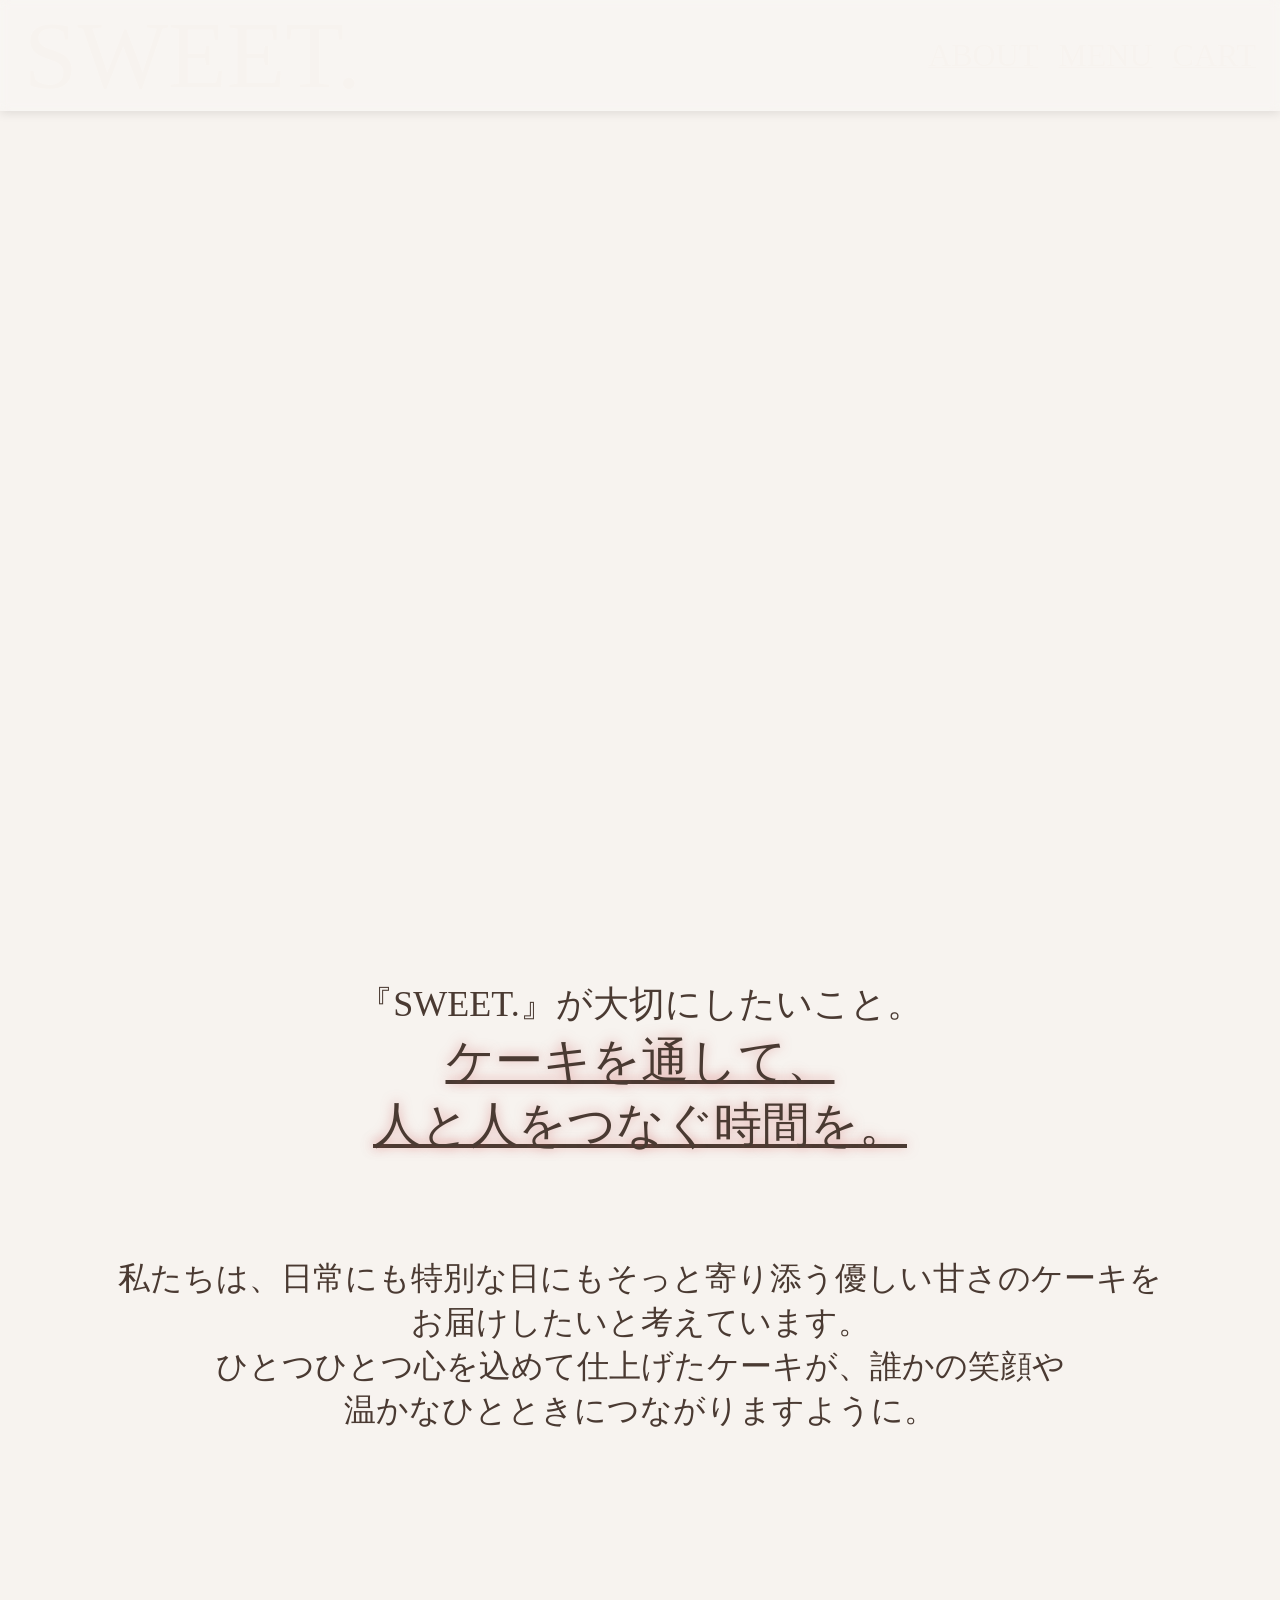
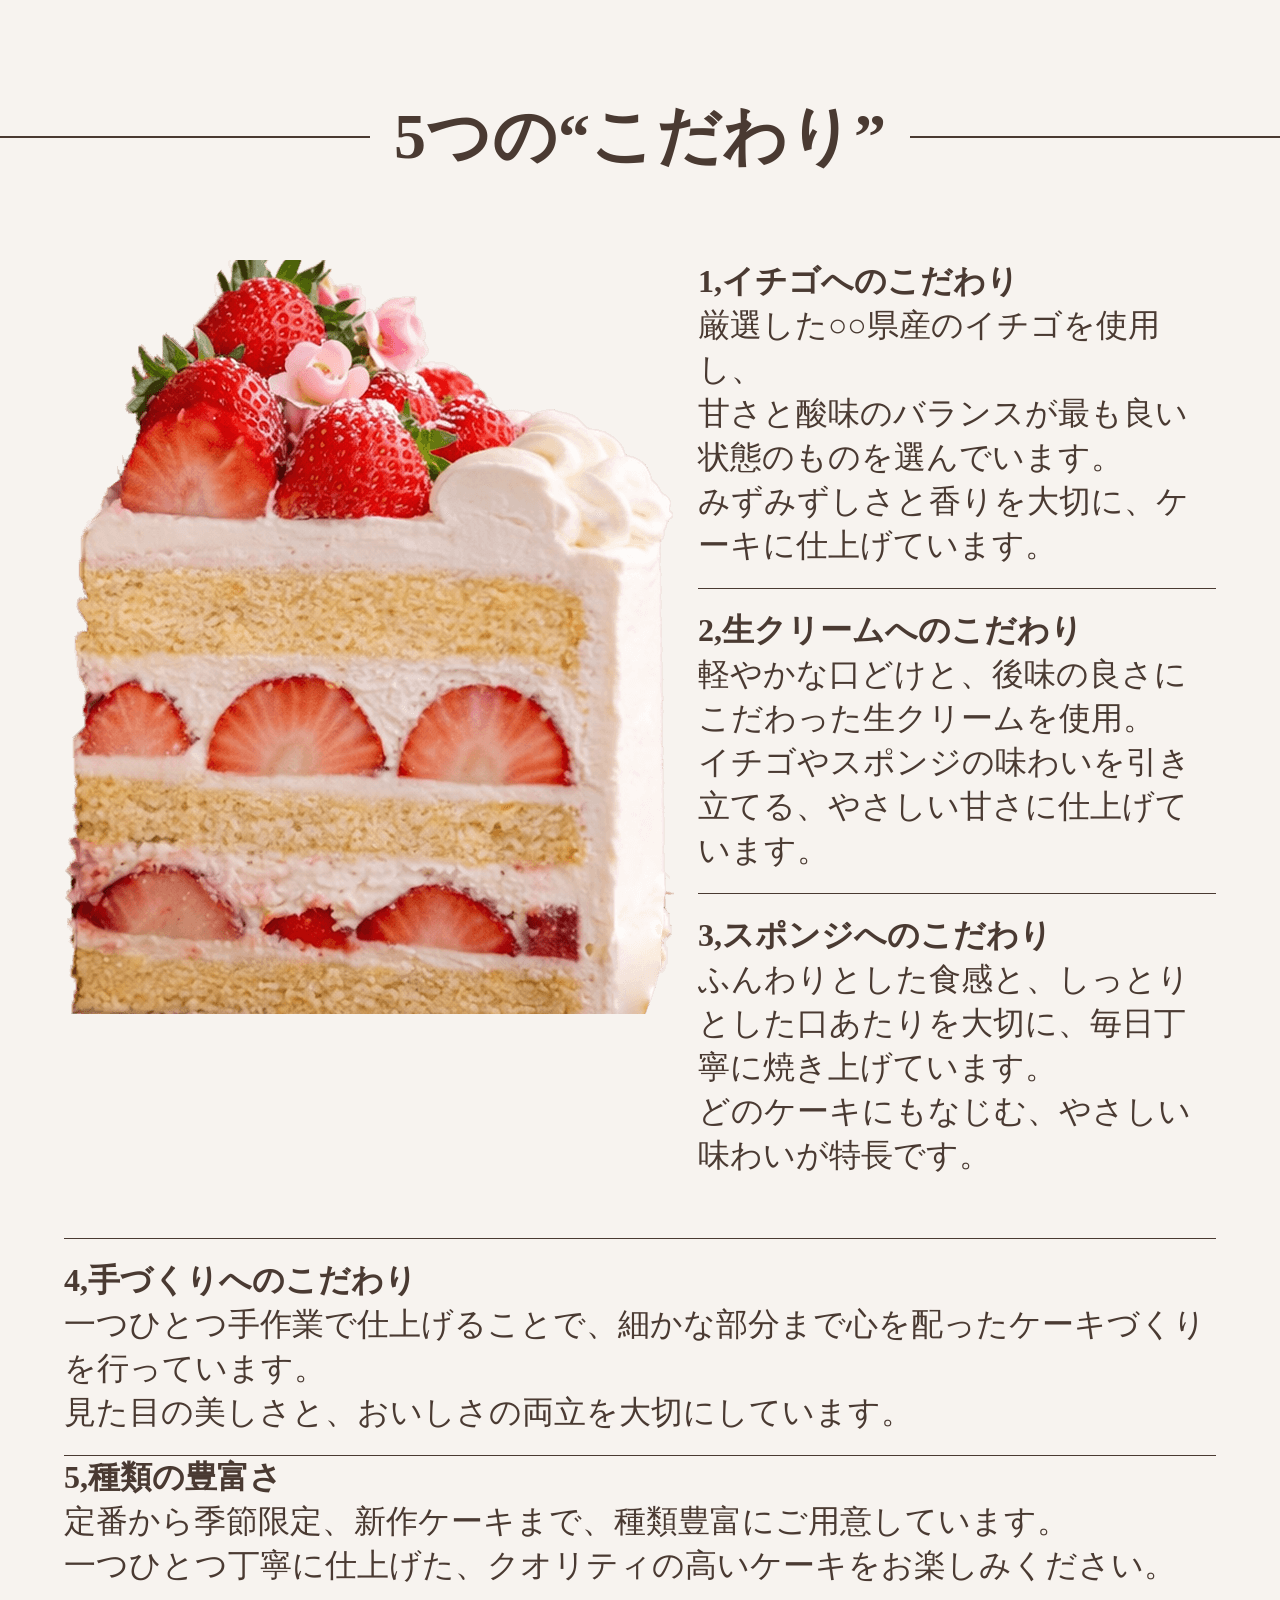
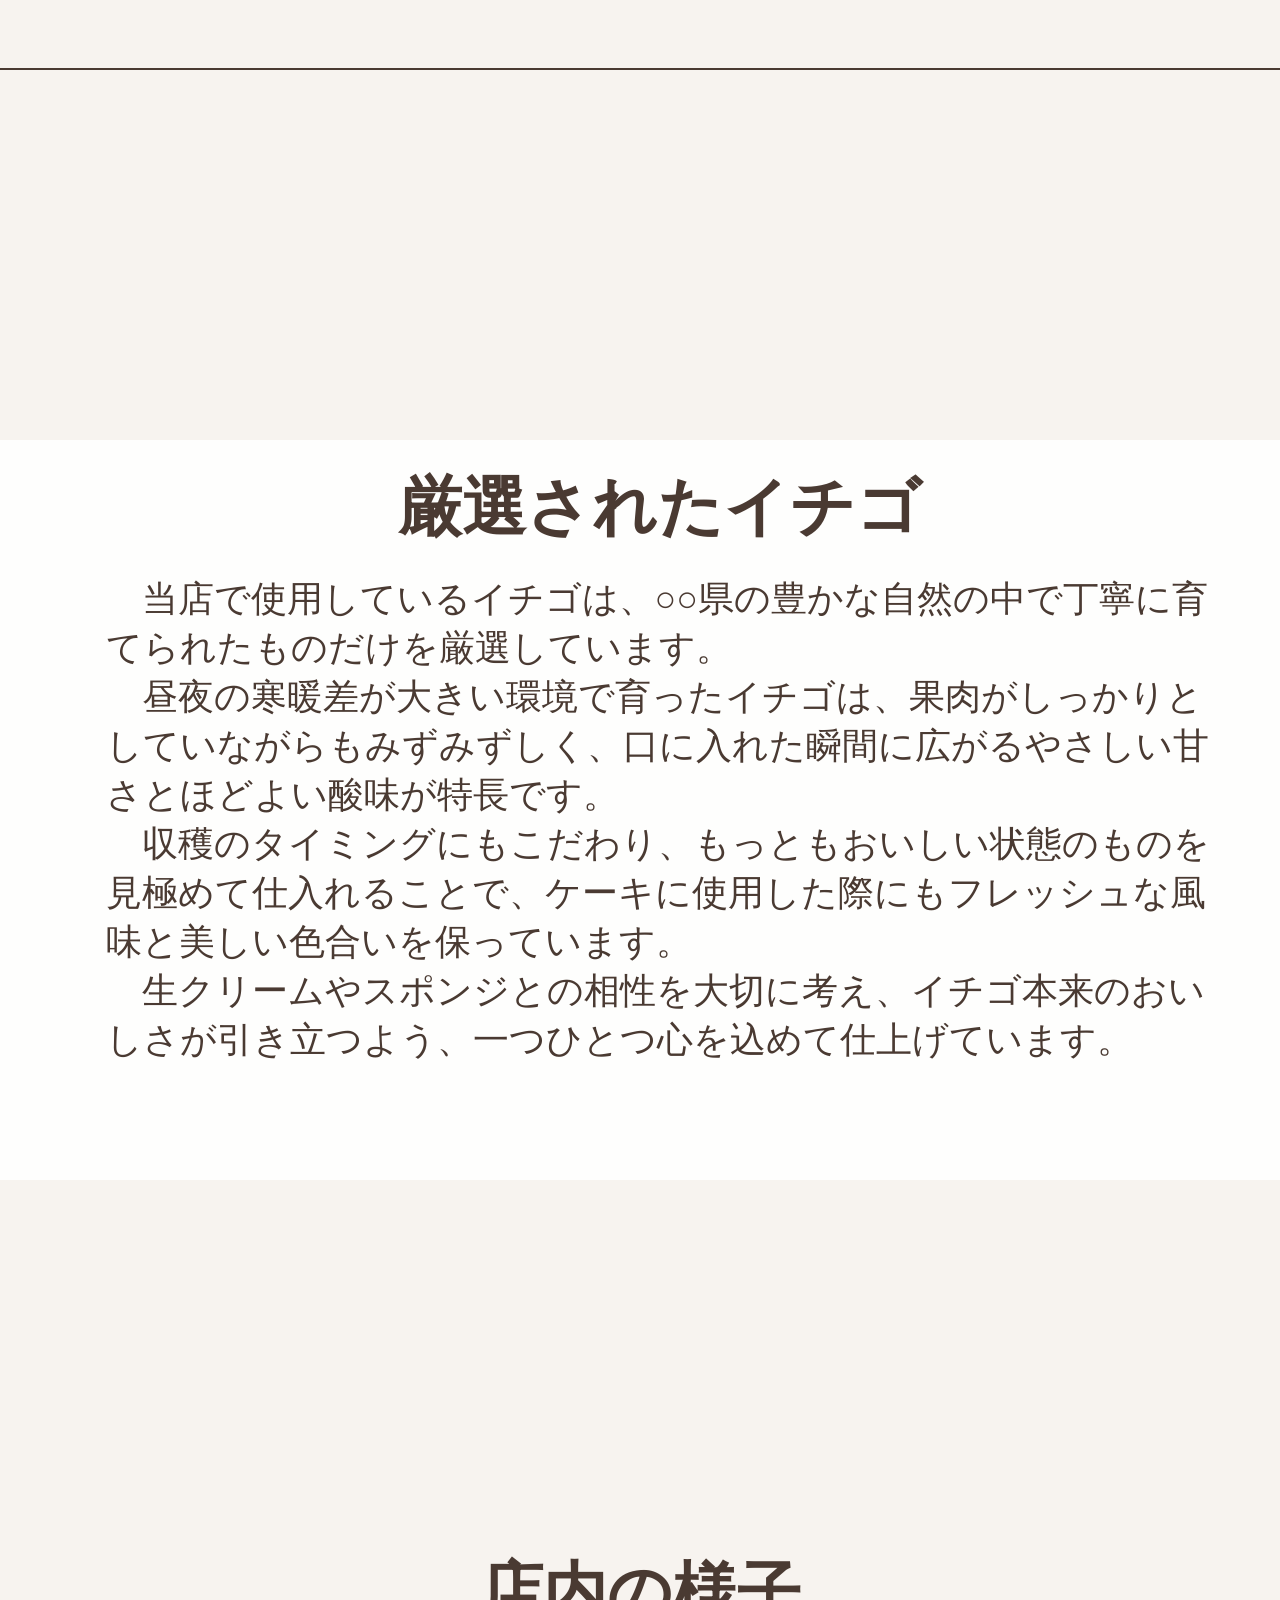
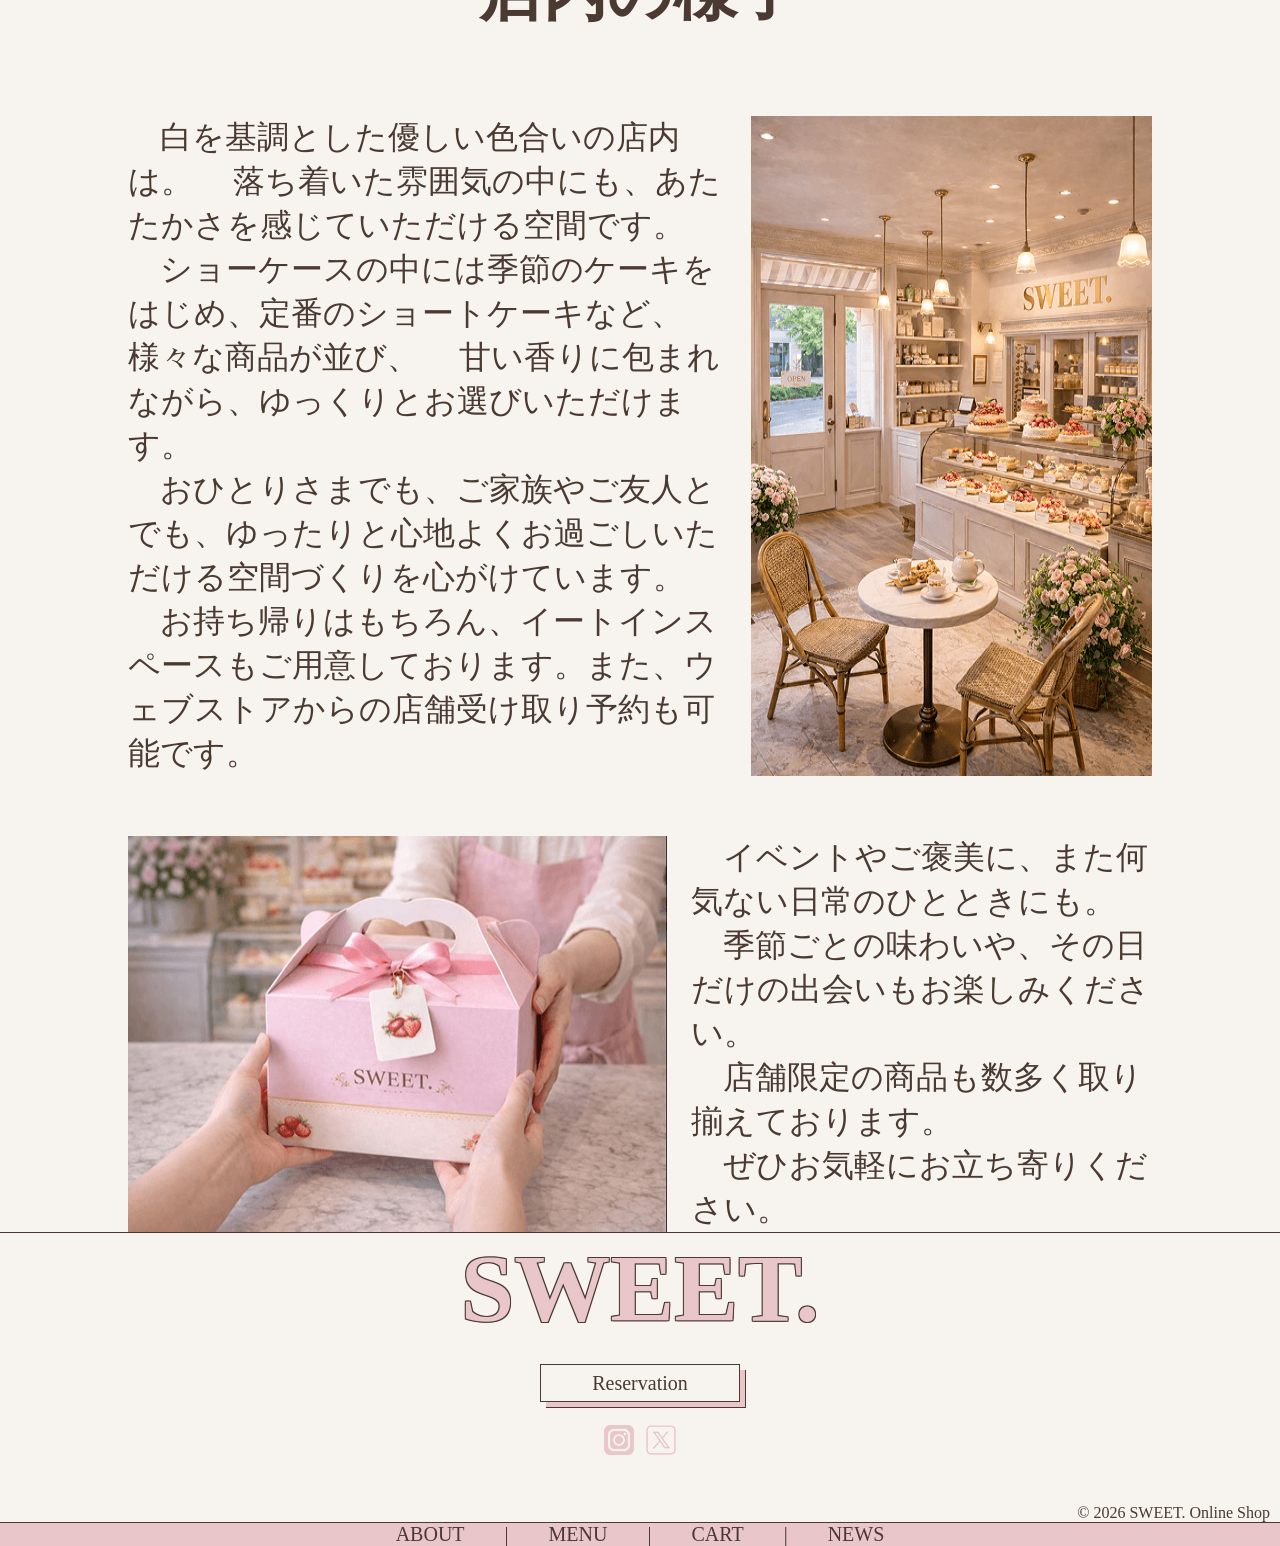
==== sweet/about.html @ 168e108d "カートページ更新" ====
<!DOCTYPE html>
<html lang="ja">

<head>
    <meta charset="UTF-8">
    <title>SWEET. | Online Shop | About</title>
    <link rel="stylesheet" href="css/style.css">
</head>

<body>

    <header class="header-03">

        <div class="header-box">
            <a class="header-title" href="index.html">SWEET.</a>

            <div class="header-list">
                <nav>
                    <ul>
                        <li><a href="#">ABOUT</a></li>
                        <li><a href="menu.html">MENU</a></li>
                        <li><a href="cart.html">CART</a></li>
                    </ul>
                </nav>
            </div>
        </div>

    </header>

    <main>
        <p class="about-p">『SWEET.』が大切にしたいこと。</p>

        <section class="joshou">
            <p class="concept">
                ケーキを通して、<br>
                人と人をつなぐ時間を。
            </p>

            <p>
                私たちは、日常にも特別な日にもそっと寄り添う優しい甘さのケーキを<br>
                お届けしたいと考えています。<br>
                ひとつひとつ心を込めて仕上げたケーキが、誰かの笑顔や<br>
                温かなひとときにつながりますように。
            </p>
        </section>

        <section class="kodawari">
            <div class="kodawari-title">
                <div class="line-02"></div>
                <h2><strong>5つの“こだわり”</strong></h2>
                <div class="line-02"></div>
            </div>

            <div class="kodawari-box">
                <img src="images/about/shortcake-inside.png" alt="ショートケーキの写真">
                <div class="kodawari-sent">
                    <p>
                        <strong>1,イチゴへのこだわり</strong><br>
                        厳選した○○県産のイチゴを使用し、<br>
                        甘さと酸味のバランスが最も良い状態のものを選んでいます。<br>
                        みずみずしさと香りを大切に、ケーキに仕上げています。
                    </p>
                    <div class="line"></div>
                    <p>
                        <strong>2,生クリームへのこだわり</strong><br>
                        軽やかな口どけと、後味の良さにこだわった生クリームを使用。<br>
                        イチゴやスポンジの味わいを引き立てる、やさしい甘さに仕上げています。
                    </p>
                    <div class="line"></div>
                    <p>
                        <strong>3,スポンジへのこだわり</strong><br>
                        ふんわりとした食感と、しっとりとした口あたりを大切に、毎日丁寧に焼き上げています。<br>
                        どのケーキにもなじむ、やさしい味わいが特長です。
                    </p>
                </div>
            </div>

            <div class="kodawari-sent kodawari-sent-02">
                <div class="line"></div>
                <p>
                    <strong>4,手づくりへのこだわり</strong><br>
                    一つひとつ手作業で仕上げることで、細かな部分まで心を配ったケーキづくりを行っています。<br>
                    見た目の美しさと、おいしさの両立を大切にしています。
                </p>
                <div class="line">
                    <p>
                        <strong>5,種類の豊富さ</strong><br>
                        定番から季節限定、新作ケーキまで、種類豊富にご用意しています。<br>
                        一つひとつ丁寧に仕上げた、クオリティの高いケーキをお楽しみください。
                    </p>
                </div>
            </div>

            <div class="line-02"></div>
        </section>

        <section class="ichigo">
            <div class="ichigo-box">
                <h2>厳選されたイチゴ</h2>
                <p>
                    　当店で使用しているイチゴは、○○県の豊かな自然の中で丁寧に育てられたものだけを厳選しています。<br>
                    　昼夜の寒暖差が大きい環境で育ったイチゴは、果肉がしっかりとしていながらもみずみずしく、口に入れた瞬間に広がるやさしい甘さとほどよい酸味が特長です。<br>
                    　収穫のタイミングにもこだわり、もっともおいしい状態のものを見極めて仕入れることで、ケーキに使用した際にもフレッシュな風味と美しい色合いを保っています。<br>
                    　生クリームやスポンジとの相性を大切に考え、イチゴ本来のおいしさが引き立つよう、一つひとつ心を込めて仕上げています。
                </p>
            </div>
        </section>

        <section class="yousu">
            <h2>店内の様子</h2>

            <div class="yousu-box">
                <div class="yousu-sent">
                    <p>
                        　白を基調とした優しい色合いの店内は。
                        　落ち着いた雰囲気の中にも、あたたかさを感じていただける空間です。<br>
                        　ショーケースの中には季節のケーキをはじめ、定番のショートケーキなど、様々な商品が並び、
                        　甘い香りに包まれながら、ゆっくりとお選びいただけます。<br>
                        　おひとりさまでも、ご家族やご友人とでも、ゆったりと心地よくお過ごしいただける空間づくりを心がけています。<br>
                        　お持ち帰りはもちろん、イートインスペースもご用意しております。また、ウェブストアからの店舗受け取り予約も可能です。
                    </p>
                    <img src="images/about/shop-in.png" alt="店内の写真">
                </div>

                <div class="yousu-sent">
                    <img src="images/about/shop-present.png" alt="商品受け渡しの写真">
                    <p>
                        　イベントやご褒美に、また何気ない日常のひとときにも。<br>
                        　季節ごとの味わいや、その日だけの出会いもお楽しみください。<br>
                        　店舗限定の商品も数多く取り揃えております。<br>
                        　ぜひお気軽にお立ち寄りください。
                    </p>
                </div>
            </div>
        </section>
    </main>

    <footer>

        <section class="white">
            <div class="line"></div>

            <h2>SWEET.</h2>

            <div class="Reservation-buuton">
                <a href="menu.html">Reservation</a>
                <div class="Reservation-box-shadow"></div>
            </div>

            <div class="sns">
                <a href="#"><img src="images/home/instagram.png" alt="instagram"></a>
                <a href="#"><img src="images/home/x.png" alt="x"></a>
            </div>

            <small>© 2026 SWEET. Online Shop</small>

            <div class="line"></div>
        </section>

        <section class="pink">
            <a href="#">ABOUT</a>
            <p>|</p>
            <a href="menu.html">MENU</a>
            <p>|</p>
            <a href="cart.html">CART</a>
            <p>|</p>
            <a href="news.html">NEWS</a>
        </section>

    </footer>

</body>

</html>
---- sweet/css/style.css ----
* {
    box-sizing: border-box;
}

:root {
    --font-title: "Bodoni MT", Didot, Georgia, "Times New Roman", serif;
    --font-price: "Bahnschrift Condensed", "Arial Narrow", Arial, sans-serif;
    --font-body: "Yu Mincho", "Hiragino Mincho ProN", "MS PMincho", serif;

    --br: #4A3A32;
    --gold: #C9A46A;
    --pink: #E9C6C9;
    --cleam: #F7F3EF;
    --bl: #9ab4c4;

    user-select: none;
    -webkit-user-select: none;
}

img {
    user-select: none;
    -webkit-user-select: none;
    -webkit-user-drag: none;
}

h1 {
    font-family: var(--font-title);
}

.price {
    font-family: var(--font-price);
}

p {
    font-family: var(--font-body);
}

h1,
h2,
ul,
li,
p,
a,
small {
    margin: 0;
    padding: 0;
}

a {
    text-decoration: none;
    color: var(--br);
}

body {
    background-color: var(--cleam);
    margin: 0;
    font-size: 36px;
    color: var(--br);

    margin: 0 auto;
    padding: 0;
}

img {
    width: 100%;
    height: auto;
}

main,
header,
footer {
    background-color: var(--cleam);

    margin: 0 auto;
}

.line {
    width: 100%;
    border-top: 1px solid var(--br);
}

.line-02 {
    width: 100%;
    border-top: 2px solid var(--br);
}

/*ヘッダー*/
.header,
.header-03 {
    background: url("images/header.png") center / cover no-repeat;
    height: 960px;
}

.header-box,
.header-box-02 {
    justify-content: space-between;
    width: 100%;
    max-width: 1440px;
    margin: 0;
    padding: 0 24px;
    display: flex;
    align-items: center;
    box-sizing: border-box;
}

.header-box {
    color: var(--cleam);
    background: rgba(255, 255, 255, .2);
    box-shadow: 0 2px 10px rgba(0, 0, 0, .1);
    backdrop-filter: blur(5px);

    position: fixed;
    top: 0;
    z-index: 1000;
}

.header-title,
.header-title {
    font-family: 'title';
    font-size: 96px;
    color: var(--cleam);
    text-decoration: none;
}

.header-list nav ul,
.header-list-02 nav ul {
    display: flex;
    list-style: none;
    gap: 20px;
}

.header-list a,
.header-list-02 a {
    display: flex;
    font-size: 32px;
    font-family: 'title';
    color: var(--cleam);
    text-decoration: none;
    text-decoration: underline;
    text-decoration-thickness: 1px;
}

/*ヘッダー０２*/
.header-02 {
    background-color: var(--cleam);
    border-bottom: 1px solid var(--br);
    padding: 40px 20px 10px;
}

.header-box-02 a {
    color: var(--br);
    font-size: 72px;
}

.header-list-02 nav ul {
    gap: 24px;
}

.header-list-02 a {
    font-family: 'p',
        "Noto Serif JP",
        "Hiragino Mincho ProN",
        "Hiragino Mincho Pro",
        "Yu Mincho",
        "YuMincho",
        "MS PMincho",
        serif;
    font-size: 28px;
    text-decoration: none;
    padding-top: 20px;
    justify-content: flex-end;
}

/* ヘッダーー０３*/
.header-03 {
    background: url("images/header-02.png") center / cover no-repeat;
    height: 960px;
}

/*ホーム*/
.news {
    margin: 0 auto;
    margin-top: -200px;
    background-color: var(--cleam);
}

.news-topicks {
    display: flex;
    gap: 10px;
    margin: 0 18px;
    justify-content: center;
}

.online-shop {
    display: flex;
    flex-direction: column;
    text-align: center;
    margin: 0 auto;
    margin-top: 260px;
    gap: 60px;
}

.online-shop strong {
    font-size: 36px;
    border-bottom: 2px solid var(--br);
    width: fit-content;
    display: inline-block;
    margin: 0 auto;
}

.online-shop img {
    width: 32%;
    margin: 32px auto;
}

.pick-up {
    display: flex;
    flex-direction: column;
    text-align: center;
    margin: 0;
    margin-top: 260px;
    width: 100%;
}

.pick-up-title {
    display: flex;
    justify-content: center;
    align-items: center;
    width: 100%;
    font-size: 128px;
    font-family: 'title';
    background: url(images/home/background-stripe-02.png);

}

.pick-up-box {
    display: flex;
    justify-content: center;
    background: url(images/home/background-stripe.png);
    gap: 38px;
    margin: 0;
    width: 100%;
}

.pick-up-box article {
    width: 380px;
    height: 700px;
    background-color: var(--cleam);
    margin: 60px 0;
}

.pick-up-box a:hover {
    transform: scale(1.03);
}

.pick-up-box article a {
    text-decoration: none;
    display: flex;
    flex-direction: column;
    color: var(--br);
}

.title {
    font-family: title;
    font-size: 48px;
}

.price {
    font-family: 'price';
    color: var(--gold);
    font-size: 50px;
    margin-left: auto;
    margin-right: 10px;
}

.price span {
    font-size: 48px;
}

.menu-go {
    display: block;
    width: 300px;
    height: 76px;
    margin: 0 auto;
    margin-top: 42px;
    background-color: var(--cleam);
    text-decoration: none;
    border: 2px solid var(--gold);
    border-radius: 28px;
    color: var(--gold);
    font-size: 48px;
}

.cake-shop-box {
    display: flex;
    background-color: var(--cleam);
    border: 2px solid var(--gold);
    border-left: none;
    width: 90%;
    min-height: 620px;
    overflow: visible;
    position: relative;
    margin-top: 520px;
}

.cake-shop {
    width: 58%;
    background-color: transparent;
    padding: 20px 40px 40px 40px;
    margin-left: 40px;
}

.cake-shop h2 {
    color: var(--gold);
    font-family: 'title';
    font-size: 96px;
    margin-bottom: 20px;
}

.cake-shop-sent {
    display: flex;
    flex-direction: column;
    margin-left: 20px;
}

.cake-shop p {
    padding: 6px 6px;
}

.cake-shop a {
    text-decoration: none;
    color: var(--gold);
    margin-left: 520px;
}

.cake-shop-img {
    position: absolute;
    right: -100px;
    bottom: 80px;
    width: 42%;
    max-width: 580px;
}

/*メニュー*/
.menu-title {
    display: flex;
    justify-content: center;
    align-items: center;
}

.menu-title h1 {
    font-family: 'title';
    font-size: 128px;
    margin: 0 40px;
}

.menu-page {
    margin: 0 auto;
}

.item-list {
    display: flex;
    flex-direction: column;
    width: 90%;
    margin: 100px auto;
    gap: 100px;
}

.item-list article {
    display: flex;
    gap: 60px;
}

.item-list article img {
    width: 445px;
    height: 415px;
}

.item-list-sent {
    width: 100%;
    display: flex;
    flex-direction: column;
    align-items: flex-start;
    margin: 10px 0;
}

.item-list-sent h2 {
    font-family: 'title';
    font-size: 110px;
}

.item-list-sent p {
    font-family: 'price';
    color: var(--gold);
    font-size: 120px;
    margin-left: auto;
}

.item-list-sent span {
    font-size: 72px;
}

.more-link {
    width: 80%;
    font-family: 'title';
    font-size: 62px;
    display: flex;
    align-items: center;
    justify-content: center;
    padding-bottom: 20px;
    margin: 0 auto;

    color: var(--cleam);
    background-color: var(--pink);
    border: 1px solid var(--br);
    border-radius: 78px;
}

.page-select {
    display: flex;
    justify-content: center;
    gap: 40px;
    font-size: 40px;
    margin-top: 20px;
}

.page-select a {
    color: var(--pink);
    text-decoration: underline;
    text-decoration-thickness: 3px;
}

/*商品ページ*/
.product-page-a {
    display: flex;
    width: 100%;
    max-width: 1440px;
    margin: 0 auto;
    padding-top: 260px;
    padding-bottom: 10px;
    padding-left: 24px;
    background-color: var(--cleam);
}

.product-page {
    display: flex;
    padding-top: 0;
    gap: 20px;
}

.left {
    width: 40%;
    margin-left: 24px;
}

.left p {
    font-size: 24px;
}

.right {
    display: flex;
    flex-direction: column;
    width: 60%;
    margin-right: 24px;
}

.right h2 {
    font-family: 'p',
        "Noto Serif JP",
        "Hiragino Mincho ProN",
        "Hiragino Mincho Pro",
        "Yu Mincho",
        "YuMincho",
        "MS PMincho",
        serif;
    font-size: 60px;
}

.product-price {
    margin-top: 20px;
    font-size: 64px;
}

.product-price span {
    font-size: 36px;
}

.product-form {
    display: flex;
    flex-direction: column;
    margin: 100px 0;
    gap: 24px;
    font-size: 24px;
}

.product-button {
    display: flex;
    gap: 24px;
}

.qty {
    display: flex;
    gap: 2px;
}

.qty span {
    width: 32px;
    text-align: right;
    border: 1px solid;
    background-color: #ffffff;
}

.date-box {
    margin-top: 4px;
    display: flex;
    font-size: 18px;
    color: red;
}

.time-box {
    margin-top: 2px;
    display: flex;
    font-size: 18px;
    color: red;
}

.product-form textarea {
    width: 60%;
    resize: none;
}

.add-btn {
    font-family: 'p',
        "Noto Serif JP",
        "Hiragino Mincho ProN",
        "Hiragino Mincho Pro",
        "Yu Mincho",
        "YuMincho",
        "MS PMincho",
        serif;
    font-size: 32px;
    background-color: var(--cleam);
    border: 1px solid var(--br);
    border-radius: 55px;
    width: 360px;
    height: 76px;
    text-align: center;
    margin-top: 100px;
}

/*カート　空*/
.emp-title,
.thx-title {
    font-family: 'title';
    text-align: center;
    font-size: 96px;
}

.emp-title span {
    color: var(--pink);
    text-shadow:
        -1px -1px 0 var(--br),
        1px -1px 0 var(--br),
        -1px 1px 0 var(--br),
        1px 1px 0 var(--br);
}

.emp-img {
    display: flex;
    justify-content: center;
    width: 480px;
    margin: 200px auto;
}

.emp-button {
    display: flex;
    justify-content: center;
    align-items: center;
    width: 600px;
    height: 132px;
    margin: 0 auto;

    font-family: 'title';
    font-size: 48px;
    color: var(--cleam);
    background-color: var(--pink);
    border: 1px solid var(--br);
    border-radius: 78px;
}

/*カート*/
.cart-title {
    font-family: 'title';
    font-size: 128px;
    text-align: center;
}

.cart-table {
    font-family: 'p',
        "Noto Serif JP",
        "Hiragino Mincho ProN",
        "Hiragino Mincho Pro",
        "Yu Mincho",
        "YuMincho",
        "MS PMincho",
        serif;
    width: 90%;
    margin: 120px auto 0;
}

.cart-table h2 {
    font-size: 40px;
}

.orderlist {
    display: grid;

    grid-template-columns:
        2fr 1fr 1fr 1fr 80px;

    gap: 20px;
    align-items: center;
}

.cart-area {
    display: flex;
    flex-direction: column;
    gap: 6px;
    margin: 10px auto 32px;
}

.cart-area-product {
    display: grid;

    grid-template-columns:
        2fr 1fr 1fr 1fr 80px;

    align-items: center;
    gap: 20px;

    border: 1px solid var(--br);
    padding: 20px 16px;
}

.cart-total {
    margin-top: 24px;
}

.total-box {
    display: flex;
    justify-content: space-between;
    width: 100%;
    align-items: center;
}

.total-box strong {
    white-space: nowrap;
    margin-right: 200px;
    font-size: 40px;
}

.cart-line {
    margin-top: 120px;
}

.cart-pay {
    display: flex;
    margin: 18px 0;
}

.cart-pay h2 {
    width: 80%;
}

.cart-pay form {
    display: flex;
    flex-direction: column;
    width: 20%;
    font-size: 24px;
}

.cart-table button {
    font-size: 24px;
    margin-left: 24px;

    background-color: transparent;
}

.cart-order {
    display: flex;
    justify-content: center;
    align-items: center;
    font-family: 'title';
    font-size: 64px;
    color: var(--pink);
    background-color: var(--cleam);
    border: 1px solid var(--br);
    border-radius: 77px;
    text-shadow:
        -1px -1px 0 var(--br),
        1px -1px 0 var(--br),
        -1px 1px 0 var(--br),
        1px 1px 0 var(--br);
    margin: 60px auto 0;

    width: 600px;
    height: 132px;
}

/*ＴＨＡＮＫ　ＹＯＵページ*/
.thx img {
    display: flex;
    margin: 0 auto;
    padding: 0 430px;
}

.thx-title {
    font-family: 'title';
    margin-top: 100px;
    font-size: 64px;
}

.thx p {
    font-size: 24px;
    text-align: center;
    margin: 30px auto;
}

.thx-button {
    display: flex;
    font-family: 'title';
    gap: 40px;
    justify-content: center;
    margin-top: 80px;
}

.thx-button a {
    display: flex;
    justify-content: center;
    align-items: center;
    width: 260px;
    height: 60px;
    background-color: var(--cleam);
    color: var(--br);
    border: 1px solid var(--br);
    border-radius: 72px;
    font-size: 28px;
}

/*アバウト*/
.about-p {
    width: 100%;
    max-width: 1440px;
    background-color: var(--cleam);
    text-align: center;
    padding-top: 20px;
    margin: 0 auto;
}

.joshou {
    text-align: center;
    display: flex;
    flex-direction: column;
    gap: 100px;
    font-size: 32px;

}

.concept {
    font-size: 48px;
    text-decoration: underline;
    text-shadow: 0 -1px 12px rgba(206, 94, 94, 0.5);
}

.picture {
    width: 100%;
    display: flex;
    gap: 0px;
    overflow: hidden;
}

.trans {
    display: flex;
    transform: transform 0.6s ease;
}

.trans img {
    width: 30%;
    flex-shrink: 0;
}

.kodawari {
    display: flex;
    flex-direction: column;
    margin-top: 260px;
}

.kodawari-title {
    display: flex;
    justify-content: center;
    align-items: center;
    gap: 24px;
    margin-bottom: 80px;
}

.kodawari-title h2 {
    font-size: 64px;
    white-space: nowrap;
}

.kodawari-box {
    width: 90%;
    margin: 0 auto;
    display: flex;
    gap: 24px;
}

.kodawari-box img {
    height: 100%;
}

.kodawari-sent {
    font-family: 'p',
        "Noto Serif JP",
        "Hiragino Mincho ProN",
        "Hiragino Mincho Pro",
        "Yu Mincho",
        "YuMincho",
        "MS PMincho",
        serif;
    font-size: 32px;
    display: flex;
    flex-direction: column;
    gap: 20px;
}

.kodawari-sent-02 {
    width: 90%;
    margin: 60px auto 80px;
}

.ichigo {
    margin-top: 260px;
    display: flex;
    flex-direction: column;
    background: url(images/about/hatake.png);
    height: 959px;
}

.ichigo-box {
    background-color: rgba(255, 255, 255, 0.9);
    width: 1320px;
    height: 740px;
    margin: auto;
}

.ichigo-box h2 {
    font-family: 'p',
        "Noto Serif JP",
        "Hiragino Mincho ProN",
        "Hiragino Mincho Pro",
        "Yu Mincho",
        "YuMincho",
        "MS PMincho",
        serif;
    font-size: 64px;
    text-align: center;
    margin: 24px auto;
}

.ichigo-box p {
    width: 84%;
    margin: 0 auto 40px;
}

.yousu {
    margin-top: 260px;
    display: flex;
    flex-direction: column;
}

.yousu h2 {
    font-family: 'p',
        "Noto Serif JP",
        "Hiragino Mincho ProN",
        "Hiragino Mincho Pro",
        "Yu Mincho",
        "YuMincho",
        "MS PMincho",
        serif;
    text-align: center;
    font-size: 64px;
}

.yousu-box {
    width: 80%;
    margin: 80px auto 0;
    display: flex;
    flex-direction: column;
    gap: 60px;
}

.yousu-sent {
    display: flex;
    width: 100%;
    font-size: 32px;
    gap: 24px;
}

/*ニュース*/
.news-page-title {
    font-family: 'p';
    font-size: 32px;
    margin-left: 24px;
}

.news-page-topicks {
    display: flex;
    gap: 12px;
    margin: 32px auto 0;
    padding: 0 24px;
}

.news-article {
    display: flex;
    flex-direction: column;
    border: 1px solid var(--br);
}

.news-article:hover {
    transform: scale(1.03);
}

.news-article p {
    font-size: 18px;
    padding: 0 4px;
}

.news-article p span {
    display: block;
    text-align: right;
    margin-right: 4px;
}

/*記事*/
.main-news {
    max-width: 1440px;
    width: 100%;
    background-color: var(--cleam);
    margin: 0 auto;
    padding: 40px 0 260px;
}

.news-title {
    display: block;
    margin: 200px auto 20px;
    width: 90%;
    font-size: 32px;
}

.line-news-02 {
    display: flex;
    width: 90%;
    margin: 0 auto;
    border-top: 2px solid var(--br);
}

.news-sent {
    width: 80%;
    margin: 10px auto 0;
}

.news-sent span {
    display: block;
    text-align: right;
    margin: 4px auto;
    font-size: 24px;
}

.news-sent p {
    display: block;
    margin: 60px auto 0;
    font-size: 30px;
}

.kuuhaku {
    display: flex;
    margin: 10px auto;
}

.news-sent p span {
    display: flex;
    flex-direction: column;
    width: 100%;
    text-align: left;
    margin: 60px auto;
    font-size: 24px;
}

.line-news {
    display: flex;
    border-top: 1px solid var(--br);
    width: 100%;
    margin: 120px auto 24px;

}

.topicks-article-button {
    display: flex;
    justify-content: center;
    align-items: center;
    gap: 90px;
    margin-top: 24px;
}

.topicks-article-button a {
    display: flex;
    justify-content: center;
    align-items: center;
    font-size: 48px;
    color: var(--pink);
    width: 80px;
    height: 80px;
    background-color: var(--cleam);
    border: 2px solid var(--pink);
    border-radius: 100px;
    text-align: center;
}

/*フッター*/
footer {
    width: 100%;
    background-color: var(--cleam);
}

.white {
    width: 100%;
    text-align: center;
    display: flex;
    flex-direction: column;
    align-items: center;
}

.white h2 {
    font-family: 'title';
    font-size: 96px;
    color: var(--pink);
    text-shadow:
        -1px -1px 0 var(--br),
        1px -1px 0 var(--br),
        -1px 1px 0 var(--br),
        1px 1px 0 var(--br);
}

.Reservation-buuton {
    width: 200px;
    height: 38px;
    margin: 20px auto;

    position: relative;
}

.Reservation-buuton a {
    background: var(--cleam);
    border: 1px solid var(--br);
    font-size: 20px;
    color: var(--br);
    text-decoration: none;
    display: flex;
    align-items: center;
    justify-content: center;

    width: 200px;
    height: 38px;

    position: relative;
    z-index: 2;
}

.Reservation-box-shadow {
    position: absolute;
    z-index: 1;
    left: 6px;
    top: 6px;

    width: 200px;
    height: 38px;

    background-color: var(--pink);
    border-right: 1px solid var(--br);
    border-bottom: 1px solid var(--br);
}

.sns {
    display: flex;
    align-self: center;
    gap: 12px;
    margin-bottom: 40px;
}

.white small {
    margin: 0 10px 0 auto;
    font-size: 16px;
}

.pink {
    width: 100%;
    background-color: var(--pink);
    display: flex;
    justify-content: center;
    align-items: center;
    gap: 40px;
}

.pink a {
    text-decoration: none;
    color: var(--br);
    font-size: 20px;
}

.pink p {
    font-size: 20px;
}

/*ホバーブルー*/
.header-title:hover,
.header-list a:hover,
.header-list-02 a:hover,
.cake-shop a:hover,
.Reservation-buuton a:hover,
.pink a:hover,
.page-select a:hover,
.product-page-a a:hover,
.cart-table button:hover,
.news-article p:hover {
    color: var(--bl);
}

.header-list a:hover {
    text-decoration: none;
}

.menu-go:hover {
    color: var(--cleam);
    background-color: var(--gold);
    border-color: var(--gold);
}

.item-list-sent a:hover,
.emp-button:hover {
    background-color: var(--bl);
}

.add-btn:hover {
    background-color: var(--pink);
}

.cart-order:hover {
    background-color: var(--pink);
}

.page-select a:hover {
    text-decoration: none;
}

.add-btn:hover,
.cart-order:hover {
    color: var(--cleam);
}

.topicks-article-button a:hover,
.thx-button a:hover {
    color: var(--cleam);
    background-color: var(--pink);
}

.hide {
    display: none;
}
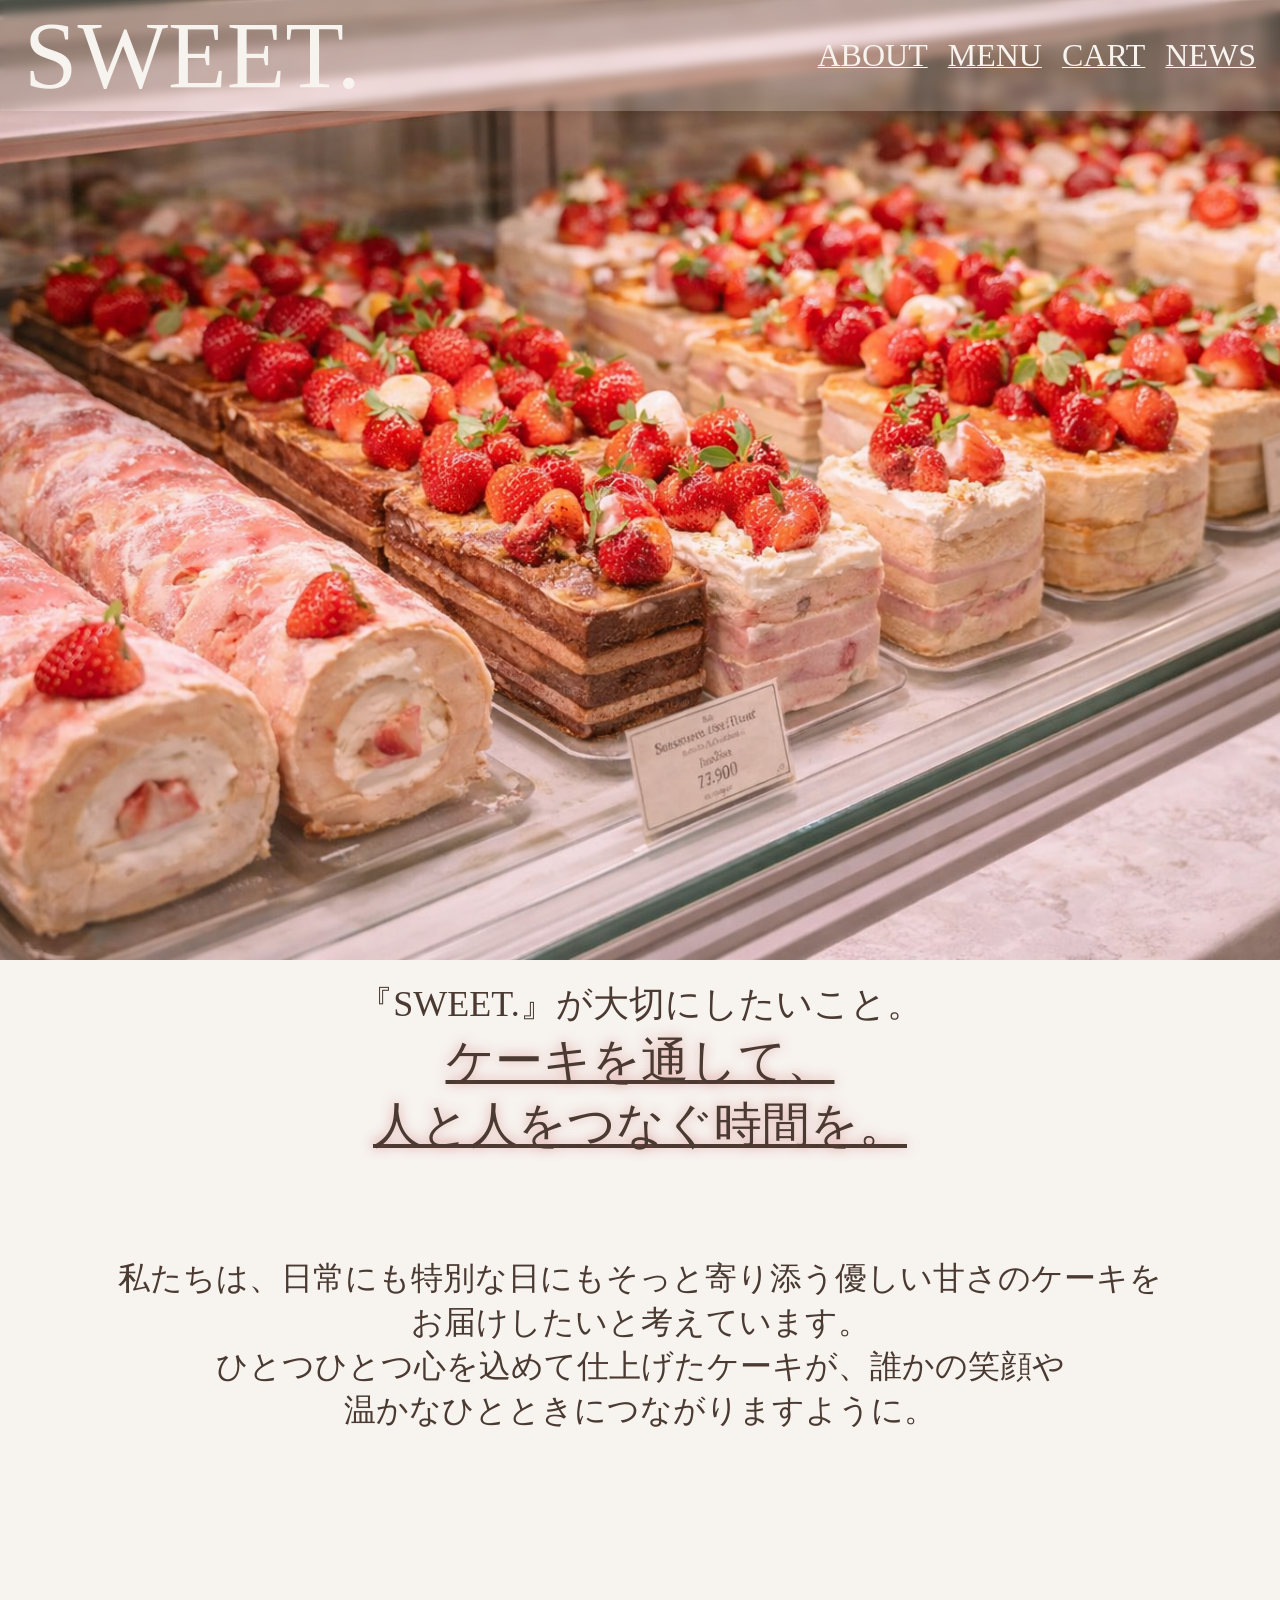
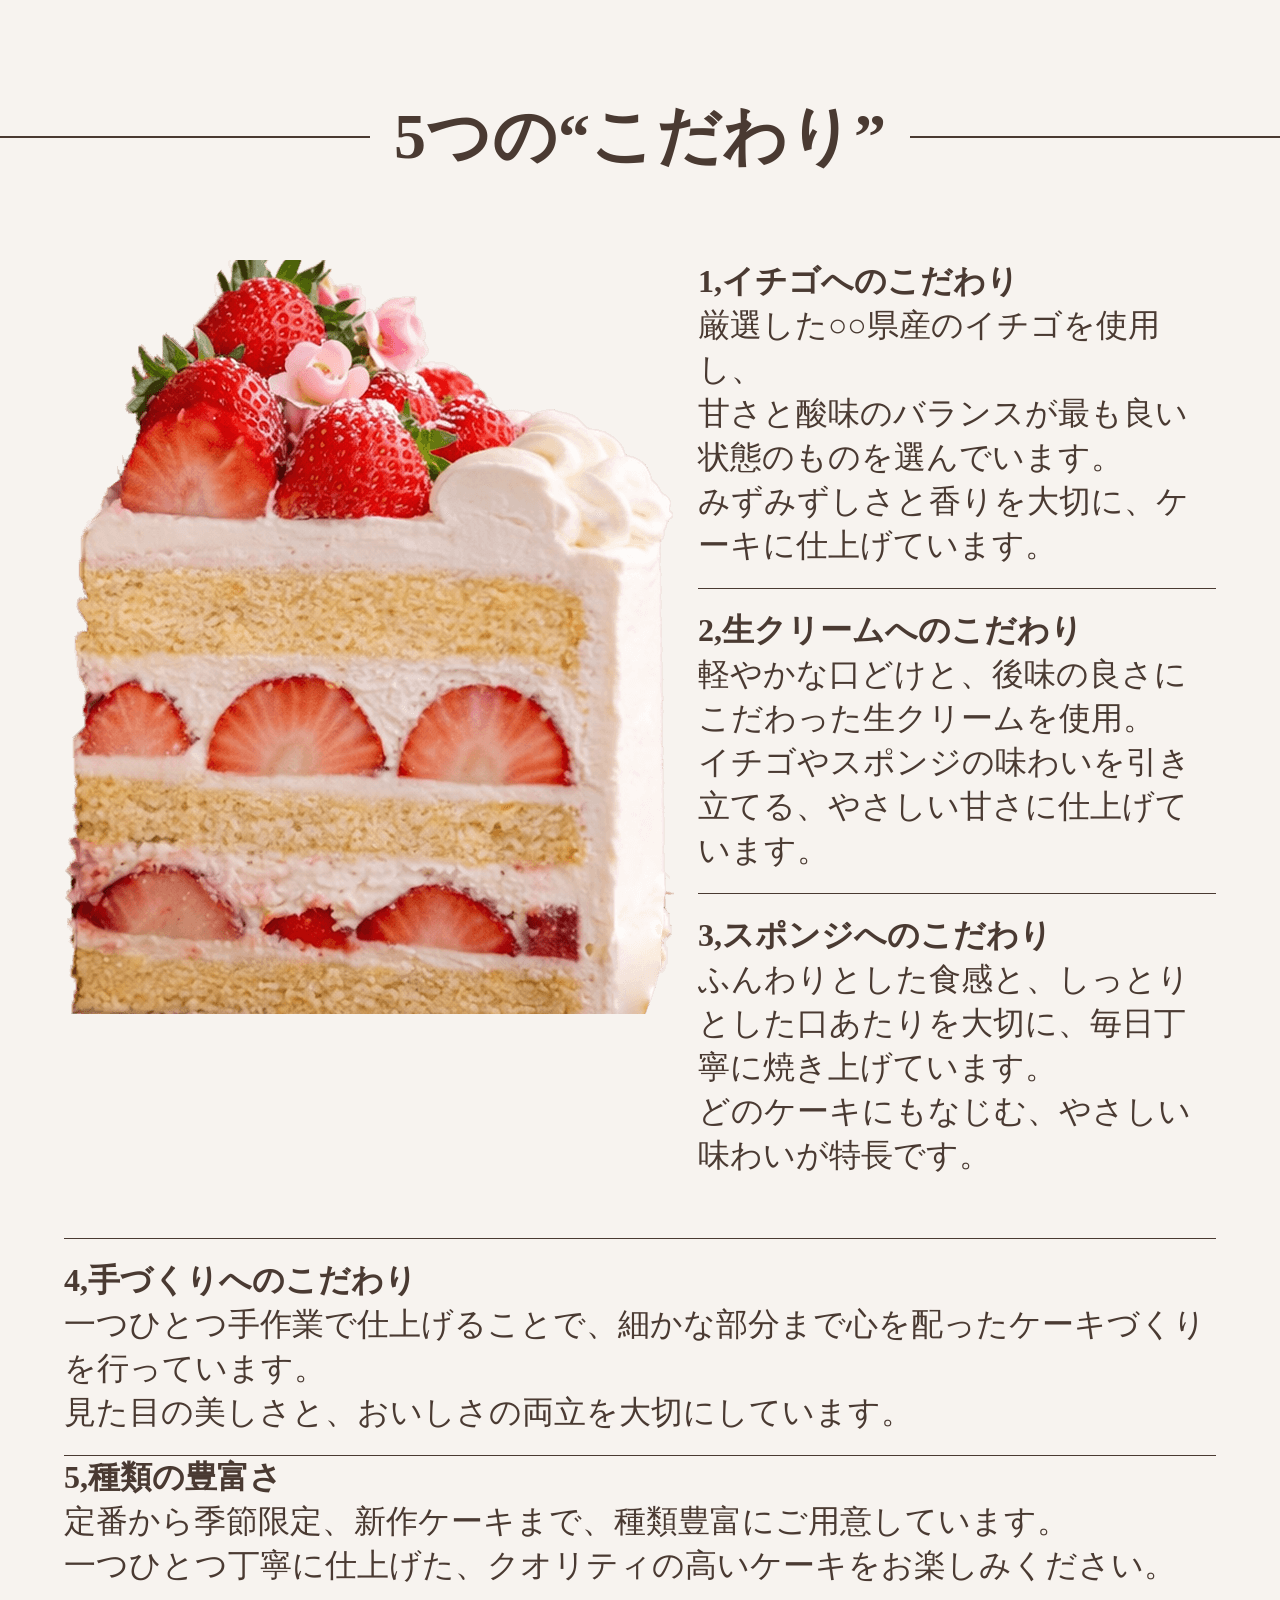
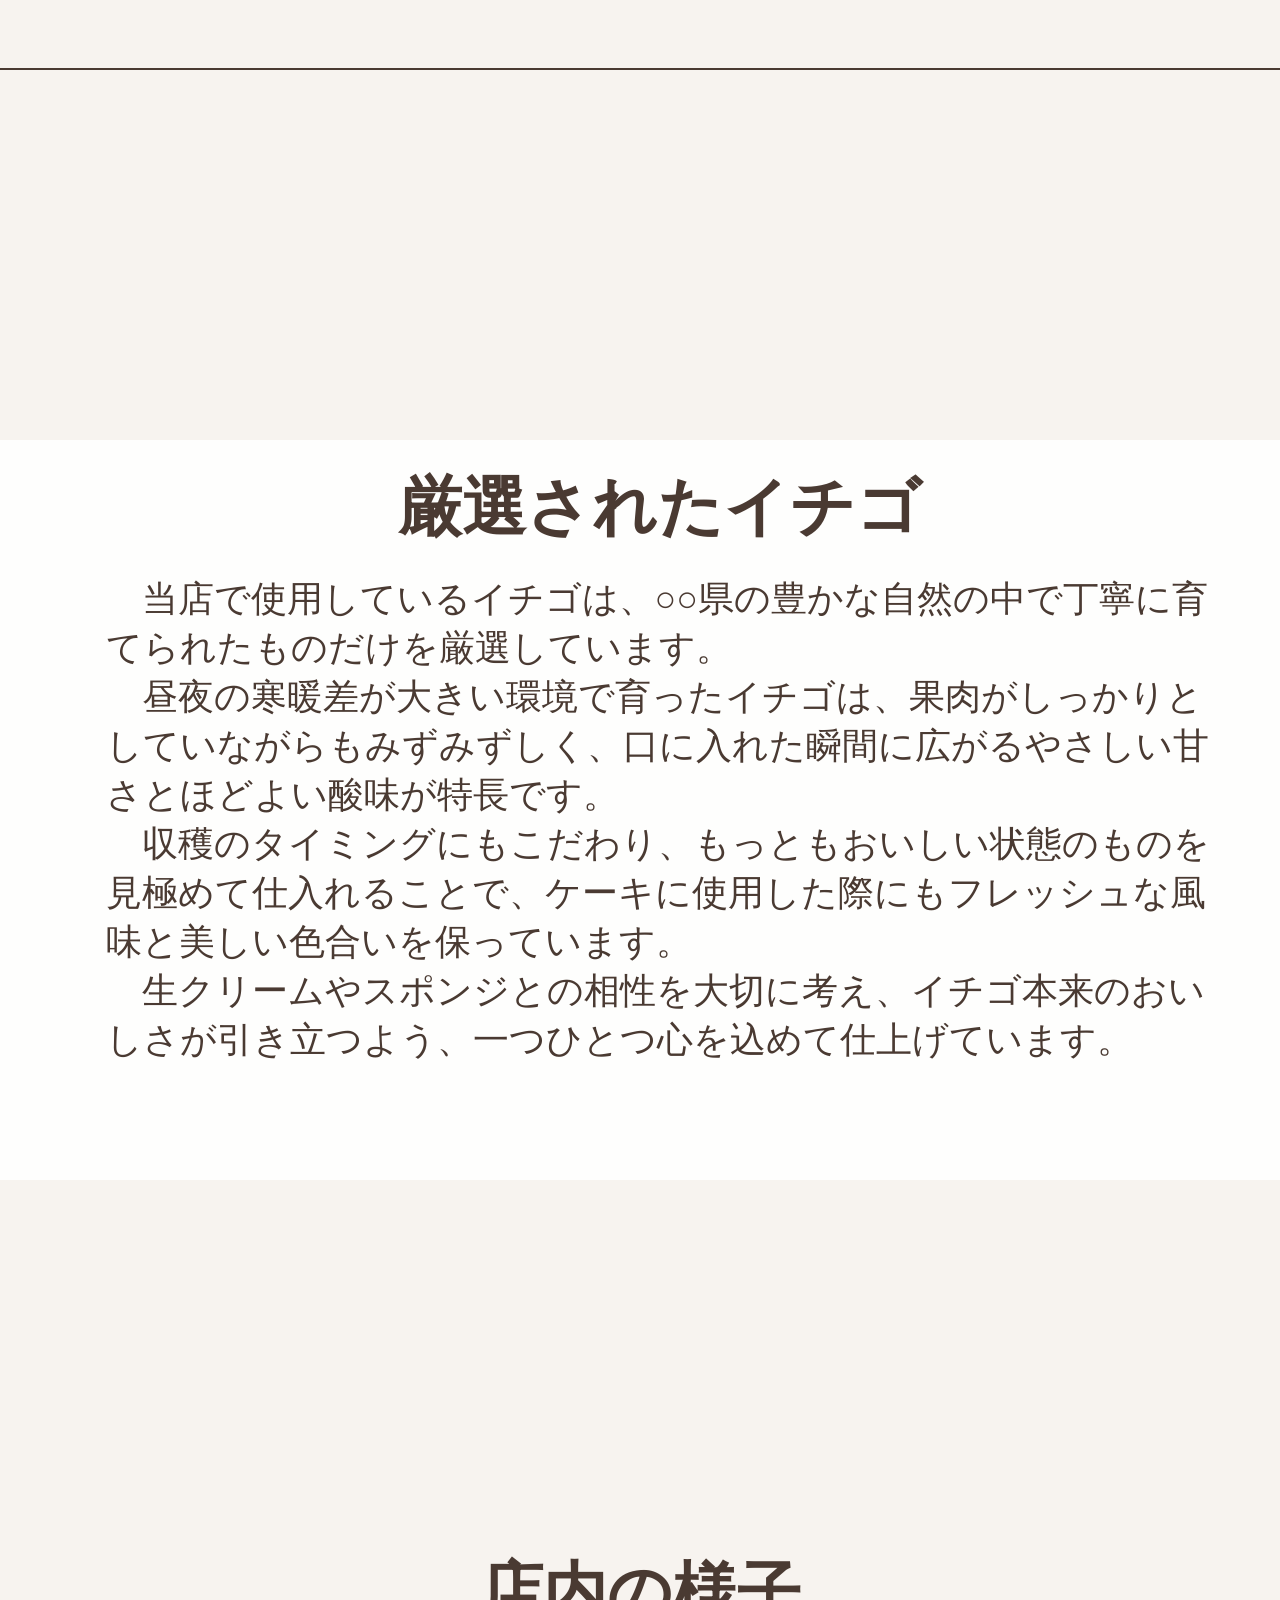
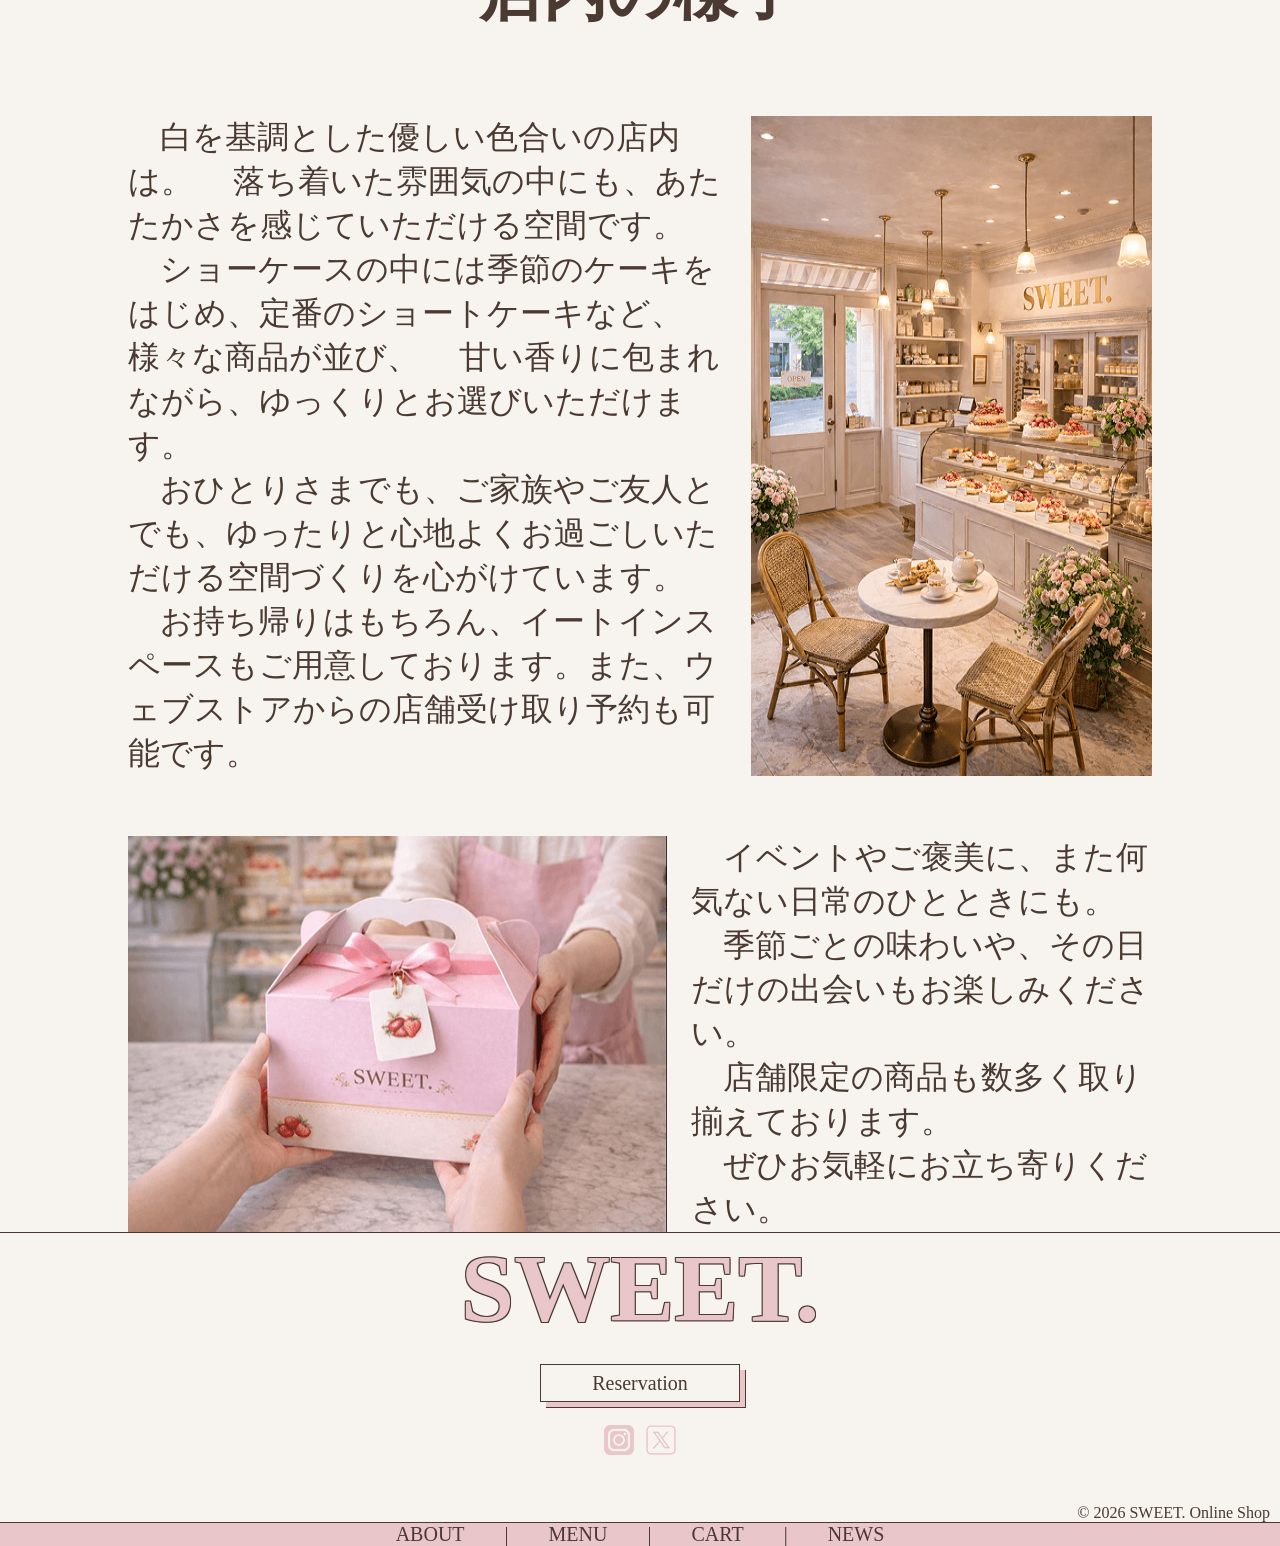
==== commit be4b7976: "newsページ更新" ====
--- a/sweet/about.html
+++ b/sweet/about.html
@@ -20,6 +20,7 @@
                         <li><a href="#">ABOUT</a></li>
                         <li><a href="menu.html">MENU</a></li>
                         <li><a href="cart.html">CART</a></li>
+                        <li><a href="news.html">NEWS</a></li>
                     </ul>
                 </nav>
             </div>
--- a/sweet/css/style.css
+++ b/sweet/css/style.css
@@ -87,7 +87,7 @@
 /*ヘッダー*/
 .header,
 .header-03 {
-    background: url("images/header.png") center / cover no-repeat;
+    background: url("../images/header.png") center / cover no-repeat;
     height: 960px;
 }
 
@@ -116,7 +116,7 @@
 
 .header-title,
 .header-title {
-    font-family: 'title';
+    font-family: var(--font-title);
     font-size: 96px;
     color: var(--cleam);
     text-decoration: none;
@@ -133,7 +133,7 @@
 .header-list-02 a {
     display: flex;
     font-size: 32px;
-    font-family: 'title';
+    font-family: var(--font-title);
     color: var(--cleam);
     text-decoration: none;
     text-decoration: underline;
@@ -157,14 +157,7 @@
 }
 
 .header-list-02 a {
-    font-family: 'p',
-        "Noto Serif JP",
-        "Hiragino Mincho ProN",
-        "Hiragino Mincho Pro",
-        "Yu Mincho",
-        "YuMincho",
-        "MS PMincho",
-        serif;
+    font-family: var(--font-body);
     font-size: 28px;
     text-decoration: none;
     padding-top: 20px;
@@ -173,22 +166,25 @@
 
 /* ヘッダーー０３*/
 .header-03 {
-    background: url("images/header-02.png") center / cover no-repeat;
+    background: url("../images/header-02.png") center / cover no-repeat;
     height: 960px;
 }
 
 /*ホーム*/
-.news {
-    margin: 0 auto;
-    margin-top: -200px;
-    background-color: var(--cleam);
-}
-
-.news-topicks {
-    display: flex;
-    gap: 10px;
-    margin: 0 18px;
-    justify-content: center;
+.index-news-topicks {
+    display: flex;
+    gap: 16px;
+
+    overflow-x: auto;
+    overflow-y: hidden;
+
+    padding: 0 18px 16px;
+
+    scroll-behavior: smooth;
+}
+
+.index-news-topicks .news-article {
+    flex: 0 0 320px;
 }
 
 .online-shop {
@@ -229,14 +225,14 @@
     width: 100%;
     font-size: 128px;
     font-family: 'title';
-    background: url(images/home/background-stripe-02.png);
+    background: url(../images/home/background_stripe_02.png);
 
 }
 
 .pick-up-box {
     display: flex;
     justify-content: center;
-    background: url(images/home/background-stripe.png);
+    background: url(../images/home/background-stripe.png);
     gap: 38px;
     margin: 0;
     width: 100%;
@@ -261,12 +257,12 @@
 }
 
 .title {
-    font-family: title;
+    font-family: 'title';
     font-size: 48px;
 }
 
 .price {
-    font-family: 'price';
+    font-family: var(--font-price);
     color: var(--gold);
     font-size: 50px;
     margin-left: auto;
@@ -390,7 +386,7 @@
 }
 
 .item-list-sent p {
-    font-family: 'price';
+    font-family: var(--font-price);
     color: var(--gold);
     font-size: 120px;
     margin-left: auto;
@@ -402,7 +398,7 @@
 
 .more-link {
     width: 80%;
-    font-family: 'title';
+    font-family: var(--font-title);
     font-size: 62px;
     display: flex;
     align-items: center;
@@ -465,14 +461,7 @@
 }
 
 .right h2 {
-    font-family: 'p',
-        "Noto Serif JP",
-        "Hiragino Mincho ProN",
-        "Hiragino Mincho Pro",
-        "Yu Mincho",
-        "YuMincho",
-        "MS PMincho",
-        serif;
+    font-family: var(--font-body);
     font-size: 60px;
 }
 
@@ -530,14 +519,7 @@
 }
 
 .add-btn {
-    font-family: 'p',
-        "Noto Serif JP",
-        "Hiragino Mincho ProN",
-        "Hiragino Mincho Pro",
-        "Yu Mincho",
-        "YuMincho",
-        "MS PMincho",
-        serif;
+    font-family: var(--font-body);
     font-size: 32px;
     background-color: var(--cleam);
     border: 1px solid var(--br);
@@ -551,7 +533,7 @@
 /*カート　空*/
 .emp-title,
 .thx-title {
-    font-family: 'title';
+    font-family: var(--font-title);
     text-align: center;
     font-size: 96px;
 }
@@ -580,7 +562,7 @@
     height: 132px;
     margin: 0 auto;
 
-    font-family: 'title';
+    font-family: var(--font-title);
     font-size: 48px;
     color: var(--cleam);
     background-color: var(--pink);
@@ -590,20 +572,13 @@
 
 /*カート*/
 .cart-title {
-    font-family: 'title';
+    font-family: var(--font-title);
     font-size: 128px;
     text-align: center;
 }
 
 .cart-table {
-    font-family: 'p',
-        "Noto Serif JP",
-        "Hiragino Mincho ProN",
-        "Hiragino Mincho Pro",
-        "Yu Mincho",
-        "YuMincho",
-        "MS PMincho",
-        serif;
+    font-family: var(--font-body);
     width: 90%;
     margin: 120px auto 0;
 }
@@ -690,7 +665,7 @@
     display: flex;
     justify-content: center;
     align-items: center;
-    font-family: 'title';
+    font-family: var(--font-title);
     font-size: 64px;
     color: var(--pink);
     background-color: var(--cleam);
@@ -707,46 +682,6 @@
     height: 132px;
 }
 
-/*ＴＨＡＮＫ　ＹＯＵページ*/
-.thx img {
-    display: flex;
-    margin: 0 auto;
-    padding: 0 430px;
-}
-
-.thx-title {
-    font-family: 'title';
-    margin-top: 100px;
-    font-size: 64px;
-}
-
-.thx p {
-    font-size: 24px;
-    text-align: center;
-    margin: 30px auto;
-}
-
-.thx-button {
-    display: flex;
-    font-family: 'title';
-    gap: 40px;
-    justify-content: center;
-    margin-top: 80px;
-}
-
-.thx-button a {
-    display: flex;
-    justify-content: center;
-    align-items: center;
-    width: 260px;
-    height: 60px;
-    background-color: var(--cleam);
-    color: var(--br);
-    border: 1px solid var(--br);
-    border-radius: 72px;
-    font-size: 28px;
-}
-
 /*アバウト*/
 .about-p {
     width: 100%;
@@ -820,14 +755,7 @@
 }
 
 .kodawari-sent {
-    font-family: 'p',
-        "Noto Serif JP",
-        "Hiragino Mincho ProN",
-        "Hiragino Mincho Pro",
-        "Yu Mincho",
-        "YuMincho",
-        "MS PMincho",
-        serif;
+    font-family: var(--font-body);
     font-size: 32px;
     display: flex;
     flex-direction: column;
@@ -855,14 +783,7 @@
 }
 
 .ichigo-box h2 {
-    font-family: 'p',
-        "Noto Serif JP",
-        "Hiragino Mincho ProN",
-        "Hiragino Mincho Pro",
-        "Yu Mincho",
-        "YuMincho",
-        "MS PMincho",
-        serif;
+    font-family: var(--font-body);
     font-size: 64px;
     text-align: center;
     margin: 24px auto;
@@ -880,14 +801,7 @@
 }
 
 .yousu h2 {
-    font-family: 'p',
-        "Noto Serif JP",
-        "Hiragino Mincho ProN",
-        "Hiragino Mincho Pro",
-        "Yu Mincho",
-        "YuMincho",
-        "MS PMincho",
-        serif;
+    font-family: var(--font-body);
     text-align: center;
     font-size: 64px;
 }
@@ -909,7 +823,7 @@
 
 /*ニュース*/
 .news-page-title {
-    font-family: 'p';
+    font-family: var(--font-body);
     font-size: 32px;
     margin-left: 24px;
 }
@@ -921,29 +835,29 @@
     padding: 0 24px;
 }
 
-.news-article {
+.news-box {
     display: flex;
     flex-direction: column;
     border: 1px solid var(--br);
 }
 
-.news-article:hover {
+.news-box:hover {
     transform: scale(1.03);
 }
 
-.news-article p {
+.news-box p {
     font-size: 18px;
     padding: 0 4px;
 }
 
-.news-article p span {
+.news-box p span {
     display: block;
     text-align: right;
     margin-right: 4px;
 }
 
 /*記事*/
-.main-news {
+.news-article {
     max-width: 1440px;
     width: 100%;
     background-color: var(--cleam);
@@ -977,10 +891,11 @@
     font-size: 24px;
 }
 
-.news-sent p {
+.news-article p {
     display: block;
     margin: 60px auto 0;
     font-size: 30px;
+    gap: 8px;
 }
 
 .kuuhaku {
@@ -1042,7 +957,7 @@
 }
 
 .white h2 {
-    font-family: 'title';
+    font-family: var(--font-title);
     font-size: 96px;
     color: var(--pink);
     text-shadow:
@@ -1132,7 +1047,7 @@
 .page-select a:hover,
 .product-page-a a:hover,
 .cart-table button:hover,
-.news-article p:hover {
+.news-box p:hover {
     color: var(--bl);
 }
 
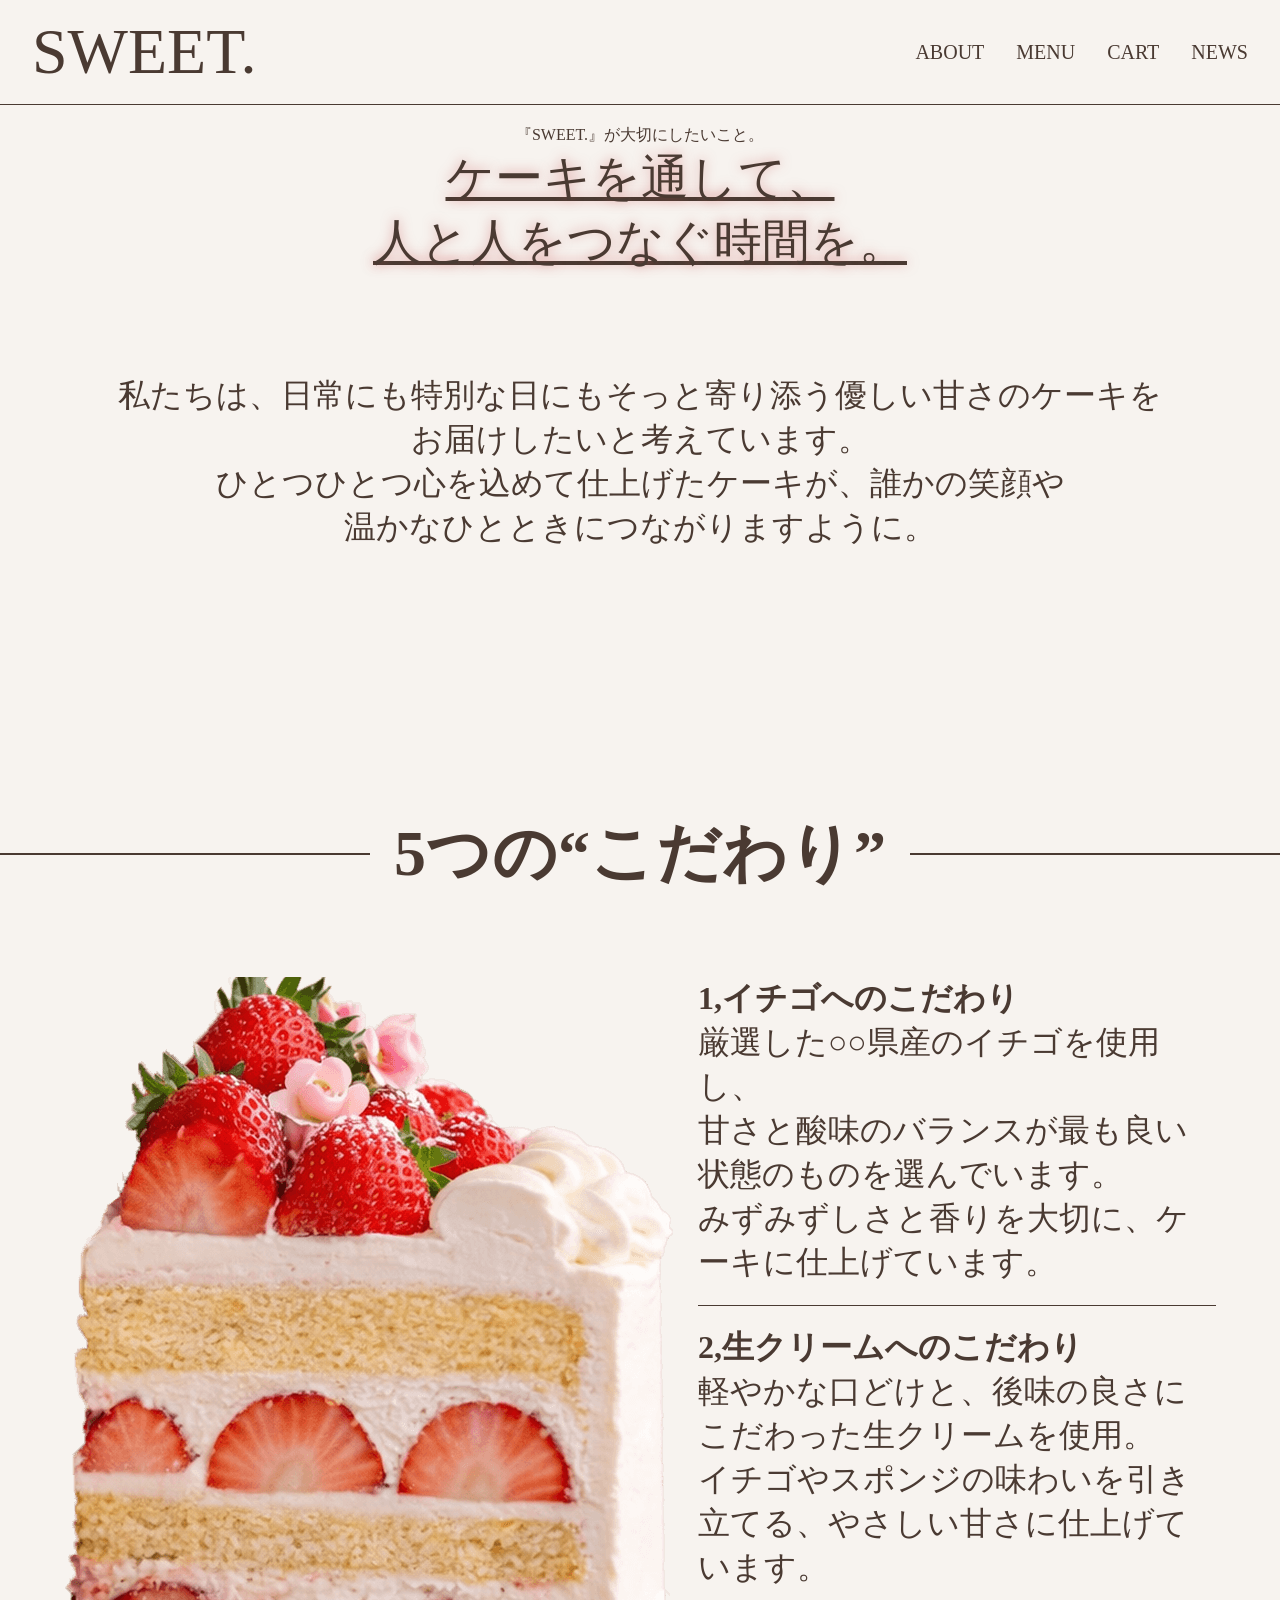
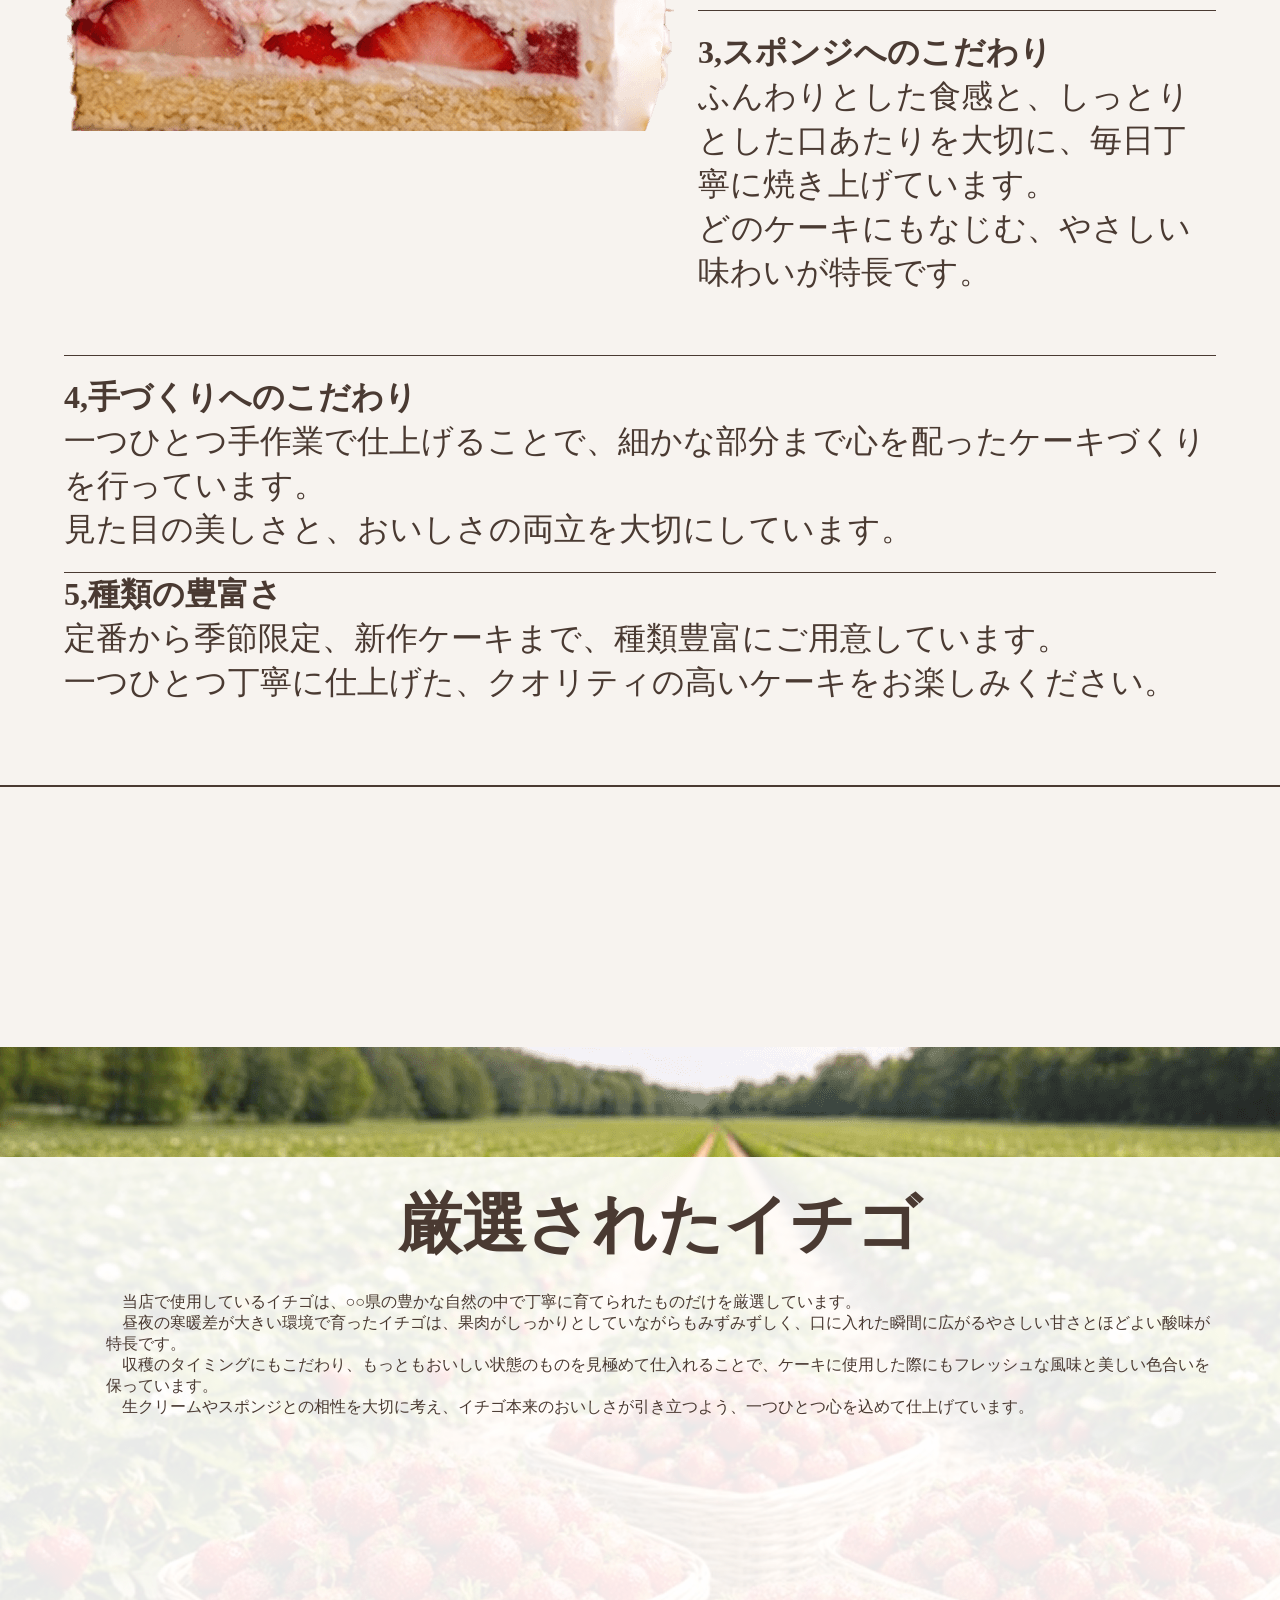
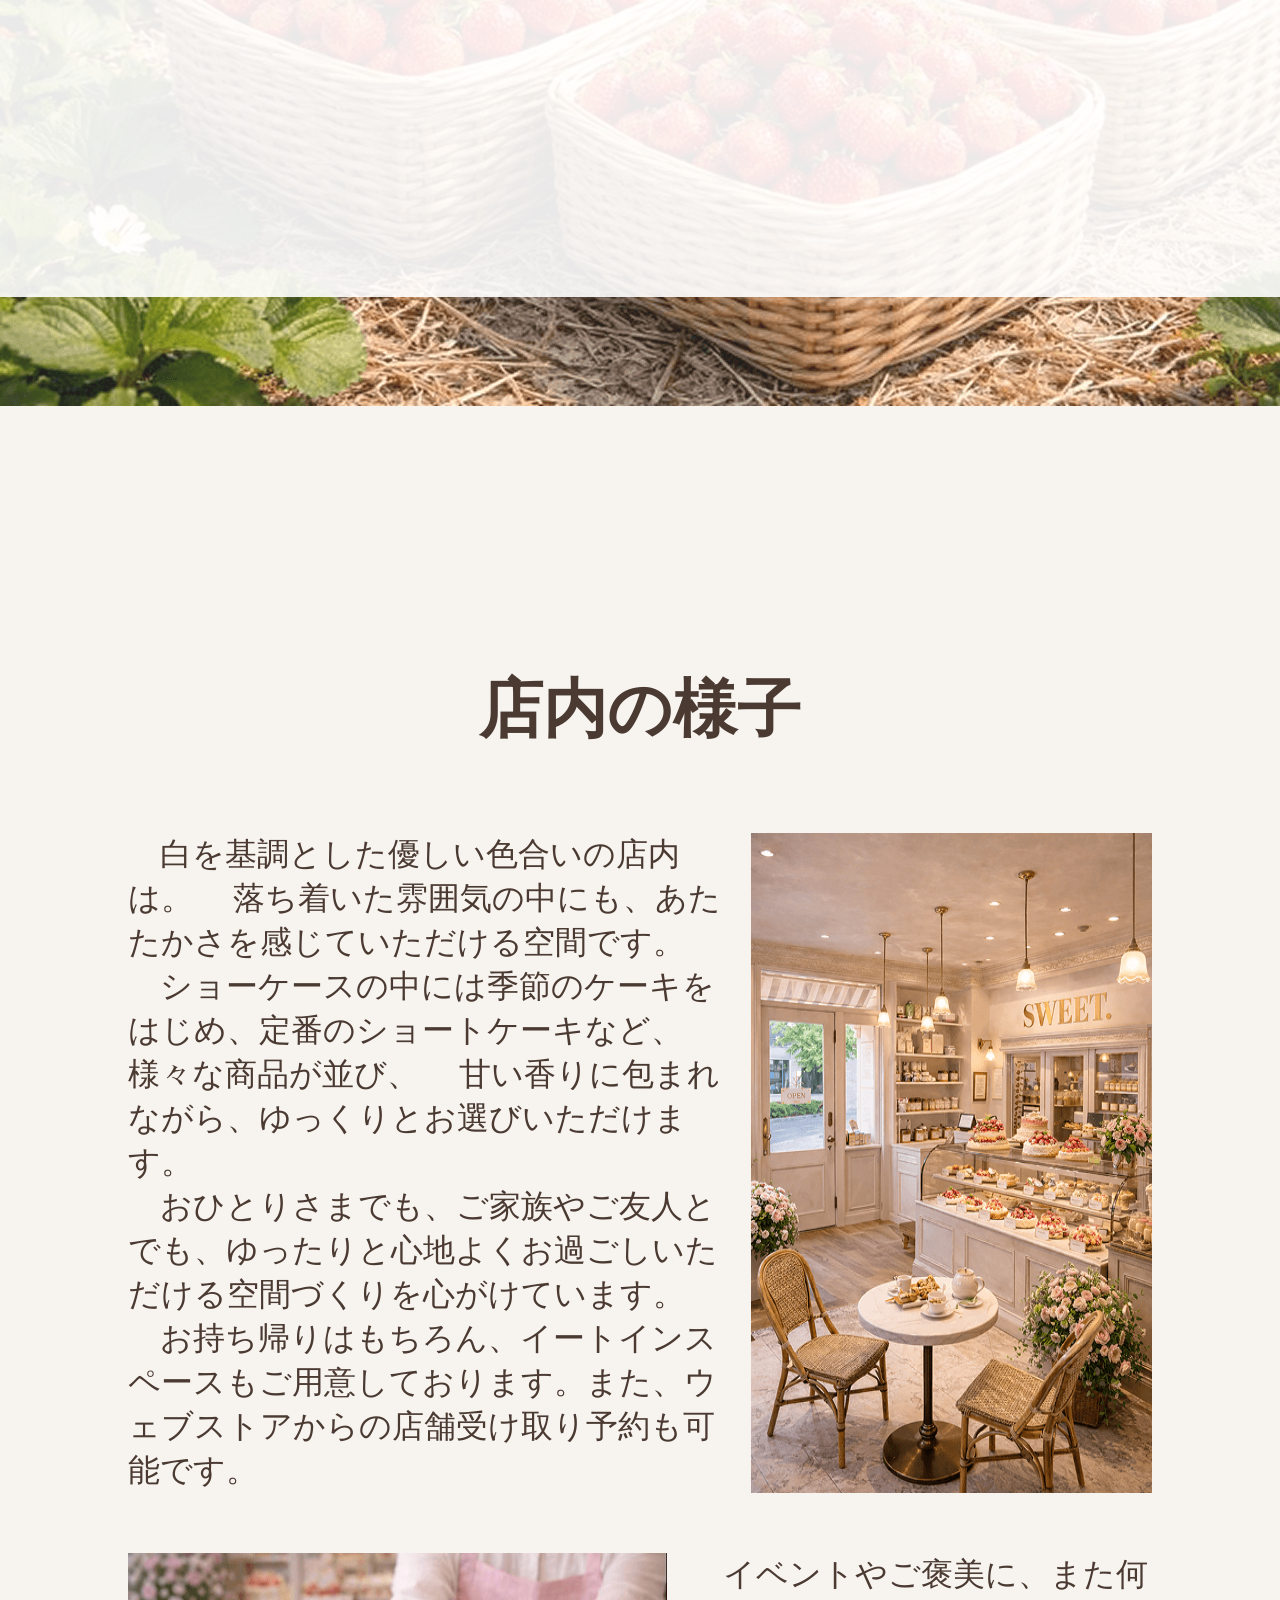
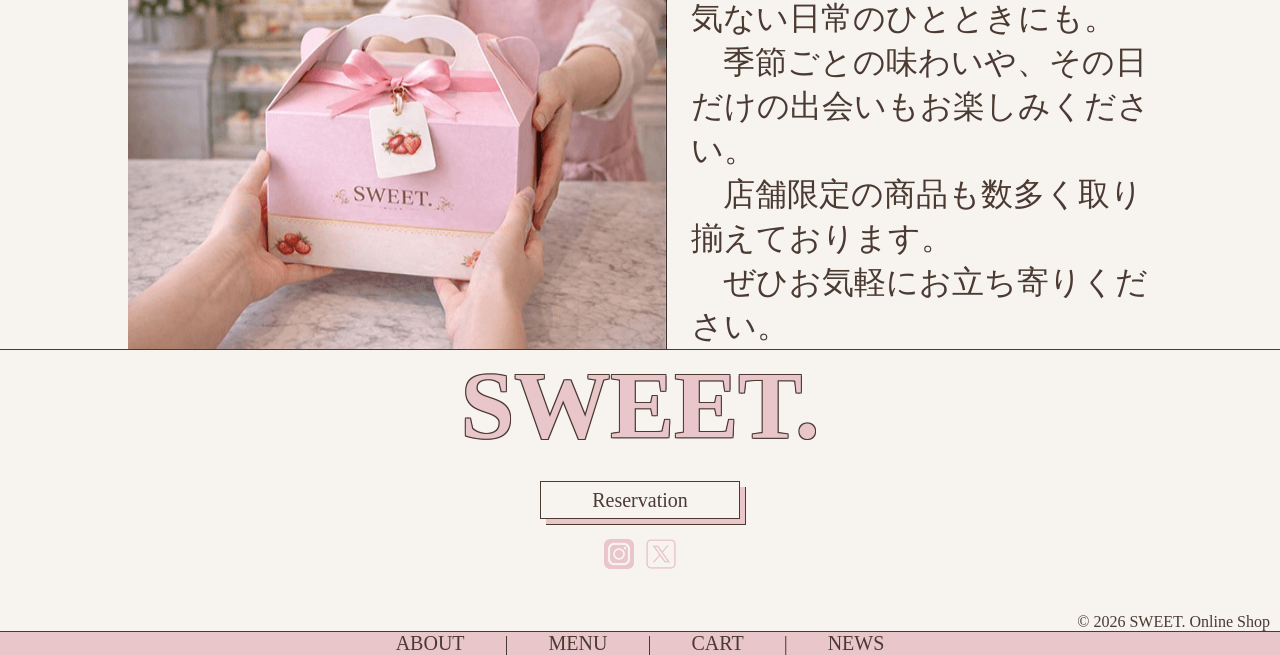
==== commit aff21386: "css 全体的に整えた" ====
--- a/sweet/about.html
+++ b/sweet/about.html
@@ -3,29 +3,26 @@
 
 <head>
     <meta charset="UTF-8">
+    <meta name="viewport" content="width=device-width, initial-scale=1.0">
     <title>SWEET. | Online Shop | About</title>
     <link rel="stylesheet" href="css/style.css">
 </head>
 
 <body>
 
-    <header class="header-03">
+    <header>
+        <a class="header-title" href="index.html">SWEET.</a>
 
-        <div class="header-box">
-            <a class="header-title" href="index.html">SWEET.</a>
-
-            <div class="header-list">
-                <nav>
-                    <ul>
-                        <li><a href="#">ABOUT</a></li>
-                        <li><a href="menu.html">MENU</a></li>
-                        <li><a href="cart.html">CART</a></li>
-                        <li><a href="news.html">NEWS</a></li>
-                    </ul>
-                </nav>
-            </div>
+        <div class="header-list">
+            <nav>
+                <ul>
+                    <li><a href="about.html">ABOUT</a></li>
+                    <li><a href="menu.html">MENU</a></li>
+                    <li><a href="cart.html">CART</a></li>
+                    <li><a href="news.html">NEWS</a></li>
+                </ul>
+            </nav>
         </div>
-
     </header>
 
     <main>
@@ -149,8 +146,8 @@
             </div>
 
             <div class="sns">
-                <a href="#"><img src="images/home/instagram.png" alt="instagram"></a>
-                <a href="#"><img src="images/home/x.png" alt="x"></a>
+                <a href="#"><img src="images/index/instagram.png" alt="instagram"></a>
+                <a href="#"><img src="images/index/x.png" alt="x"></a>
             </div>
 
             <small>© 2026 SWEET. Online Shop</small>
@@ -159,7 +156,7 @@
         </section>
 
         <section class="pink">
-            <a href="#">ABOUT</a>
+            <a href="about.html">ABOUT</a>
             <p>|</p>
             <a href="menu.html">MENU</a>
             <p>|</p>
--- a/sweet/css/style.css
+++ b/sweet/css/style.css
@@ -52,13 +52,14 @@
 }
 
 body {
+    margin: 0;
+    padding: 0;
+
     background-color: var(--cleam);
-    margin: 0;
-    font-size: 36px;
     color: var(--br);
 
-    margin: 0 auto;
-    padding: 0;
+    font-family: var(--font-body);
+    font-size: 16px;
 }
 
 img {
@@ -70,7 +71,6 @@
 header,
 footer {
     background-color: var(--cleam);
-
     margin: 0 auto;
 }
 
@@ -84,90 +84,51 @@
     border-top: 2px solid var(--br);
 }
 
-/*ヘッダー*/
-.header,
-.header-03 {
-    background: url("../images/header.png") center / cover no-repeat;
-    height: 960px;
-}
-
-.header-box,
-.header-box-02 {
+.hide {
+    display: none;
+}
+
+/* ヘッダー */
+header {
+    width: 100%;
+    padding: 20px 32px;
+
+    display: flex;
     justify-content: space-between;
-    width: 100%;
-    max-width: 1440px;
-    margin: 0;
-    padding: 0 24px;
-    display: flex;
-    align-items: center;
-    box-sizing: border-box;
-}
-
-.header-box {
-    color: var(--cleam);
-    background: rgba(255, 255, 255, .2);
-    box-shadow: 0 2px 10px rgba(0, 0, 0, .1);
-    backdrop-filter: blur(5px);
-
-    position: fixed;
+    align-items: center;
+
+    background-color: var(--cleam);
+    border-bottom: 1px solid var(--br);
+
+    position: sticky;
     top: 0;
     z-index: 1000;
 }
 
-.header-title,
 .header-title {
     font-family: var(--font-title);
-    font-size: 96px;
-    color: var(--cleam);
+    font-size: 64px;
+    line-height: 1;
+}
+
+.header-list nav ul {
+    display: flex;
+    align-items: center;
+    gap: 32px;
+
+    list-style: none;
+}
+
+.header-list a {
+    font-family: var(--font-body);
+    font-size: 20px;
+
+    color: var(--br);
     text-decoration: none;
 }
 
-.header-list nav ul,
-.header-list-02 nav ul {
-    display: flex;
-    list-style: none;
-    gap: 20px;
-}
-
-.header-list a,
-.header-list-02 a {
-    display: flex;
-    font-size: 32px;
-    font-family: var(--font-title);
-    color: var(--cleam);
-    text-decoration: none;
-    text-decoration: underline;
-    text-decoration-thickness: 1px;
-}
-
-/*ヘッダー０２*/
-.header-02 {
-    background-color: var(--cleam);
-    border-bottom: 1px solid var(--br);
-    padding: 40px 20px 10px;
-}
-
-.header-box-02 a {
-    color: var(--br);
-    font-size: 72px;
-}
-
-.header-list-02 nav ul {
-    gap: 24px;
-}
-
-.header-list-02 a {
-    font-family: var(--font-body);
-    font-size: 28px;
-    text-decoration: none;
-    padding-top: 20px;
-    justify-content: flex-end;
-}
-
-/* ヘッダーー０３*/
-.header-03 {
-    background: url("../images/header-02.png") center / cover no-repeat;
-    height: 960px;
+.header-list a:hover {
+    color: var(--bl);
 }
 
 /*ホーム*/
@@ -183,7 +144,7 @@
     scroll-behavior: smooth;
 }
 
-.index-news-topicks .news-article {
+.index-news-topicks .news-box {
     flex: 0 0 320px;
 }
 
@@ -209,132 +170,127 @@
     margin: 32px auto;
 }
 
+.online-shop p {
+    font-size: 36px;
+}
+
 .pick-up {
-    display: flex;
-    flex-direction: column;
+    margin-top: 260px;
     text-align: center;
-    margin: 0;
-    margin-top: 260px;
-    width: 100%;
-}
-
-.pick-up-title {
+}
+
+.pick-up h2 {
+    font: 128px/1 var(--font-title);
+}
+
+.pick-up-box {
     display: flex;
     justify-content: center;
-    align-items: center;
-    width: 100%;
-    font-size: 128px;
-    font-family: 'title';
-    background: url(../images/home/background_stripe_02.png);
-
-}
-
-.pick-up-box {
-    display: flex;
-    justify-content: center;
-    background: url(../images/home/background-stripe.png);
     gap: 38px;
-    margin: 0;
-    width: 100%;
+
+    padding: 80px 8% 60px;
+
+    background: url("../images/index/background-stripe.png") center / 100% 100% no-repeat;
 }
 
 .pick-up-box article {
-    width: 380px;
-    height: 700px;
-    background-color: var(--cleam);
-    margin: 60px 0;
-}
-
-.pick-up-box a:hover {
+    width: 30%;
+    max-width: 380px;
+    background: var(--cleam);
+}
+
+.pick-up-box article a {
+    display: block;
+}
+
+.pick-up-box img {
+    display: block;
+}
+
+.pick-up-box .title {
+    font: 48px/1.1 var(--font-title);
+    white-space: nowrap;
+}
+
+.pick-up-box .price {
+    margin: 8px 12px 12px;
+    text-align: right;
+
+    font: 50px/1 var(--font-price);
+    color: var(--gold);
+}
+
+.pick-up-box .price span {
+    font-size: 32px;
+}
+
+.pick-up-box article:hover {
     transform: scale(1.03);
-}
-
-.pick-up-box article a {
-    text-decoration: none;
-    display: flex;
-    flex-direction: column;
-    color: var(--br);
-}
-
-.title {
-    font-family: 'title';
-    font-size: 48px;
-}
-
-.price {
-    font-family: var(--font-price);
-    color: var(--gold);
-    font-size: 50px;
-    margin-left: auto;
-    margin-right: 10px;
-}
-
-.price span {
-    font-size: 48px;
 }
 
 .menu-go {
     display: block;
     width: 300px;
-    height: 76px;
-    margin: 0 auto;
-    margin-top: 42px;
-    background-color: var(--cleam);
-    text-decoration: none;
-    border: 2px solid var(--gold);
+
+    margin: 40px auto 0;
+    padding: 8px 0;
+
     border-radius: 28px;
+
+    background: var(--gold);
+    color: var(--cleam);
+
+    font: 48px/1.2 var(--font-title);
+}
+
+.cake-shop {
+    width: 90%;
+    margin-top: 400px;
+
+    display: flex;
+    align-items: flex-start;
+
+    border: 1px solid var(--gold);
+    border-left: none;
+}
+
+.cake-shop-box {
+    flex: 1;
+    padding: 40px 7%;
+}
+
+.cake-shop h2 {
+    margin-bottom: 30px;
+
+    font-family: var(--font-title);
+    font-size: 80px;
     color: var(--gold);
-    font-size: 48px;
-}
-
-.cake-shop-box {
-    display: flex;
-    background-color: var(--cleam);
-    border: 2px solid var(--gold);
-    border-left: none;
-    width: 90%;
-    min-height: 620px;
-    overflow: visible;
-    position: relative;
-    margin-top: 520px;
-}
-
-.cake-shop {
-    width: 58%;
-    background-color: transparent;
-    padding: 20px 40px 40px 40px;
-    margin-left: 40px;
-}
-
-.cake-shop h2 {
+}
+
+.cake-shop-sent {
+    font-size: 28px;
+    line-height: 1.5;
+}
+
+.cake-shop-sent p+p {
+    margin-top: 20px;
+}
+
+.cake-shop-box a {
+    display: block;
+    margin-top: 20px;
+
+    text-align: right;
+    font-size: 28px;
     color: var(--gold);
-    font-family: 'title';
-    font-size: 96px;
-    margin-bottom: 20px;
-}
-
-.cake-shop-sent {
-    display: flex;
-    flex-direction: column;
-    margin-left: 20px;
-}
-
-.cake-shop p {
-    padding: 6px 6px;
-}
-
-.cake-shop a {
-    text-decoration: none;
-    color: var(--gold);
-    margin-left: 520px;
 }
 
 .cake-shop-img {
-    position: absolute;
-    right: -100px;
-    bottom: 80px;
     width: 42%;
-    max-width: 580px;
+    max-width: 520px;
+
+    margin-top: -160px;
+    margin-right: -60px;
 }
 
 /*メニュー*/
@@ -345,7 +301,7 @@
 }
 
 .menu-title h1 {
-    font-family: 'title';
+    font-family: var(--font-title);
     font-size: 128px;
     margin: 0 40px;
 }
@@ -381,7 +337,7 @@
 }
 
 .item-list-sent h2 {
-    font-family: 'title';
+    font-family: var(--font-title);
     font-size: 110px;
 }
 
@@ -531,14 +487,13 @@
 }
 
 /*カート　空*/
-.emp-title,
-.thx-title {
+.cart-page-emp h1 {
     font-family: var(--font-title);
     text-align: center;
     font-size: 96px;
 }
 
-.emp-title span {
+.cart-page-emp span {
     color: var(--pink);
     text-shadow:
         -1px -1px 0 var(--br),
@@ -547,14 +502,14 @@
         1px 1px 0 var(--br);
 }
 
-.emp-img {
+.cart-page-emp img {
     display: flex;
     justify-content: center;
     width: 480px;
     margin: 200px auto;
 }
 
-.emp-button {
+.cart-page-emp button {
     display: flex;
     justify-content: center;
     align-items: center;
@@ -716,7 +671,7 @@
 
 .trans {
     display: flex;
-    transform: transform 0.6s ease;
+    transition: transform 0.6s ease;
 }
 
 .trans img {
@@ -771,7 +726,7 @@
     margin-top: 260px;
     display: flex;
     flex-direction: column;
-    background: url(images/about/hatake.png);
+    background: url(../images/about/hatake.png);
     height: 959px;
 }
 
@@ -865,18 +820,11 @@
     padding: 40px 0 260px;
 }
 
-.news-title {
+.news-article h2 {
     display: block;
     margin: 200px auto 20px;
     width: 90%;
     font-size: 32px;
-}
-
-.line-news-02 {
-    display: flex;
-    width: 90%;
-    margin: 0 auto;
-    border-top: 2px solid var(--br);
 }
 
 .news-sent {
@@ -892,15 +840,8 @@
 }
 
 .news-article p {
-    display: block;
     margin: 60px auto 0;
     font-size: 30px;
-    gap: 8px;
-}
-
-.kuuhaku {
-    display: flex;
-    margin: 10px auto;
 }
 
 .news-sent p span {
@@ -910,36 +851,6 @@
     text-align: left;
     margin: 60px auto;
     font-size: 24px;
-}
-
-.line-news {
-    display: flex;
-    border-top: 1px solid var(--br);
-    width: 100%;
-    margin: 120px auto 24px;
-
-}
-
-.topicks-article-button {
-    display: flex;
-    justify-content: center;
-    align-items: center;
-    gap: 90px;
-    margin-top: 24px;
-}
-
-.topicks-article-button a {
-    display: flex;
-    justify-content: center;
-    align-items: center;
-    font-size: 48px;
-    color: var(--pink);
-    width: 80px;
-    height: 80px;
-    background-color: var(--cleam);
-    border: 2px solid var(--pink);
-    border-radius: 100px;
-    text-align: center;
 }
 
 /*フッター*/
@@ -1087,8 +998,4 @@
 .thx-button a:hover {
     color: var(--cleam);
     background-color: var(--pink);
-}
-
-.hide {
-    display: none;
 }
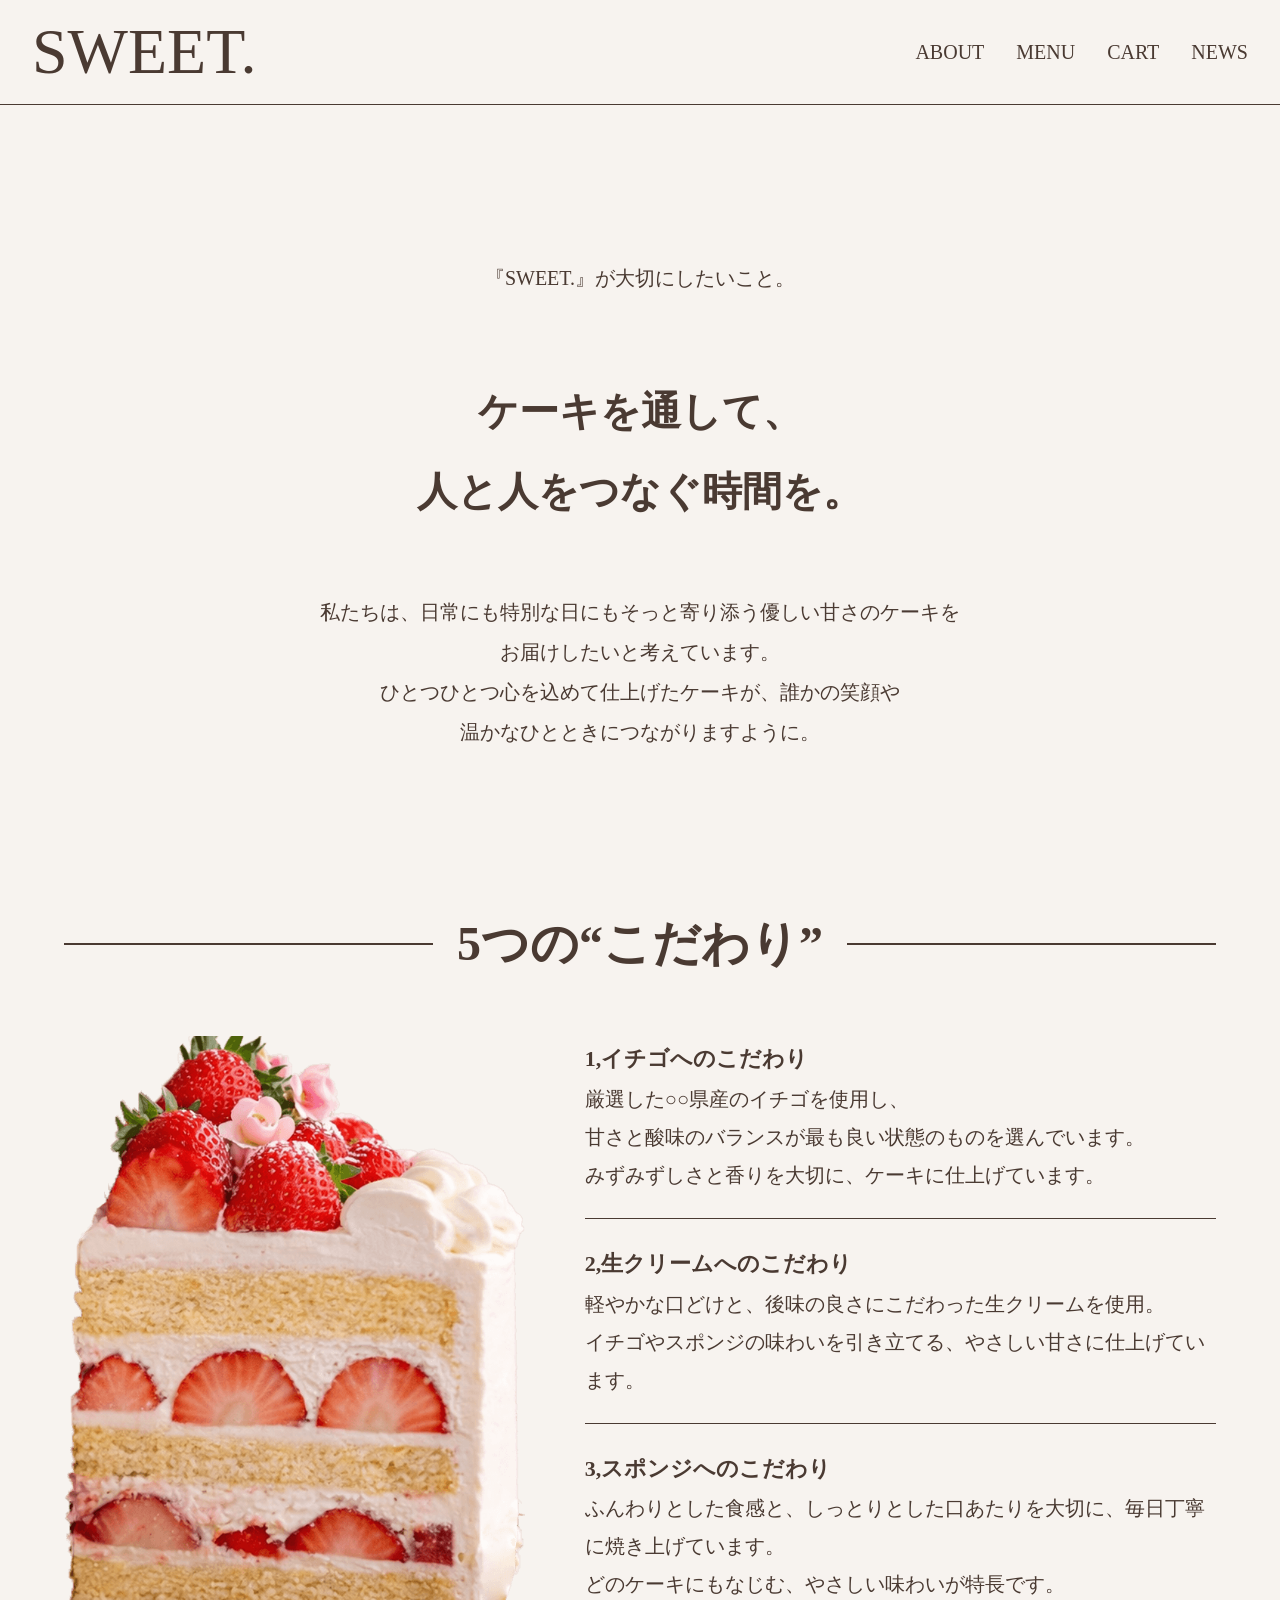
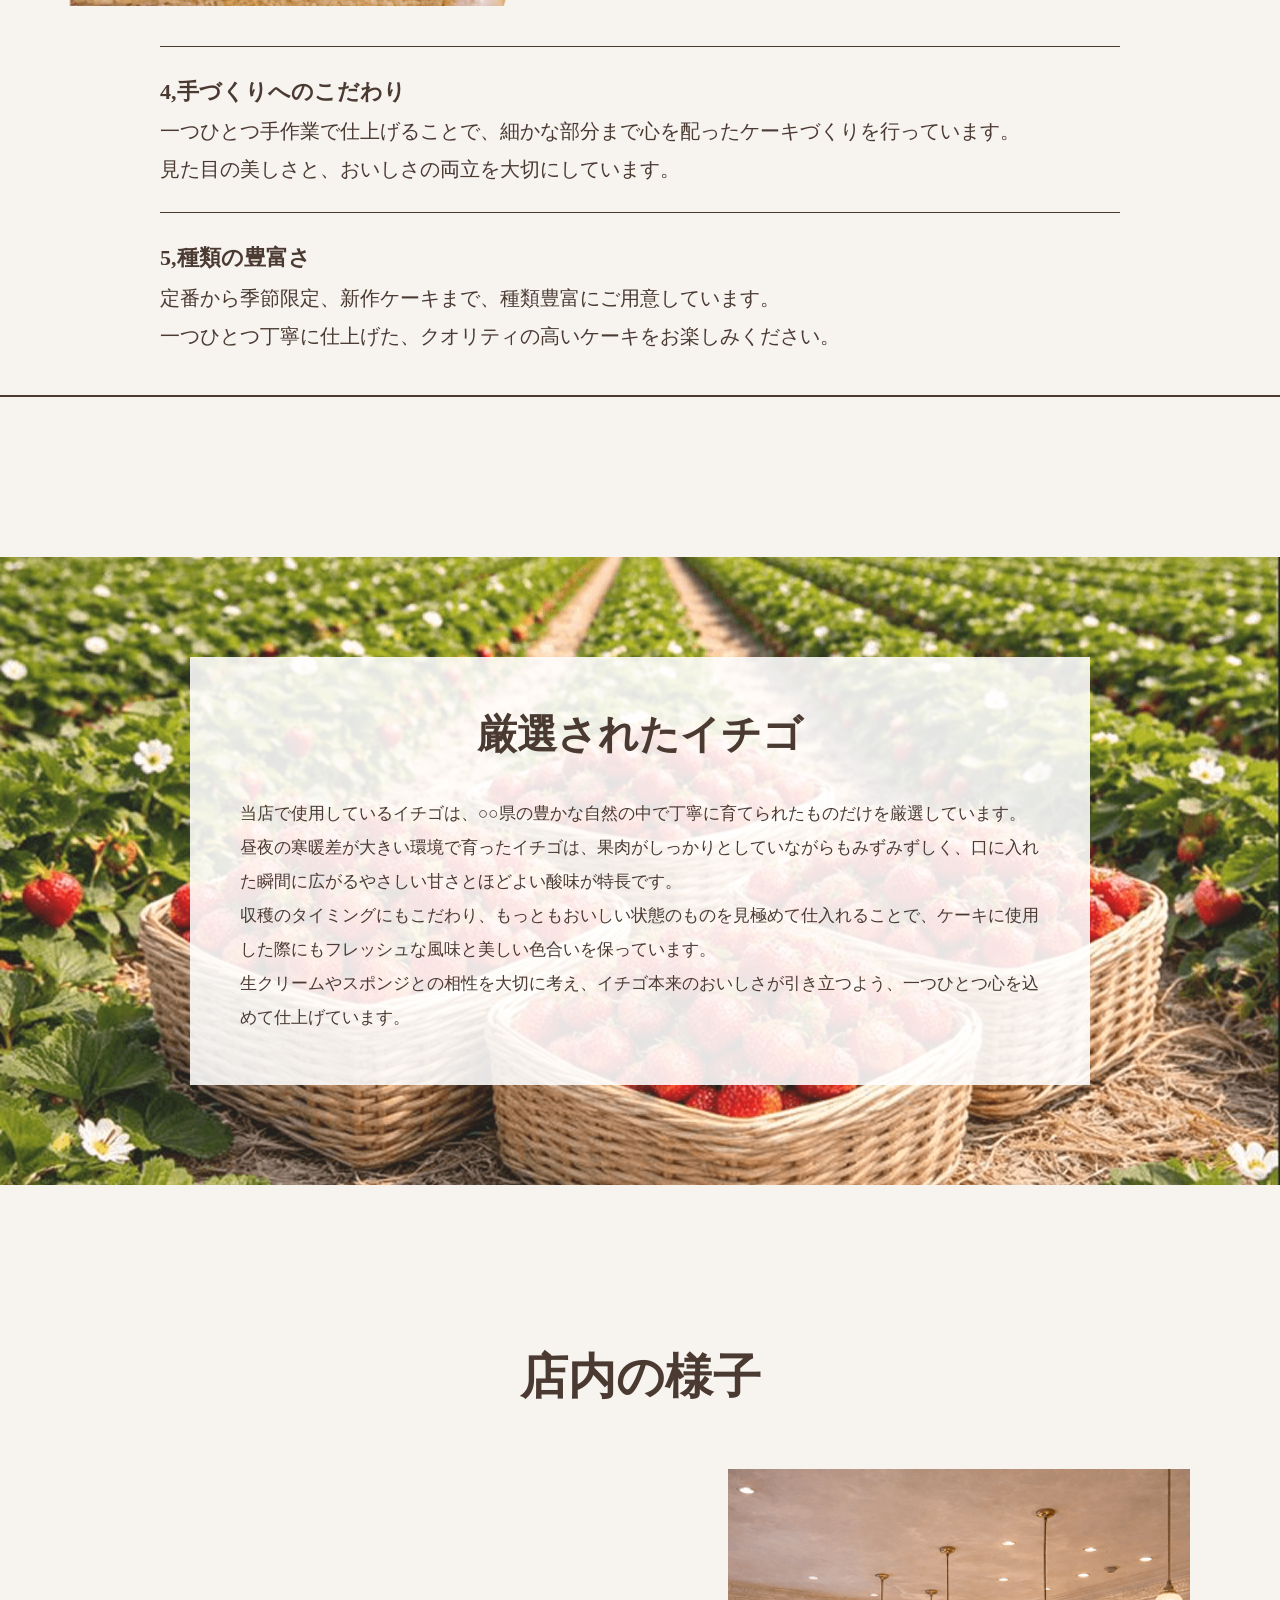
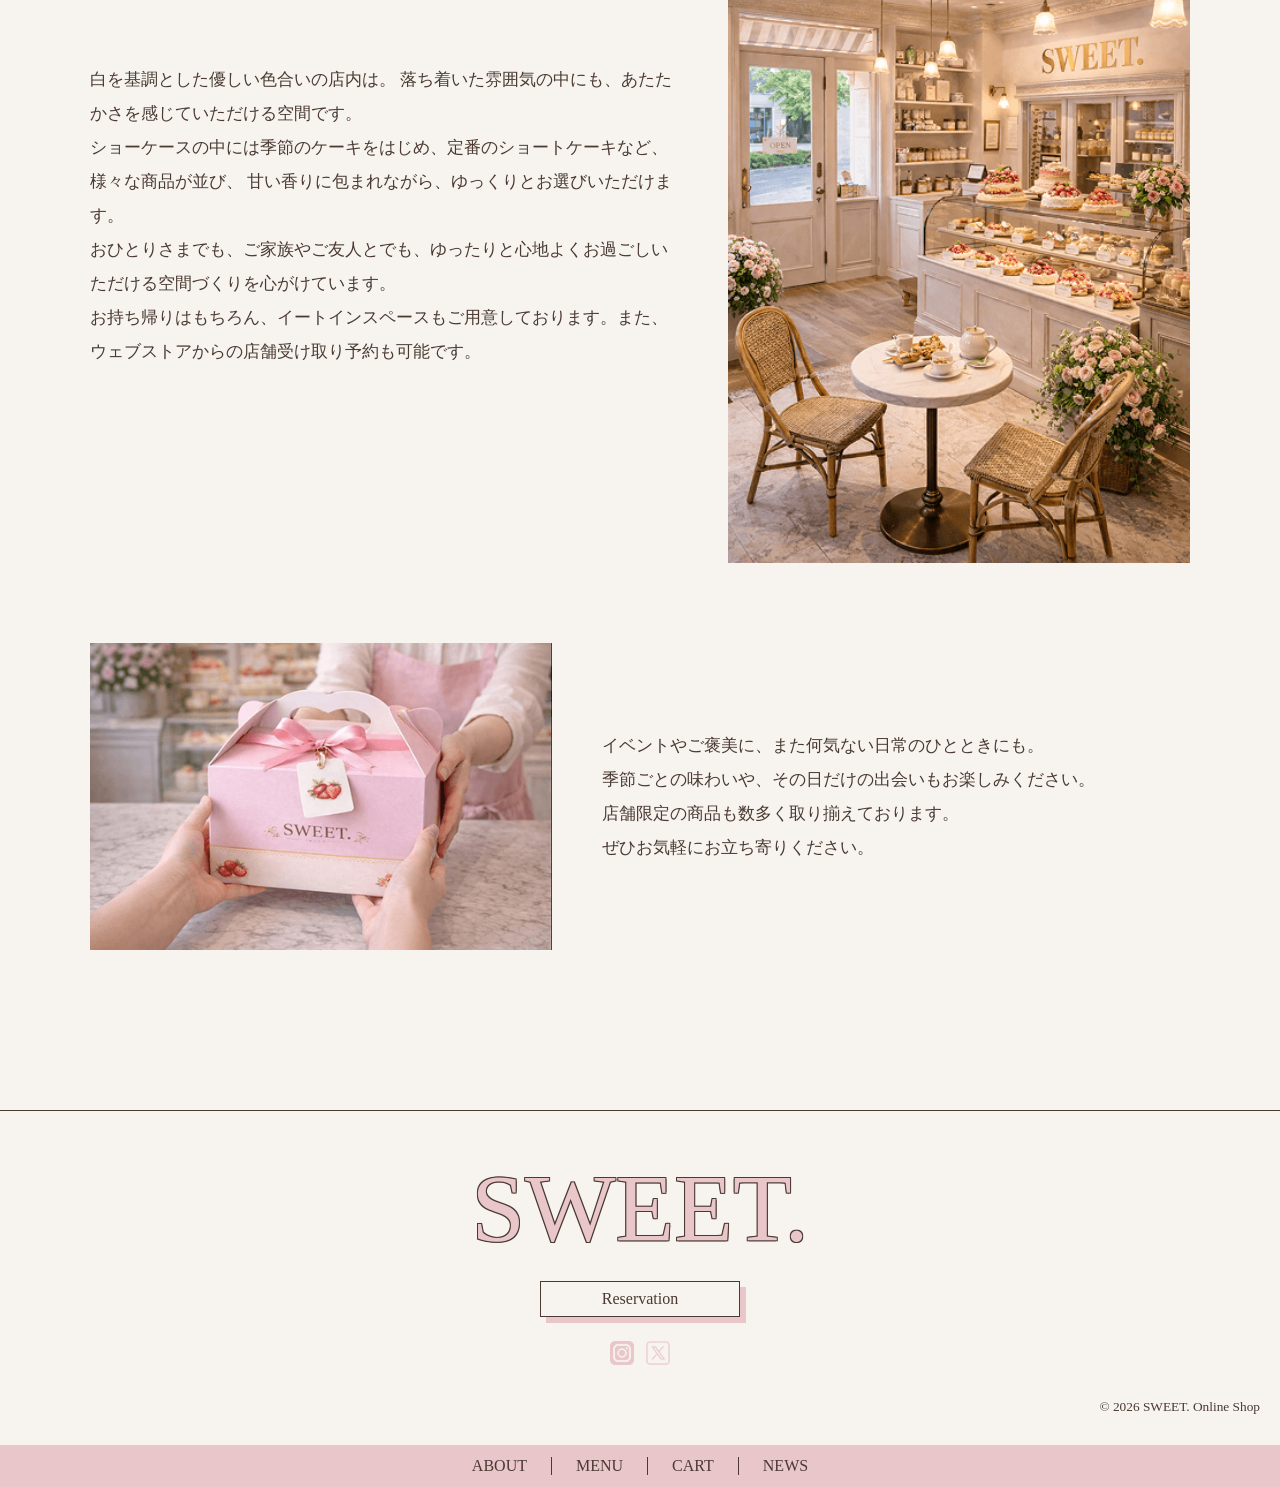
==== commit 152b49d9: "PC版のcssだいたい整えた" ====
--- a/sweet/about.html
+++ b/sweet/about.html
@@ -80,13 +80,12 @@
                     一つひとつ手作業で仕上げることで、細かな部分まで心を配ったケーキづくりを行っています。<br>
                     見た目の美しさと、おいしさの両立を大切にしています。
                 </p>
-                <div class="line">
-                    <p>
-                        <strong>5,種類の豊富さ</strong><br>
-                        定番から季節限定、新作ケーキまで、種類豊富にご用意しています。<br>
-                        一つひとつ丁寧に仕上げた、クオリティの高いケーキをお楽しみください。
-                    </p>
-                </div>
+                <div class="line"></div>
+                <p>
+                    <strong>5,種類の豊富さ</strong><br>
+                    定番から季節限定、新作ケーキまで、種類豊富にご用意しています。<br>
+                    一つひとつ丁寧に仕上げた、クオリティの高いケーキをお楽しみください。
+                </p>
             </div>
 
             <div class="line-02"></div>
@@ -96,10 +95,10 @@
             <div class="ichigo-box">
                 <h2>厳選されたイチゴ</h2>
                 <p>
-                    　当店で使用しているイチゴは、○○県の豊かな自然の中で丁寧に育てられたものだけを厳選しています。<br>
-                    　昼夜の寒暖差が大きい環境で育ったイチゴは、果肉がしっかりとしていながらもみずみずしく、口に入れた瞬間に広がるやさしい甘さとほどよい酸味が特長です。<br>
-                    　収穫のタイミングにもこだわり、もっともおいしい状態のものを見極めて仕入れることで、ケーキに使用した際にもフレッシュな風味と美しい色合いを保っています。<br>
-                    　生クリームやスポンジとの相性を大切に考え、イチゴ本来のおいしさが引き立つよう、一つひとつ心を込めて仕上げています。
+                    当店で使用しているイチゴは、○○県の豊かな自然の中で丁寧に育てられたものだけを厳選しています。<br>
+                    昼夜の寒暖差が大きい環境で育ったイチゴは、果肉がしっかりとしていながらもみずみずしく、口に入れた瞬間に広がるやさしい甘さとほどよい酸味が特長です。<br>
+                    収穫のタイミングにもこだわり、もっともおいしい状態のものを見極めて仕入れることで、ケーキに使用した際にもフレッシュな風味と美しい色合いを保っています。<br>
+                    生クリームやスポンジとの相性を大切に考え、イチゴ本来のおいしさが引き立つよう、一つひとつ心を込めて仕上げています。
                 </p>
             </div>
         </section>
@@ -110,12 +109,12 @@
             <div class="yousu-box">
                 <div class="yousu-sent">
                     <p>
-                        　白を基調とした優しい色合いの店内は。
-                        　落ち着いた雰囲気の中にも、あたたかさを感じていただける空間です。<br>
-                        　ショーケースの中には季節のケーキをはじめ、定番のショートケーキなど、様々な商品が並び、
-                        　甘い香りに包まれながら、ゆっくりとお選びいただけます。<br>
-                        　おひとりさまでも、ご家族やご友人とでも、ゆったりと心地よくお過ごしいただける空間づくりを心がけています。<br>
-                        　お持ち帰りはもちろん、イートインスペースもご用意しております。また、ウェブストアからの店舗受け取り予約も可能です。
+                        白を基調とした優しい色合いの店内は。
+                        落ち着いた雰囲気の中にも、あたたかさを感じていただける空間です。<br>
+                        ショーケースの中には季節のケーキをはじめ、定番のショートケーキなど、様々な商品が並び、
+                        甘い香りに包まれながら、ゆっくりとお選びいただけます。<br>
+                        おひとりさまでも、ご家族やご友人とでも、ゆったりと心地よくお過ごしいただける空間づくりを心がけています。<br>
+                        お持ち帰りはもちろん、イートインスペースもご用意しております。また、ウェブストアからの店舗受け取り予約も可能です。
                     </p>
                     <img src="images/about/shop-in.png" alt="店内の写真">
                 </div>
@@ -123,10 +122,10 @@
                 <div class="yousu-sent">
                     <img src="images/about/shop-present.png" alt="商品受け渡しの写真">
                     <p>
-                        　イベントやご褒美に、また何気ない日常のひとときにも。<br>
-                        　季節ごとの味わいや、その日だけの出会いもお楽しみください。<br>
-                        　店舗限定の商品も数多く取り揃えております。<br>
-                        　ぜひお気軽にお立ち寄りください。
+                        イベントやご褒美に、また何気ない日常のひとときにも。<br>
+                        季節ごとの味わいや、その日だけの出会いもお楽しみください。<br>
+                        店舗限定の商品も数多く取り揃えております。<br>
+                        ぜひお気軽にお立ち寄りください。
                     </p>
                 </div>
             </div>
@@ -134,39 +133,28 @@
     </main>
 
     <footer>
-
-        <section class="white">
-            <div class="line"></div>
-
+        <section class="footer-main">
             <h2>SWEET.</h2>
 
-            <div class="Reservation-buuton">
+            <div class="reservation-button">
                 <a href="menu.html">Reservation</a>
-                <div class="Reservation-box-shadow"></div>
             </div>
 
             <div class="sns">
-                <a href="#"><img src="images/index/instagram.png" alt="instagram"></a>
-                <a href="#"><img src="images/index/x.png" alt="x"></a>
+                <a href="#"><img src="images/index/instagram.png" alt="Instagram"></a>
+                <a href="#"><img src="images/index/x.png" alt="X"></a>
             </div>
 
             <small>© 2026 SWEET. Online Shop</small>
-
-            <div class="line"></div>
         </section>
 
-        <section class="pink">
+        <nav class="footer-nav">
             <a href="about.html">ABOUT</a>
-            <p>|</p>
             <a href="menu.html">MENU</a>
-            <p>|</p>
             <a href="cart.html">CART</a>
-            <p>|</p>
             <a href="news.html">NEWS</a>
-        </section>
-
+        </nav>
     </footer>
-
 </body>
 
 </html>
--- a/sweet/css/style.css
+++ b/sweet/css/style.css
@@ -12,6 +12,8 @@
     --pink: #E9C6C9;
     --cleam: #F7F3EF;
     --bl: #9ab4c4;
+
+    --section-space: 160px;
 
     user-select: none;
     -webkit-user-select: none;
@@ -131,56 +133,105 @@
     color: var(--bl);
 }
 
-/*ホーム*/
+/* Index */
+.hero {
+    min-height: 650px;
+    padding: 8%;
+
+    display: flex;
+    align-items: center;
+
+    background: url("../images/header.png") center / cover no-repeat;
+}
+
+.hero-sent {
+    max-width: 700px;
+}
+
+.hero h1 {
+    font: clamp(56px, 8vw, 110px)/0.95 var(--font-title);
+}
+
+.hero-sent p {
+    margin-top: 24px;
+    font-size: 18px;
+}
+
+.hero-sent a {
+    display: inline-block;
+
+    margin-top: 28px;
+    padding: 10px 32px;
+
+    border: 1px solid var(--br);
+    background: rgba(247, 243, 239, 0.8);
+}
+
+.index-news {
+    width: 90%;
+    max-width: 1200px;
+    margin: var(--section-space) auto 0;
+}
+
+.section-title {
+    display: flex;
+    justify-content: space-between;
+    align-items: end;
+
+    margin-bottom: 32px;
+}
+
+.section-title h2 {
+    font: 64px/1 var(--font-title);
+}
+
 .index-news-topicks {
     display: flex;
     gap: 16px;
 
     overflow-x: auto;
-    overflow-y: hidden;
-
-    padding: 0 18px 16px;
-
-    scroll-behavior: smooth;
-}
-
-.index-news-topicks .news-box {
+    padding-bottom: 16px;
+}
+
+.index-news-topicks .news-box-index {
     flex: 0 0 320px;
 }
 
 .online-shop {
-    display: flex;
-    flex-direction: column;
+    width: 90%;
+    max-width: 900px;
+    margin: var(--section-space) auto 0;
+
     text-align: center;
-    margin: 0 auto;
-    margin-top: 260px;
-    gap: 60px;
-}
-
-.online-shop strong {
-    font-size: 36px;
-    border-bottom: 2px solid var(--br);
+}
+
+.online-shop h2 {
     width: fit-content;
-    display: inline-block;
-    margin: 0 auto;
+    margin: 0 auto 50px;
+    padding-bottom: 8px;
+
+    font-size: 30px;
+    border-bottom: 1px solid var(--br);
 }
 
 .online-shop img {
-    width: 32%;
-    margin: 32px auto;
+    width: 280px;
 }
 
 .online-shop p {
-    font-size: 36px;
+    margin-top: 40px;
+
+    font-size: 18px;
+    line-height: 2;
 }
 
 .pick-up {
-    margin-top: 260px;
+    margin-top: var(--section-space);
     text-align: center;
 }
 
 .pick-up h2 {
-    font: 128px/1 var(--font-title);
+    font: clamp(72px, 9vw, 128px)/1 var(--font-title);
 }
 
 .pick-up-box {
@@ -196,36 +247,36 @@
 .pick-up-box article {
     width: 30%;
     max-width: 380px;
+
     background: var(--cleam);
-}
-
-.pick-up-box article a {
-    display: block;
-}
-
+
+    transition: transform 0.2s;
+}
+
+.pick-up-box article:hover {
+    transform: translateY(-6px);
+}
+
+.pick-up-box article a,
 .pick-up-box img {
     display: block;
 }
 
 .pick-up-box .title {
-    font: 48px/1.1 var(--font-title);
+    font: clamp(28px, 3vw, 48px)/1.1 var(--font-title);
     white-space: nowrap;
 }
 
 .pick-up-box .price {
     margin: 8px 12px 12px;
+
     text-align: right;
-
     font: 50px/1 var(--font-price);
     color: var(--gold);
 }
 
 .pick-up-box .price span {
     font-size: 32px;
-}
-
-.pick-up-box article:hover {
-    transform: scale(1.03);
 }
 
 .menu-go {
@@ -245,43 +296,43 @@
 
 .cake-shop {
     width: 90%;
-    margin-top: 400px;
-
-    display: flex;
-    align-items: flex-start;
+    max-width: 1200px;
+    margin: 240px auto 0;
+
+    display: flex;
+    align-items: center;
 
     border: 1px solid var(--gold);
-    border-left: none;
 }
 
 .cake-shop-box {
     flex: 1;
-    padding: 40px 7%;
+    padding: 50px 7%;
 }
 
 .cake-shop h2 {
     margin-bottom: 30px;
 
-    font-family: var(--font-title);
-    font-size: 80px;
+    font: 80px/1 var(--font-title);
     color: var(--gold);
 }
 
 .cake-shop-sent {
-    font-size: 28px;
-    line-height: 1.5;
+    font-size: 20px;
+    line-height: 1.6;
 }
 
 .cake-shop-sent p+p {
-    margin-top: 20px;
-}
-
-.cake-shop-box a {
+    margin-top: 24px;
+}
+
+.cake-shop-box>a {
     display: block;
-    margin-top: 20px;
+
+    margin-top: 30px;
 
     text-align: right;
-    font-size: 28px;
+    font-size: 24px;
     color: var(--gold);
 }
 
@@ -289,212 +340,249 @@
     width: 42%;
     max-width: 520px;
 
-    margin-top: -160px;
-    margin-right: -60px;
-}
-
-/*メニュー*/
+    margin: -160px -60px 0 0;
+}
+
+/* MENU */
+.menu-page {
+    width: 90%;
+    max-width: 1200px;
+    margin: 0 auto;
+}
+
 .menu-title {
     display: flex;
+    align-items: center;
+    gap: 32px;
+
+    margin: 60px 0 100px;
+}
+
+.menu-title h1 {
+    font: 96px/1 var(--font-title);
+}
+
+.menu-title .line-02 {
+    flex: 1;
+}
+
+.item-list {
+    display: flex;
+    flex-direction: column;
+    gap: 80px;
+
+    margin: 0;
+}
+
+.item-list article {
+    display: grid;
+    grid-template-columns: 40% 1fr;
+    align-items: center;
+    gap: 60px;
+}
+
+.item-list article img {
+    width: 100%;
+    height: auto;
+}
+
+.item-list-sent {
+    display: flex;
+    flex-direction: column;
+}
+
+.item-list-sent h2 {
+    font: clamp(48px, 6vw, 80px)/1 var(--font-title);
+}
+
+.item-list-sent p {
+    margin: 30px 0 20px auto;
+
+    font: 72px/1 var(--font-price);
+    color: var(--gold);
+}
+
+.item-list-sent span {
+    font-size: 36px;
+}
+
+.more-link {
+    width: 100%;
+    padding: 10px;
+
+    text-align: center;
+
+    font: 40px/1.2 var(--font-title);
+    color: var(--cleam);
+
+    background: var(--pink);
+    border: 1px solid var(--br);
+    border-radius: 50px;
+}
+
+.more-link:hover {
+    background: var(--bl);
+}
+
+.item-list>.line {
+    margin: 0;
+}
+
+/* Product */
+.product-page {
+    width: 90%;
+    max-width: 1200px;
+    margin: 80px auto 0;
+
+    display: grid;
+    grid-template-columns: 42% 1fr;
+    gap: 60px;
+    align-items: start;
+}
+
+.left img {
+    width: 100%;
+    display: block;
+}
+
+.left>p {
+    margin-top: 16px;
+
+    font-size: 16px;
+    line-height: 1.8;
+}
+
+.right h2 {
+    font-size: 32px;
+}
+
+.right h2 span {
+    margin-left: 8px;
+    font-size: 20px;
+}
+
+.right>p {
+    margin-top: 8px;
+}
+
+.product-price {
+    margin-top: 30px;
+
+    font-size: 56px;
+}
+
+.product-price span {
+    font-size: 24px;
+}
+
+.product-form {
+    display: flex;
+    flex-direction: column;
+    gap: 28px;
+
+    margin-top: 50px;
+
+    font-size: 18px;
+}
+
+.product-button {
+    display: flex;
+    gap: 20px;
+}
+
+.qty {
+    display: flex;
+}
+
+.qty span {
+    width: 40px;
+
+    display: flex;
+    align-items: center;
     justify-content: center;
-    align-items: center;
-}
-
-.menu-title h1 {
+
+    border: 1px solid var(--br);
+    background: white;
+}
+
+.date-box,
+.time-box {
+    display: flex;
+    align-items: center;
+    gap: 10px;
+
+    margin-top: 8px;
+}
+
+.date-box p {
+    font-size: 14px;
+    color: red;
+}
+
+.option-group {
+    line-height: 1.8;
+    margin-top: 10px;
+}
+
+.message-plate {
+    margin-top: 24px;
+}
+
+.option-detail {
+    display: flex;
+    flex-direction: column;
+    gap: 8px;
+}
+
+.option-detail textarea {
+    width: 100%;
+    max-width: 500px;
+
+    margin-top: 10px;
+    padding: 8px;
+
+    resize: vertical;
+}
+
+.add-btn {
+    width: 320px;
+
+    margin: 30px auto 0;
+    padding: 14px;
+
     font-family: var(--font-title);
-    font-size: 128px;
-    margin: 0 40px;
-}
-
-.menu-page {
-    margin: 0 auto;
-}
-
-.item-list {
-    display: flex;
-    flex-direction: column;
-    width: 90%;
-    margin: 100px auto;
-    gap: 100px;
-}
-
-.item-list article {
-    display: flex;
-    gap: 60px;
-}
-
-.item-list article img {
-    width: 445px;
-    height: 415px;
-}
-
-.item-list-sent {
-    width: 100%;
-    display: flex;
-    flex-direction: column;
-    align-items: flex-start;
-    margin: 10px 0;
-}
-
-.item-list-sent h2 {
-    font-family: var(--font-title);
-    font-size: 110px;
-}
-
-.item-list-sent p {
-    font-family: var(--font-price);
-    color: var(--gold);
-    font-size: 120px;
-    margin-left: auto;
-}
-
-.item-list-sent span {
-    font-size: 72px;
-}
-
-.more-link {
-    width: 80%;
-    font-family: var(--font-title);
-    font-size: 62px;
-    display: flex;
-    align-items: center;
-    justify-content: center;
-    padding-bottom: 20px;
-    margin: 0 auto;
-
+    font-size: 28px;
+
+    background: transparent;
+    color: var(--br);
+
+    border: 1px solid var(--br);
+    border-radius: 50px;
+
+    cursor: pointer;
+}
+
+.add-btn:hover {
     color: var(--cleam);
-    background-color: var(--pink);
-    border: 1px solid var(--br);
-    border-radius: 78px;
-}
-
-.page-select {
-    display: flex;
-    justify-content: center;
-    gap: 40px;
-    font-size: 40px;
-    margin-top: 20px;
-}
-
-.page-select a {
+    background: var(--pink);
+}
+
+/* CART emp */
+.cart-page-emp {
+    width: 90%;
+    max-width: 1000px;
+    margin: 80px auto 0;
+
+    text-align: center;
+}
+
+.cart-page-emp h1 {
+    font: clamp(56px, 8vw, 96px)/1 var(--font-title);
+}
+
+.cart-page-emp h1 span {
     color: var(--pink);
-    text-decoration: underline;
-    text-decoration-thickness: 3px;
-}
-
-/*商品ページ*/
-.product-page-a {
-    display: flex;
-    width: 100%;
-    max-width: 1440px;
-    margin: 0 auto;
-    padding-top: 260px;
-    padding-bottom: 10px;
-    padding-left: 24px;
-    background-color: var(--cleam);
-}
-
-.product-page {
-    display: flex;
-    padding-top: 0;
-    gap: 20px;
-}
-
-.left {
-    width: 40%;
-    margin-left: 24px;
-}
-
-.left p {
-    font-size: 24px;
-}
-
-.right {
-    display: flex;
-    flex-direction: column;
-    width: 60%;
-    margin-right: 24px;
-}
-
-.right h2 {
-    font-family: var(--font-body);
-    font-size: 60px;
-}
-
-.product-price {
-    margin-top: 20px;
-    font-size: 64px;
-}
-
-.product-price span {
-    font-size: 36px;
-}
-
-.product-form {
-    display: flex;
-    flex-direction: column;
-    margin: 100px 0;
-    gap: 24px;
-    font-size: 24px;
-}
-
-.product-button {
-    display: flex;
-    gap: 24px;
-}
-
-.qty {
-    display: flex;
-    gap: 2px;
-}
-
-.qty span {
-    width: 32px;
-    text-align: right;
-    border: 1px solid;
-    background-color: #ffffff;
-}
-
-.date-box {
-    margin-top: 4px;
-    display: flex;
-    font-size: 18px;
-    color: red;
-}
-
-.time-box {
-    margin-top: 2px;
-    display: flex;
-    font-size: 18px;
-    color: red;
-}
-
-.product-form textarea {
-    width: 60%;
-    resize: none;
-}
-
-.add-btn {
-    font-family: var(--font-body);
-    font-size: 32px;
-    background-color: var(--cleam);
-    border: 1px solid var(--br);
-    border-radius: 55px;
-    width: 360px;
-    height: 76px;
-    text-align: center;
-    margin-top: 100px;
-}
-
-/*カート　空*/
-.cart-page-emp h1 {
-    font-family: var(--font-title);
-    text-align: center;
-    font-size: 96px;
-}
-
-.cart-page-emp span {
-    color: var(--pink);
+
     text-shadow:
         -1px -1px 0 var(--br),
         1px -1px 0 var(--br),
@@ -503,374 +591,467 @@
 }
 
 .cart-page-emp img {
-    display: flex;
-    justify-content: center;
-    width: 480px;
-    margin: 200px auto;
-}
-
-.cart-page-emp button {
-    display: flex;
-    justify-content: center;
-    align-items: center;
-    width: 600px;
-    height: 132px;
+    display: block;
+    width: min(480px, 70%);
+    margin: 100px auto;
+}
+
+.cart-page-emp a {
+    display: block;
+    width: fit-content;
+
     margin: 0 auto;
-
-    font-family: var(--font-title);
-    font-size: 48px;
+    padding: 12px 36px;
+
+    font-size: 20px;
+
+    border: 1px solid var(--br);
+    border-radius: 40px;
+}
+
+.cart-page-emp a:hover {
     color: var(--cleam);
-    background-color: var(--pink);
-    border: 1px solid var(--br);
-    border-radius: 78px;
-}
-
-/*カート*/
+    background: var(--pink);
+}
+
+/* CART */
 .cart-title {
-    font-family: var(--font-title);
-    font-size: 128px;
+    margin-top: 60px;
+
     text-align: center;
+    font: 96px/1 var(--font-title);
 }
 
 .cart-table {
-    font-family: var(--font-body);
-    width: 90%;
-    margin: 120px auto 0;
-}
-
-.cart-table h2 {
-    font-size: 40px;
-}
-
-.orderlist {
-    display: grid;
-
-    grid-template-columns:
-        2fr 1fr 1fr 1fr 80px;
-
-    gap: 20px;
-    align-items: center;
-}
-
-.cart-area {
-    display: flex;
-    flex-direction: column;
-    gap: 6px;
-    margin: 10px auto 32px;
-}
-
+    width: 90%;
+    max-width: 1200px;
+    margin: 100px auto 0;
+}
+
+.orderlist,
 .cart-area-product {
     display: grid;
-
-    grid-template-columns:
-        2fr 1fr 1fr 1fr 80px;
-
-    align-items: center;
+    grid-template-columns: 2fr 1fr 1fr 1fr 100px;
     gap: 20px;
+    align-items: center;
+}
+
+.orderlist {
+    padding: 0 16px 12px;
+}
+
+.cart-area {
+    display: flex;
+    flex-direction: column;
+    gap: 8px;
+
+    margin-top: 8px;
+}
+
+.cart-area-product {
+    padding: 24px 16px;
 
     border: 1px solid var(--br);
-    padding: 20px 16px;
+}
+
+.cart-area-product button {
+    background: transparent;
+    border: 1px solid var(--br);
+    cursor: pointer;
+}
+
+.cart_del {
+    text-align: center;
+}
+
+.cart_del button {
+    padding: 6px 12px;
+    white-space: nowrap;
 }
 
 .cart-total {
-    margin-top: 24px;
+    margin-top: 40px;
 }
 
 .total-box {
     display: flex;
     justify-content: space-between;
-    width: 100%;
-    align-items: center;
+    align-items: center;
+
+    padding: 0 16px 16px;
+}
+
+.total-box h2 {
+    font: 48px/1 var(--font-title);
 }
 
 .total-box strong {
+    margin: 0;
+
+    font-size: 48px;
+}
+
+.cart-line {
+    margin-top: 100px;
+}
+
+.cart-pay {
+    display: flex;
+    justify-content: space-between;
+    align-items: flex-start;
+
+    padding: 30px 0;
+}
+
+.cart-pay h2 {
+    width: auto;
+
+    font: 48px/1 var(--font-title);
+}
+
+.cart-pay form {
+    width: auto;
+
+    display: flex;
+    flex-direction: column;
+    gap: 12px;
+
+    font-size: 18px;
+}
+
+.cart-pay label {
     white-space: nowrap;
-    margin-right: 200px;
-    font-size: 40px;
-}
-
-.cart-line {
-    margin-top: 120px;
-}
-
-.cart-pay {
-    display: flex;
-    margin: 18px 0;
-}
-
-.cart-pay h2 {
-    width: 80%;
-}
-
-.cart-pay form {
-    display: flex;
-    flex-direction: column;
-    width: 20%;
-    font-size: 24px;
-}
-
-.cart-table button {
-    font-size: 24px;
-    margin-left: 24px;
-
-    background-color: transparent;
+}
+
+.back-btn {
+    margin-top: 16px;
+    padding: 6px 12px;
+
+    background: transparent;
+    border: 1px solid var(--br);
+
+    font-size: 18px;
+    cursor: pointer;
 }
 
 .cart-order {
-    display: flex;
-    justify-content: center;
-    align-items: center;
-    font-family: var(--font-title);
-    font-size: 64px;
+    display: block;
+
+    width: min(600px, 80%);
+    margin: 80px auto 0;
+    padding: 20px;
+
+    font: 56px/1 var(--font-title);
+
     color: var(--pink);
-    background-color: var(--cleam);
+    background: transparent;
+
     border: 1px solid var(--br);
-    border-radius: 77px;
+    border-radius: 60px;
+
     text-shadow:
         -1px -1px 0 var(--br),
         1px -1px 0 var(--br),
         -1px 1px 0 var(--br),
         1px 1px 0 var(--br);
-    margin: 60px auto 0;
-
-    width: 600px;
-    height: 132px;
-}
-
-/*アバウト*/
+
+    cursor: pointer;
+}
+
+.cart-order:hover {
+    background: var(--pink);
+    color: var(--cleam);
+    text-shadow: none;
+}
+
+/* ABOUT */
 .about-p {
+    margin-top: var(--section-space);
+    text-align: center;
+    font-size: 20px;
+}
+
+.joshou {
+    width: 90%;
+    max-width: 1000px;
+    margin: 80px auto 0;
+
+    text-align: center;
+    font-size: 20px;
+    line-height: 2;
+}
+
+.concept {
+    margin-bottom: 60px;
+
+    font-size: 40px;
+    font-weight: bold;
+}
+
+.kodawari {
+    margin-top: var(--section-space);
+}
+
+.kodawari-title {
+    display: flex;
+    align-items: center;
+    gap: 24px;
+
+    width: 90%;
+    margin: 0 auto 60px;
+}
+
+.kodawari-title h2 {
+    white-space: nowrap;
+    font-size: 48px;
+}
+
+.kodawari-box {
+    display: flex;
+    align-items: center;
+    gap: 60px;
+
+    width: 90%;
+    max-width: 1200px;
+    margin: 0 auto;
+}
+
+.kodawari-box img {
+    width: 40%;
+}
+
+.kodawari-sent {
+    flex: 1;
+
+    display: flex;
+    flex-direction: column;
+    gap: 24px;
+
+    font-size: 20px;
+    line-height: 1.9;
+}
+
+.kodawari-sent strong {
+    font-size: 22px;
+}
+
+.kodawari-sent-02 {
+    display: flex;
+    flex-direction: column;
+
+    width: 75%;
+    max-width: 1200px;
+    margin: 40px auto;
+}
+
+.ichigo {
+    margin-top: var(--section-space);
+    padding: 100px 20px;
+
+    background: url("../images/about/hatake.png") center / cover no-repeat;
+}
+
+.ichigo-box {
     width: 100%;
-    max-width: 1440px;
-    background-color: var(--cleam);
+    max-width: 900px;
+    margin: 0 auto;
+    padding: 50px;
+
+    background: rgba(255, 255, 255, 0.88);
+}
+
+.ichigo-box h2 {
+    margin-bottom: 35px;
+
     text-align: center;
-    padding-top: 20px;
+    font-size: 40px;
+}
+
+.ichigo-box p {
+    font-size: 17px;
+    line-height: 2;
+}
+
+.yousu {
+    width: 90%;
+    max-width: 1100px;
+    margin: var(--section-space) auto;
+}
+
+.yousu h2 {
+    margin-bottom: 60px;
+
+    text-align: center;
+    font-size: 48px;
+}
+
+.yousu-box {
+    display: flex;
+    flex-direction: column;
+    gap: 80px;
+}
+
+.yousu-sent {
+    display: flex;
+    align-items: center;
+    gap: 50px;
+}
+
+.yousu-sent p {
+    flex: 1;
+    font-size: 17px;
+    line-height: 2;
+}
+
+.yousu-sent img {
+    width: 42%;
+}
+
+/* NEWS */
+.news-page-title {
+    width: 90%;
+    max-width: 1000px;
+    margin: 80px auto 20px;
+
+    font-size: 40px;
+}
+
+.news-page-topicks {
+    width: 90%;
+    max-width: 1000px;
     margin: 0 auto;
-}
-
-.joshou {
-    text-align: center;
+
     display: flex;
     flex-direction: column;
-    gap: 100px;
-    font-size: 32px;
-
-}
-
-.concept {
-    font-size: 48px;
-    text-decoration: underline;
-    text-shadow: 0 -1px 12px rgba(206, 94, 94, 0.5);
-}
-
-.picture {
-    width: 100%;
-    display: flex;
-    gap: 0px;
-    overflow: hidden;
-}
-
-.trans {
-    display: flex;
-    transition: transform 0.6s ease;
-}
-
-.trans img {
-    width: 30%;
+}
+
+.news-box {
+    border: none;
+    border-bottom: 1px solid var(--br);
+}
+
+.news-box a {
+    display: flex;
+    align-items: center;
+    gap: 30px;
+
+    padding: 20px 0;
+}
+
+.news-box img {
+    width: 180px;
+    height: auto;
     flex-shrink: 0;
 }
 
-.kodawari {
-    display: flex;
-    flex-direction: column;
-    margin-top: 260px;
-}
-
-.kodawari-title {
-    display: flex;
-    justify-content: center;
-    align-items: center;
-    gap: 24px;
-    margin-bottom: 80px;
-}
-
-.kodawari-title h2 {
-    font-size: 64px;
-    white-space: nowrap;
-}
-
-.kodawari-box {
-    width: 90%;
-    margin: 0 auto;
-    display: flex;
-    gap: 24px;
-}
-
-.kodawari-box img {
-    height: 100%;
-}
-
-.kodawari-sent {
-    font-family: var(--font-body);
-    font-size: 32px;
-    display: flex;
-    flex-direction: column;
-    gap: 20px;
-}
-
-.kodawari-sent-02 {
-    width: 90%;
-    margin: 60px auto 80px;
-}
-
-.ichigo {
-    margin-top: 260px;
-    display: flex;
-    flex-direction: column;
-    background: url(../images/about/hatake.png);
-    height: 959px;
-}
-
-.ichigo-box {
-    background-color: rgba(255, 255, 255, 0.9);
-    width: 1320px;
-    height: 740px;
-    margin: auto;
-}
-
-.ichigo-box h2 {
-    font-family: var(--font-body);
-    font-size: 64px;
-    text-align: center;
-    margin: 24px auto;
-}
-
-.ichigo-box p {
-    width: 84%;
-    margin: 0 auto 40px;
-}
-
-.yousu {
-    margin-top: 260px;
-    display: flex;
-    flex-direction: column;
-}
-
-.yousu h2 {
-    font-family: var(--font-body);
-    text-align: center;
-    font-size: 64px;
-}
-
-.yousu-box {
-    width: 80%;
-    margin: 80px auto 0;
-    display: flex;
-    flex-direction: column;
-    gap: 60px;
-}
-
-.yousu-sent {
-    display: flex;
-    width: 100%;
-    font-size: 32px;
-    gap: 24px;
-}
-
-/*ニュース*/
-.news-page-title {
-    font-family: var(--font-body);
-    font-size: 32px;
-    margin-left: 24px;
-}
-
-.news-page-topicks {
-    display: flex;
-    gap: 12px;
-    margin: 32px auto 0;
-    padding: 0 24px;
-}
-
-.news-box {
-    display: flex;
-    flex-direction: column;
-    border: 1px solid var(--br);
-}
-
-.news-box:hover {
-    transform: scale(1.03);
-}
-
 .news-box p {
+    flex: 1;
+
+    padding: 0;
     font-size: 18px;
-    padding: 0 4px;
+    line-height: 1.7;
 }
 
 .news-box p span {
     display: block;
+
+    margin-top: 8px;
+
+    text-align: left;
+    font-size: 14px;
+}
+
+.news-box a::after {
+    content: "›";
+
+    margin-left: auto;
+
+    font-size: 30px;
+}
+
+.news-box:hover {
+    transform: none;
+    opacity: 0.7;
+}
+
+/* NEWS article */
+.news-article {
+    width: 90%;
+    max-width: 1000px;
+    margin: 100px auto 0;
+}
+
+.news-article h2 {
+    margin-bottom: 20px;
+
+    font-size: 32px;
+    line-height: 1.5;
+}
+
+.news-sent {
+    width: 90%;
+    margin: 20px auto 0;
+}
+
+.news-sent>span {
+    display: block;
+
+    margin-bottom: 50px;
+
     text-align: right;
-    margin-right: 4px;
-}
-
-/*記事*/
-.news-article {
-    max-width: 1440px;
-    width: 100%;
-    background-color: var(--cleam);
-    margin: 0 auto;
-    padding: 40px 0 260px;
-}
-
-.news-article h2 {
-    display: block;
-    margin: 200px auto 20px;
-    width: 90%;
-    font-size: 32px;
-}
-
-.news-sent {
-    width: 80%;
-    margin: 10px auto 0;
-}
-
-.news-sent span {
-    display: block;
-    text-align: right;
-    margin: 4px auto;
-    font-size: 24px;
-}
-
-.news-article p {
-    margin: 60px auto 0;
-    font-size: 30px;
-}
-
-.news-sent p span {
+    font-size: 18px;
+}
+
+.news-sent p {
+    margin-bottom: 32px;
+
+    font-size: 20px;
+    line-height: 2;
+}
+
+.news-article>.line {
+    margin-top: 50px;
+}
+
+.back-btn {
+    margin-top: 20px;
+    padding: 8px 18px;
+
+    font-family: var(--font-body);
+    font-size: 16px;
+
+    color: var(--br);
+    background: transparent;
+
+    border: 1px solid var(--br);
+    cursor: pointer;
+}
+
+.back-btn:hover {
+    color: var(--cleam);
+    background: var(--pink);
+}
+
+/* フッター */
+footer {
+    margin-top: var(--section-space);
+    border-top: 1px solid var(--br);
+}
+
+.footer-main {
+    padding: 50px 20px 30px;
+
     display: flex;
     flex-direction: column;
-    width: 100%;
-    text-align: left;
-    margin: 60px auto;
-    font-size: 24px;
-}
-
-/*フッター*/
-footer {
-    width: 100%;
-    background-color: var(--cleam);
-}
-
-.white {
-    width: 100%;
+    align-items: center;
+
     text-align: center;
-    display: flex;
-    flex-direction: column;
-    align-items: center;
-}
-
-.white h2 {
-    font-family: var(--font-title);
-    font-size: 96px;
+}
+
+.footer-main h2 {
+    font: 96px/1 var(--font-title);
     color: var(--pink);
+
     text-shadow:
         -1px -1px 0 var(--br),
         1px -1px 0 var(--br),
@@ -878,124 +1059,188 @@
         1px 1px 0 var(--br);
 }
 
-.Reservation-buuton {
+.reservation-button {
+    margin: 24px 0;
+}
+
+.reservation-button a {
+    display: block;
     width: 200px;
-    height: 38px;
-    margin: 20px auto;
-
-    position: relative;
-}
-
-.Reservation-buuton a {
-    background: var(--cleam);
+    padding: 8px;
+
     border: 1px solid var(--br);
-    font-size: 20px;
-    color: var(--br);
-    text-decoration: none;
-    display: flex;
-    align-items: center;
+    box-shadow: 6px 6px 0 var(--pink);
+}
+
+.sns {
+    display: flex;
+    gap: 12px;
+    margin-bottom: 30px;
+}
+
+.sns img {
+    width: 24px;
+}
+
+.footer-main small {
+    margin-left: auto;
+}
+
+.footer-nav {
+    padding: 12px;
+
+    display: flex;
     justify-content: center;
-
-    width: 200px;
-    height: 38px;
-
-    position: relative;
-    z-index: 2;
-}
-
-.Reservation-box-shadow {
-    position: absolute;
-    z-index: 1;
-    left: 6px;
-    top: 6px;
-
-    width: 200px;
-    height: 38px;
-
-    background-color: var(--pink);
-    border-right: 1px solid var(--br);
-    border-bottom: 1px solid var(--br);
-}
-
-.sns {
-    display: flex;
-    align-self: center;
-    gap: 12px;
-    margin-bottom: 40px;
-}
-
-.white small {
-    margin: 0 10px 0 auto;
+    gap: 0;
+
+    background: var(--pink);
+}
+
+.footer-nav a {
+    padding: 0 24px;
     font-size: 16px;
 }
 
-.pink {
-    width: 100%;
-    background-color: var(--pink);
-    display: flex;
-    justify-content: center;
-    align-items: center;
-    gap: 40px;
-}
-
-.pink a {
-    text-decoration: none;
-    color: var(--br);
-    font-size: 20px;
-}
-
-.pink p {
-    font-size: 20px;
-}
-
-/*ホバーブルー*/
-.header-title:hover,
-.header-list a:hover,
-.header-list-02 a:hover,
-.cake-shop a:hover,
-.Reservation-buuton a:hover,
-.pink a:hover,
-.page-select a:hover,
-.product-page-a a:hover,
-.cart-table button:hover,
-.news-box p:hover {
-    color: var(--bl);
-}
-
-.header-list a:hover {
-    text-decoration: none;
-}
-
-.menu-go:hover {
-    color: var(--cleam);
-    background-color: var(--gold);
-    border-color: var(--gold);
-}
-
-.item-list-sent a:hover,
-.emp-button:hover {
-    background-color: var(--bl);
-}
-
-.add-btn:hover {
-    background-color: var(--pink);
-}
-
-.cart-order:hover {
-    background-color: var(--pink);
-}
-
-.page-select a:hover {
-    text-decoration: none;
-}
-
-.add-btn:hover,
-.cart-order:hover {
-    color: var(--cleam);
-}
-
-.topicks-article-button a:hover,
-.thx-button a:hover {
-    color: var(--cleam);
-    background-color: var(--pink);
+.footer-nav a+a {
+    border-left: 1px solid var(--br);
+}
+
+
+@media (max-width: 768px) {
+
+    :root {
+        --section-space: 100px;
+    }
+
+    /* Header */
+    header {
+        padding: 16px;
+    }
+
+    .header-title {
+        font-size: 42px;
+    }
+
+    .header-list nav ul {
+        gap: 14px;
+    }
+
+    .header-list a {
+        font-size: 13px;
+    }
+
+    /* Index */
+    .hero {
+        min-height: 500px;
+        padding: 40px 24px;
+    }
+
+    .hero h1 {
+        font-size: 52px;
+    }
+
+    .section-title h2 {
+        font-size: 48px;
+    }
+
+    .index-news-topicks {
+        margin-right: -5%;
+    }
+
+    .index-news-topicks .news-box-index {
+        flex: 0 0 75%;
+    }
+
+    .online-shop h2 {
+        font-size: 22px;
+    }
+
+    .online-shop img {
+        width: 180px;
+    }
+
+    .online-shop p {
+        font-size: 15px;
+    }
+
+    .pick-up h2 {
+        font-size: 64px;
+    }
+
+    .pick-up-box {
+        justify-content: flex-start;
+        overflow-x: auto;
+
+        padding: 50px 24px;
+    }
+
+    .pick-up-box article {
+        flex: 0 0 75%;
+        width: auto;
+    }
+
+    .pick-up-box .price {
+        font-size: 40px;
+    }
+
+    .cake-shop {
+        margin-top: 140px;
+        flex-direction: column;
+    }
+
+    .cake-shop-box {
+        width: 100%;
+        padding: 40px 24px;
+    }
+
+    .cake-shop h2 {
+        font-size: 56px;
+    }
+
+    .cake-shop-sent {
+        font-size: 16px;
+    }
+
+    .cake-shop-img {
+        width: 100%;
+        max-width: none;
+        margin: 0;
+    }
+
+    /* Menu */
+    .menu-title {
+        gap: 16px;
+        margin: 40px 0 60px;
+    }
+
+    .menu-title h1 {
+        font-size: 64px;
+    }
+
+    .item-list {
+        gap: 60px;
+    }
+
+    .item-list article {
+        grid-template-columns: 1fr;
+        gap: 20px;
+    }
+
+    .item-list-sent h2 {
+        font-size: 44px;
+    }
+
+    .item-list-sent p {
+        margin-top: 16px;
+        font-size: 48px;
+    }
+
+    .item-list-sent span {
+        font-size: 24px;
+    }
+
+    .more-link {
+        margin-top: 12px;
+        font-size: 30px;
+    }
 }
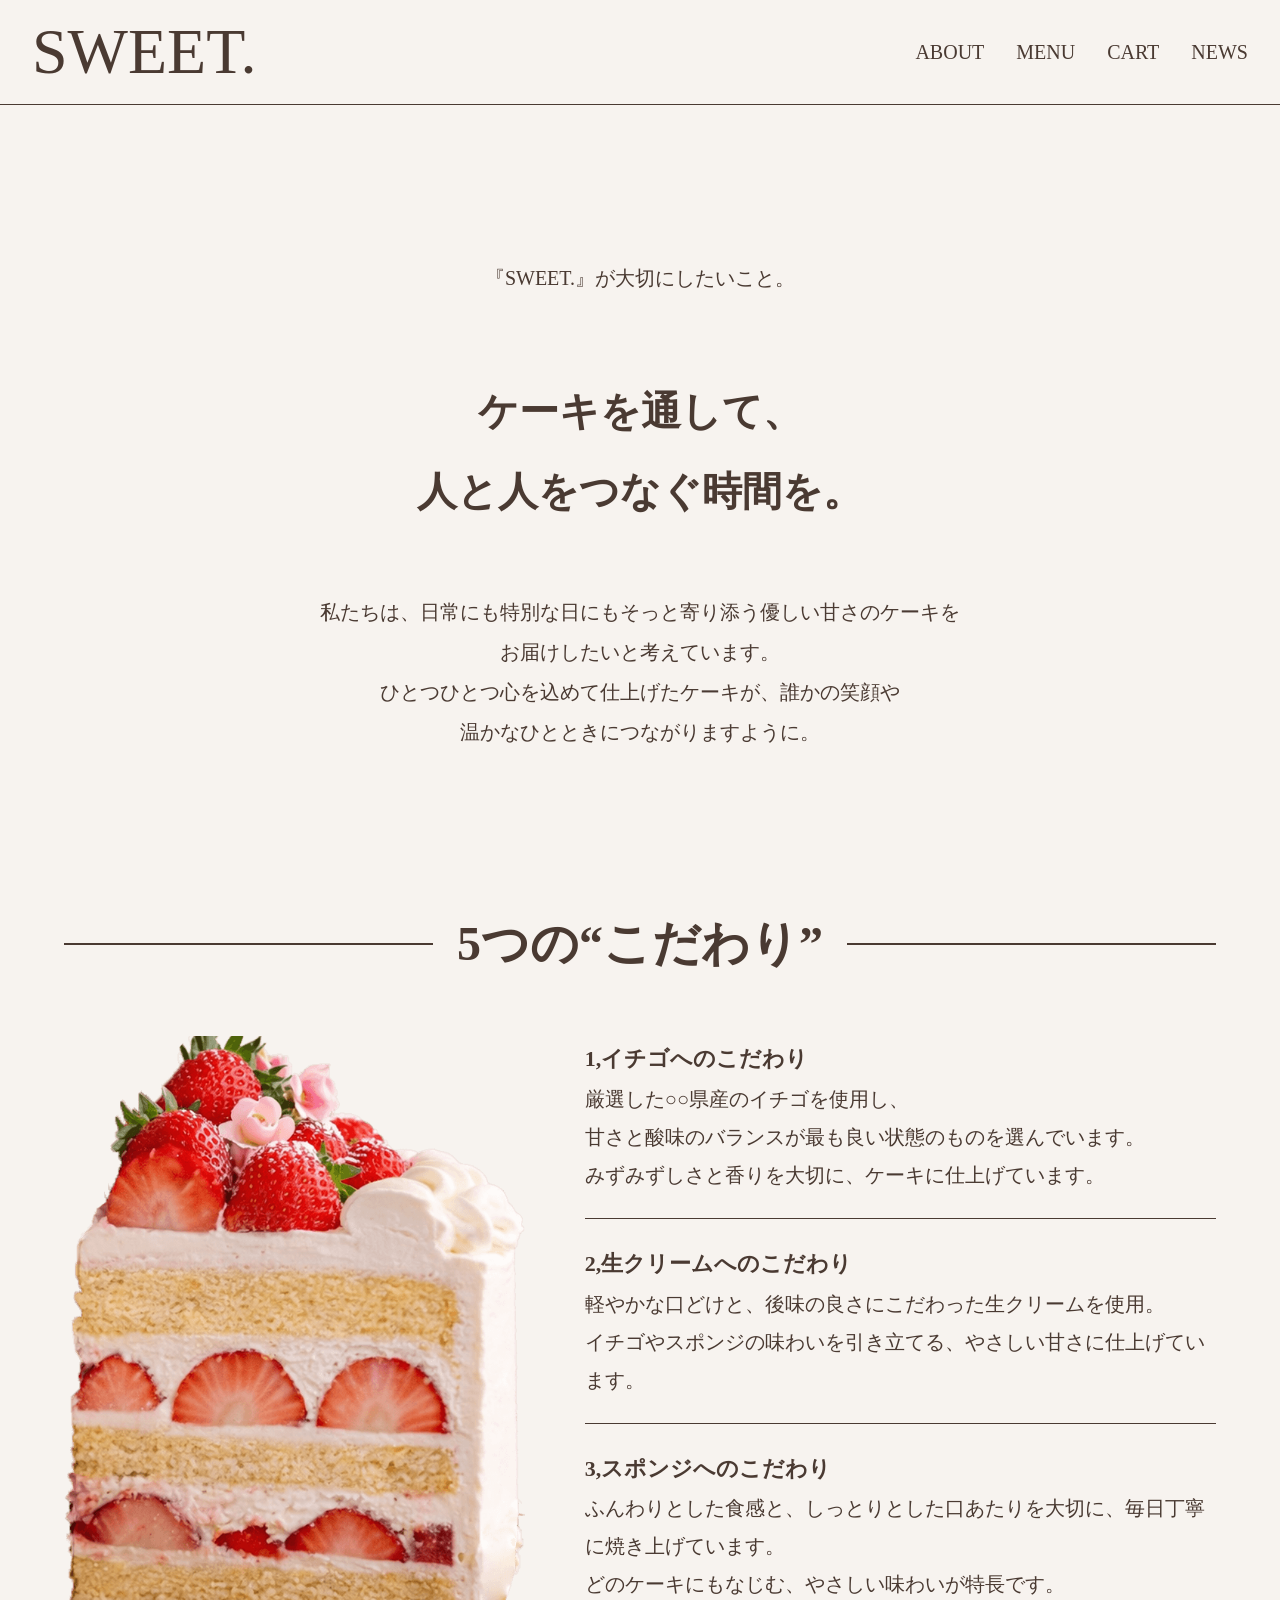
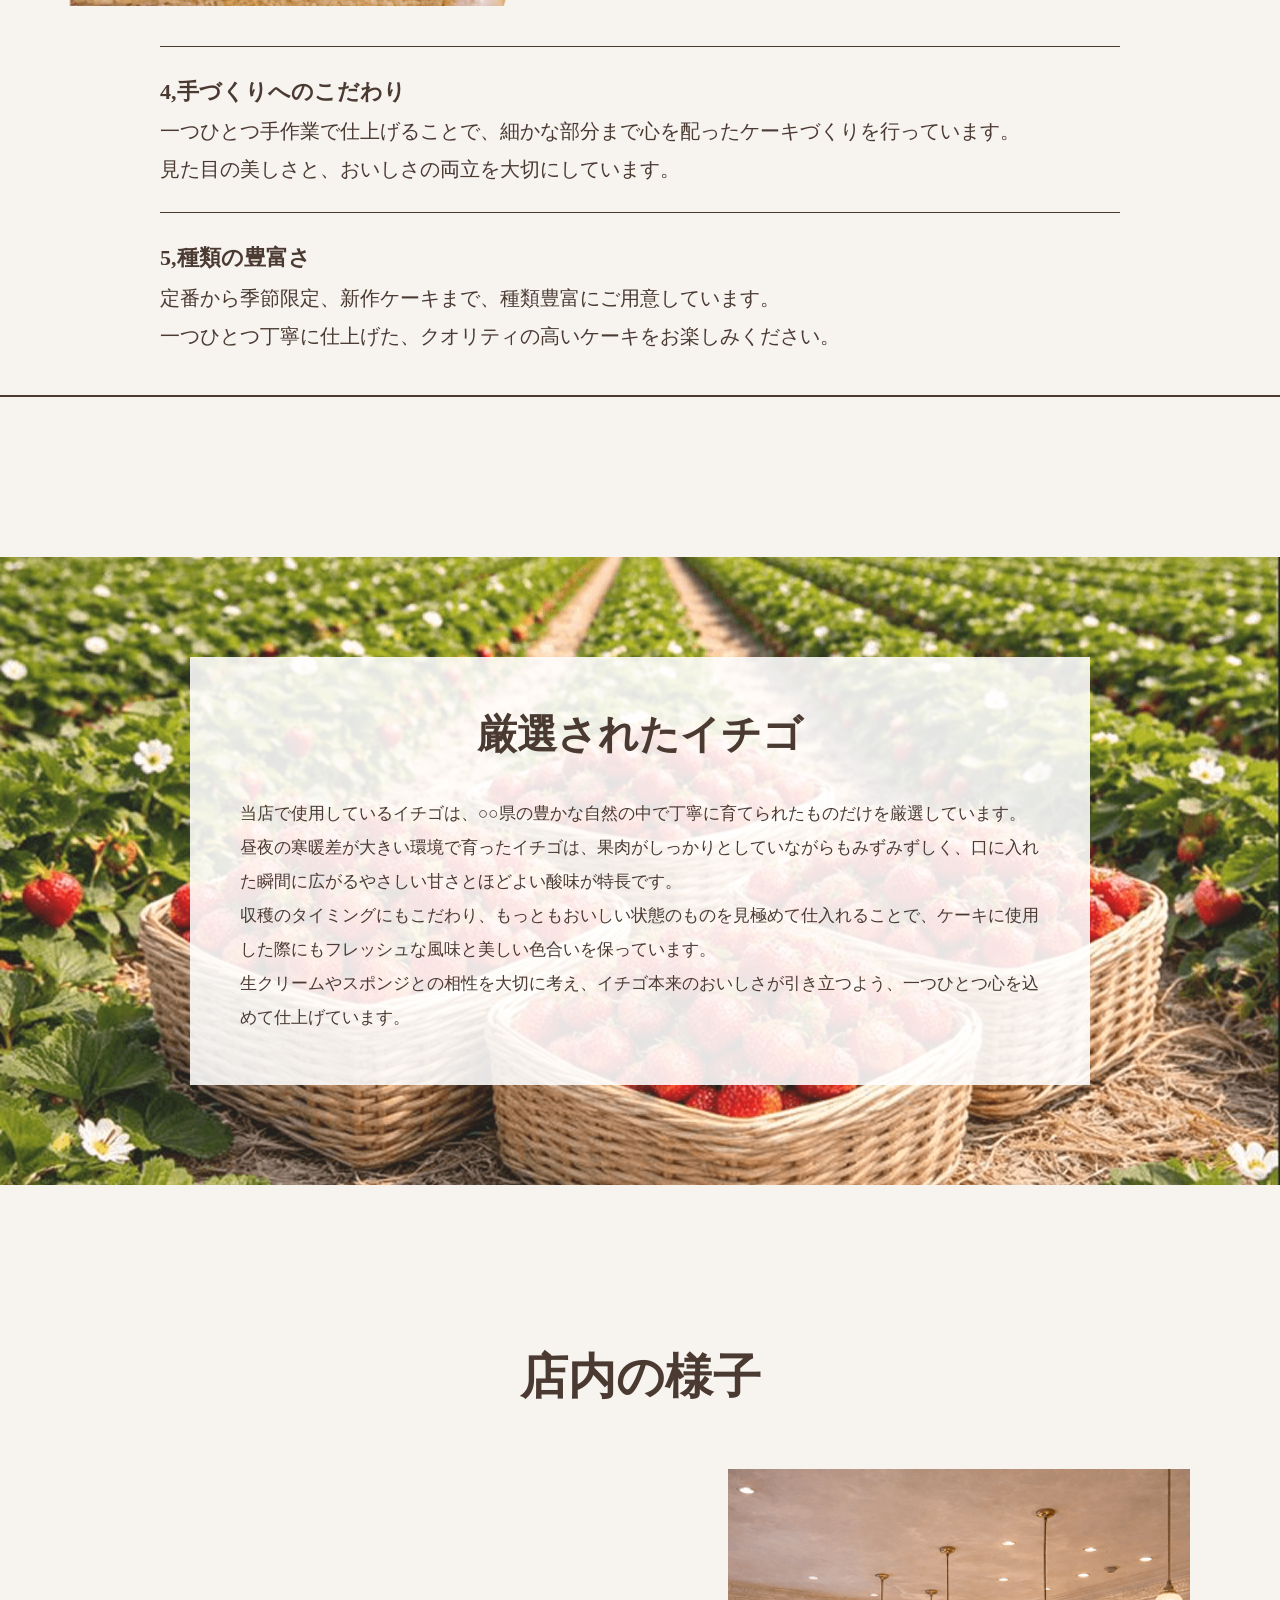
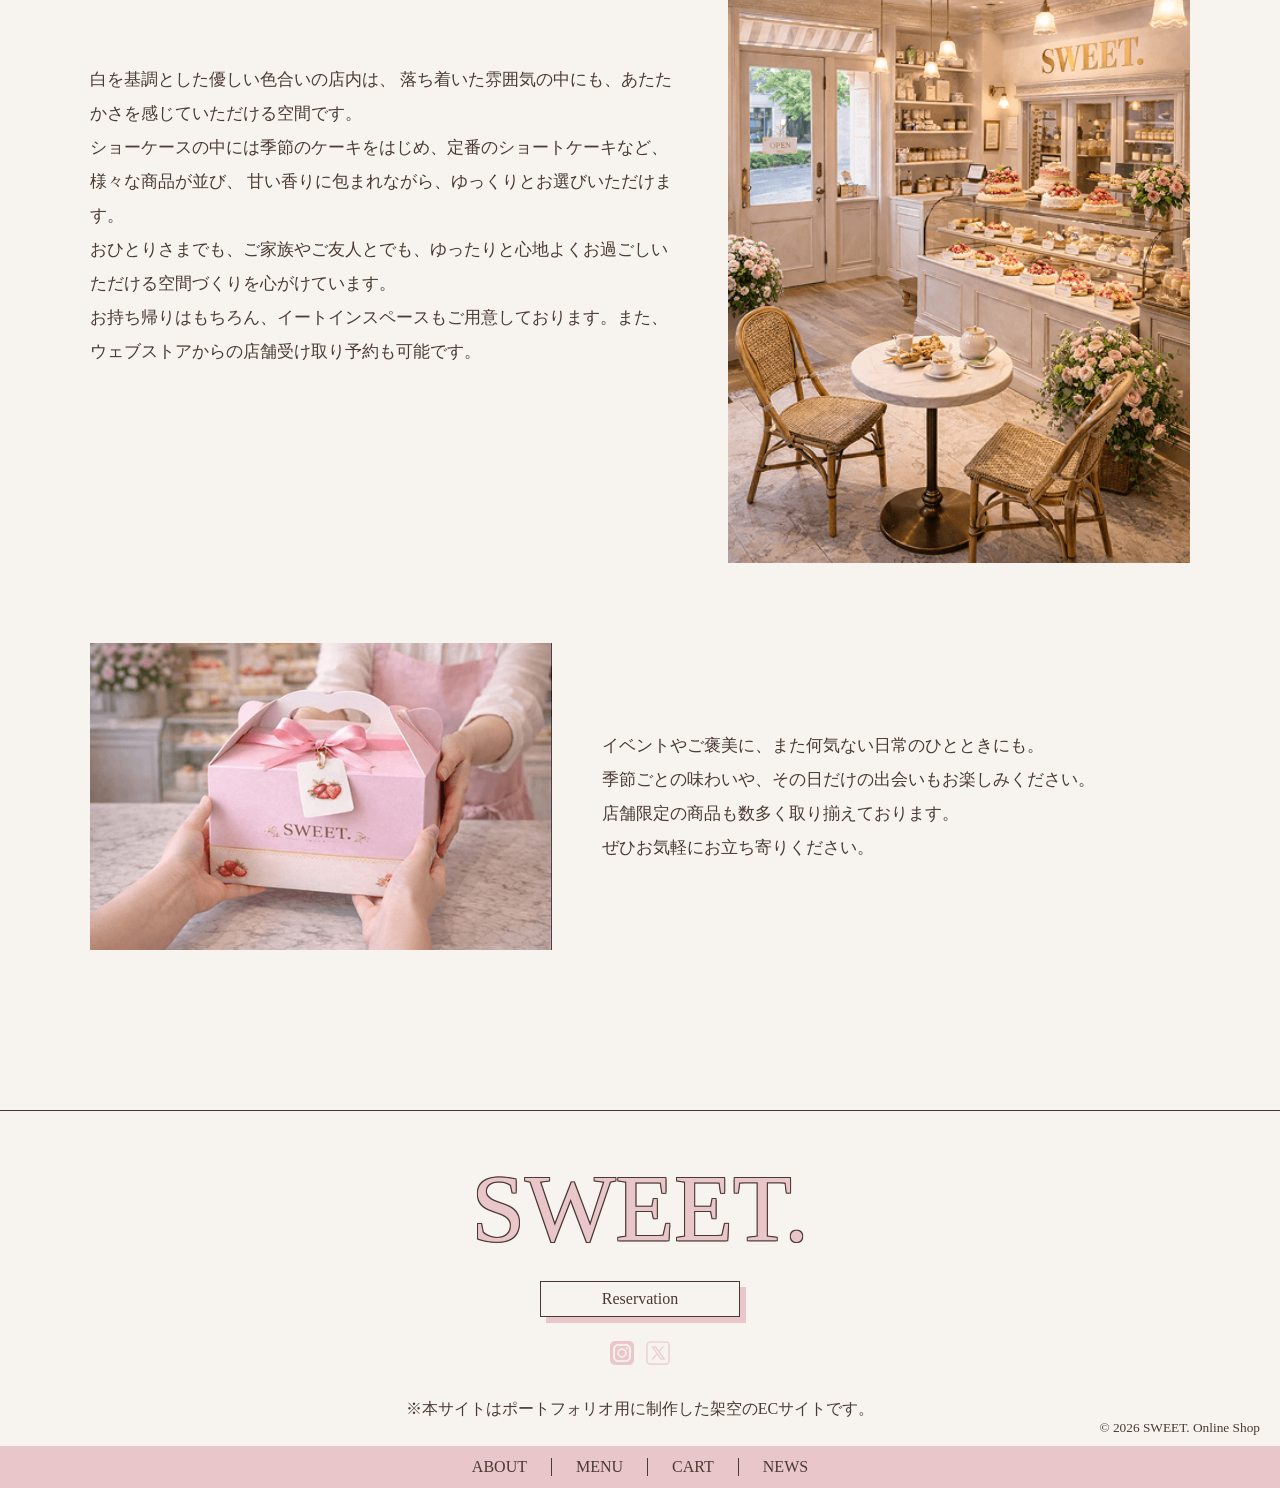
==== commit 14e33e72: "css," ====
--- a/sweet/about.html
+++ b/sweet/about.html
@@ -109,7 +109,7 @@
             <div class="yousu-box">
                 <div class="yousu-sent">
                     <p>
-                        白を基調とした優しい色合いの店内は。
+                        白を基調とした優しい色合いの店内は、
                         落ち着いた雰囲気の中にも、あたたかさを感じていただける空間です。<br>
                         ショーケースの中には季節のケーキをはじめ、定番のショートケーキなど、様々な商品が並び、
                         甘い香りに包まれながら、ゆっくりとお選びいただけます。<br>
@@ -145,6 +145,8 @@
                 <a href="#"><img src="images/index/x.png" alt="X"></a>
             </div>
 
+            <p>※本サイトはポートフォリオ用に制作した架空のECサイトです。</p>
+
             <small>© 2026 SWEET. Online Shop</small>
         </section>
 
--- a/sweet/css/style.css
+++ b/sweet/css/style.css
@@ -14,9 +14,6 @@
     --bl: #9ab4c4;
 
     --section-space: 160px;
-
-    user-select: none;
-    -webkit-user-select: none;
 }
 
 img {
@@ -445,7 +442,7 @@
     display: block;
 }
 
-.left>p {
+.left>div {
     margin-top: 16px;
 
     font-size: 16px;
@@ -631,7 +628,7 @@
 .orderlist,
 .cart-area-product {
     display: grid;
-    grid-template-columns: 2fr 1fr 1fr 1fr 100px;
+    grid-template-columns: 1.5fr 1.5fr 1fr 1fr 1fr 100px;
     gap: 20px;
     align-items: center;
 }
@@ -1039,7 +1036,7 @@
 }
 
 .footer-main {
-    padding: 50px 20px 30px;
+    padding: 50px 20px 10px;
 
     display: flex;
     flex-direction: column;
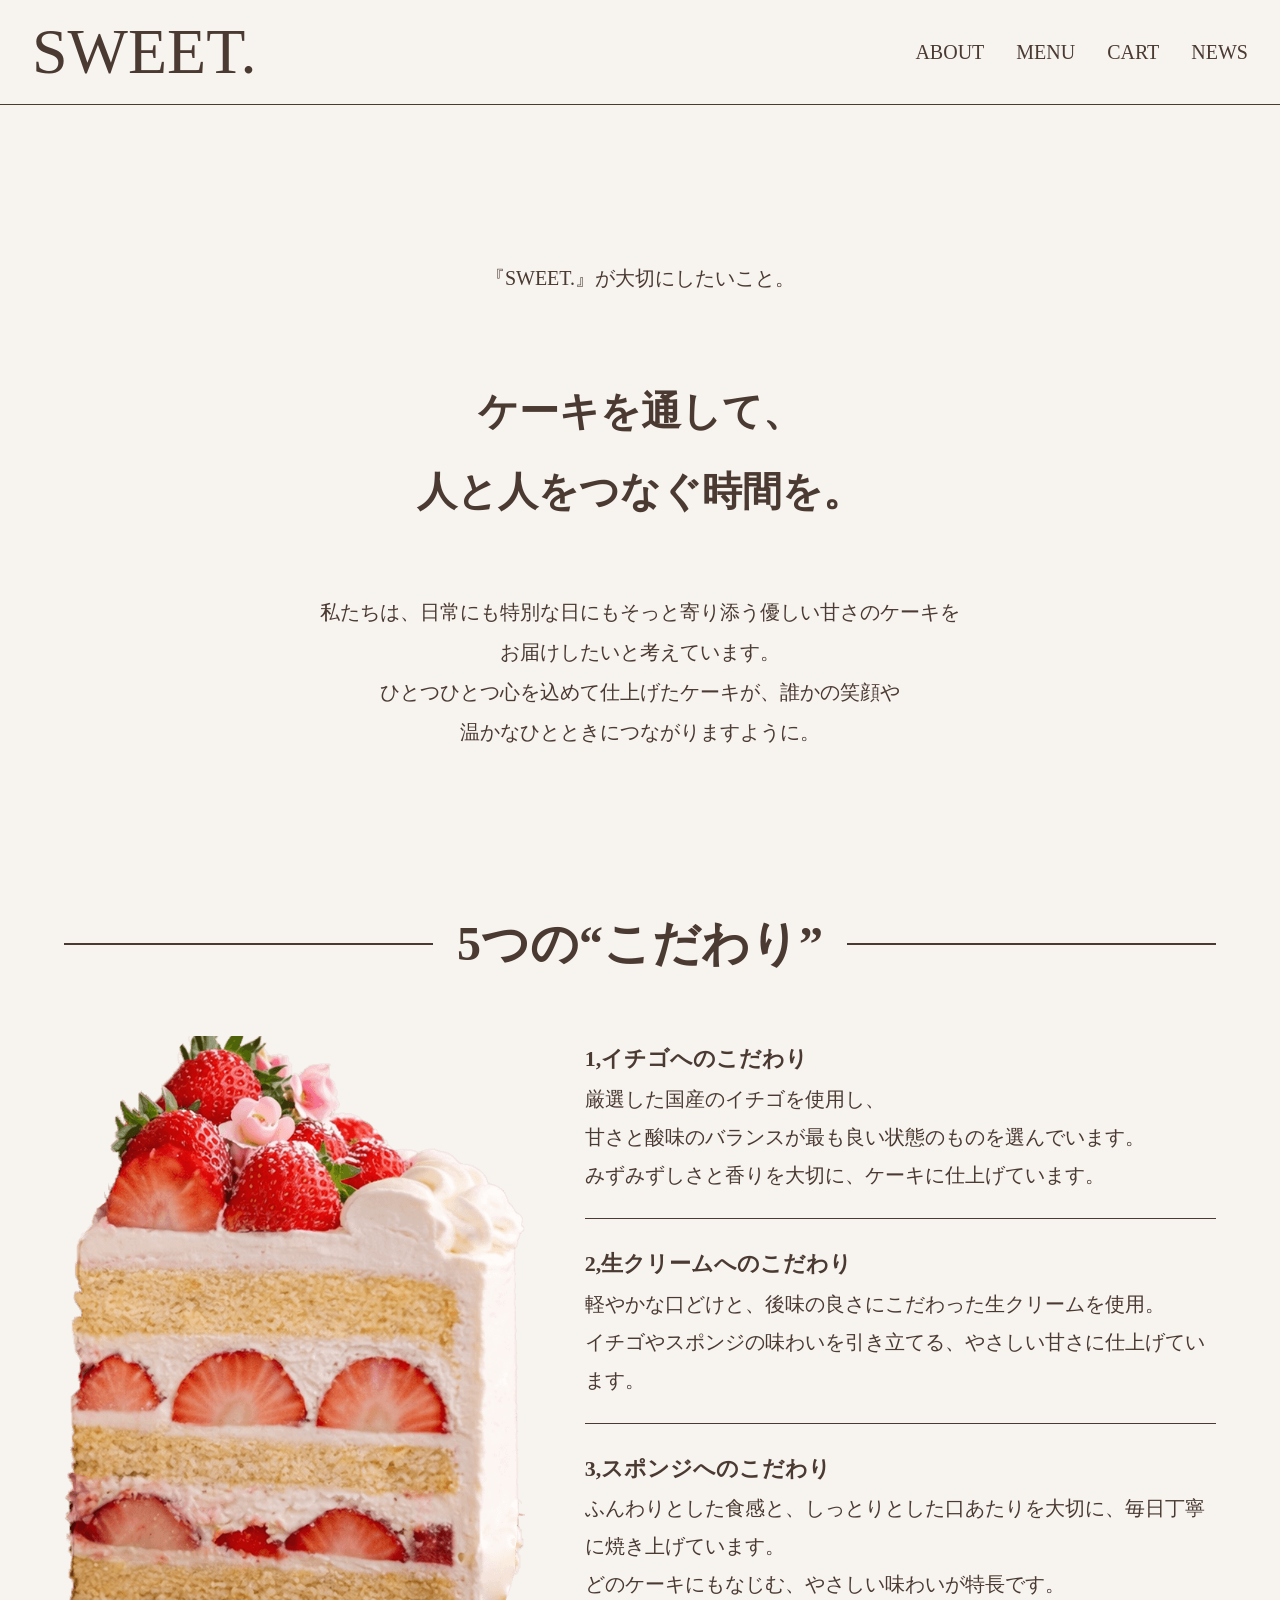
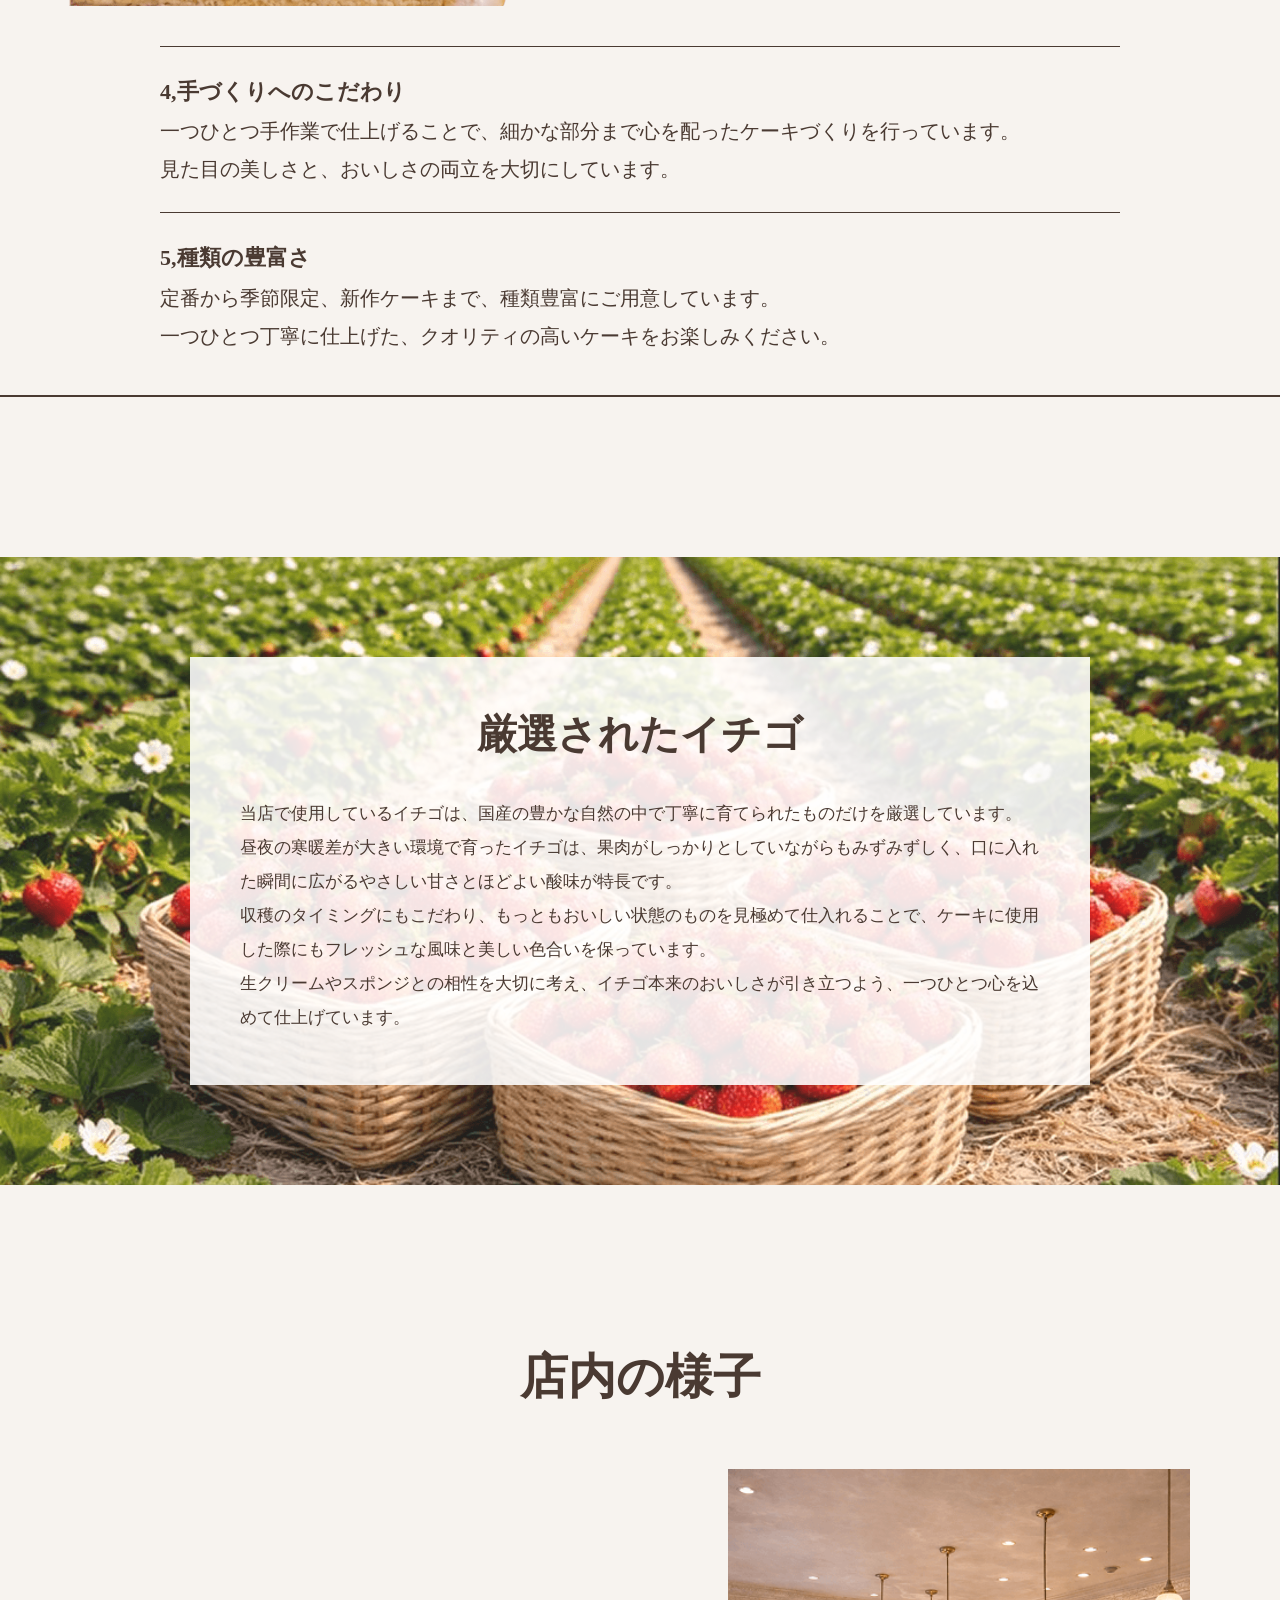
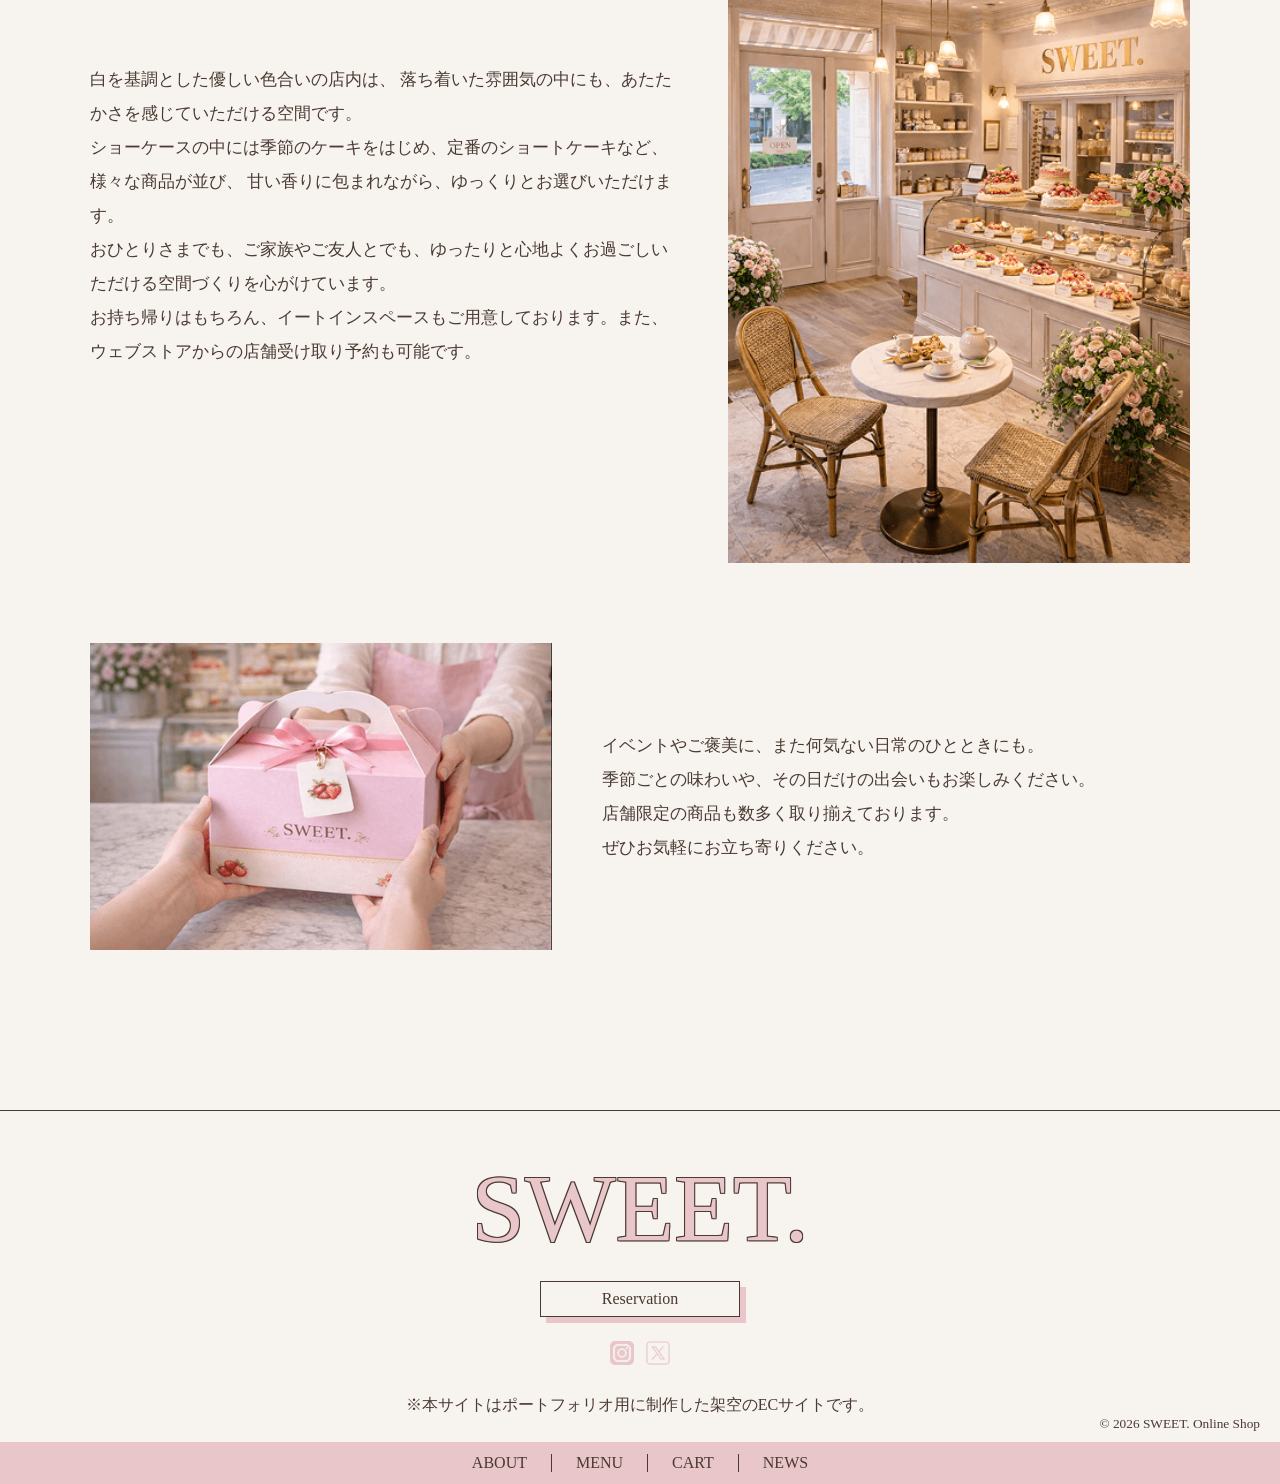
==== commit 33133d01: "insta x <a>タグ外した" ====
--- a/sweet/about.html
+++ b/sweet/about.html
@@ -54,7 +54,7 @@
                 <div class="kodawari-sent">
                     <p>
                         <strong>1,イチゴへのこだわり</strong><br>
-                        厳選した○○県産のイチゴを使用し、<br>
+                        厳選した国産のイチゴを使用し、<br>
                         甘さと酸味のバランスが最も良い状態のものを選んでいます。<br>
                         みずみずしさと香りを大切に、ケーキに仕上げています。
                     </p>
@@ -95,7 +95,7 @@
             <div class="ichigo-box">
                 <h2>厳選されたイチゴ</h2>
                 <p>
-                    当店で使用しているイチゴは、○○県の豊かな自然の中で丁寧に育てられたものだけを厳選しています。<br>
+                    当店で使用しているイチゴは、国産の豊かな自然の中で丁寧に育てられたものだけを厳選しています。<br>
                     昼夜の寒暖差が大きい環境で育ったイチゴは、果肉がしっかりとしていながらもみずみずしく、口に入れた瞬間に広がるやさしい甘さとほどよい酸味が特長です。<br>
                     収穫のタイミングにもこだわり、もっともおいしい状態のものを見極めて仕入れることで、ケーキに使用した際にもフレッシュな風味と美しい色合いを保っています。<br>
                     生クリームやスポンジとの相性を大切に考え、イチゴ本来のおいしさが引き立つよう、一つひとつ心を込めて仕上げています。
@@ -141,8 +141,8 @@
             </div>
 
             <div class="sns">
-                <a href="#"><img src="images/index/instagram.png" alt="Instagram"></a>
-                <a href="#"><img src="images/index/x.png" alt="X"></a>
+                <img src="images/index/instagram.png" alt="Instagram">
+                <img src="images/index/x.png" alt="X">
             </div>
 
             <p>※本サイトはポートフォリオ用に制作した架空のECサイトです。</p>
--- a/sweet/css/style.css
+++ b/sweet/css/style.css
@@ -1106,58 +1106,143 @@
 @media (max-width: 768px) {
 
     :root {
-        --section-space: 100px;
-    }
-
-    /* Header */
+        --section-space: 80px;
+    }
+
     header {
-        padding: 16px;
+        padding: 12px 16px;
+
+        flex-direction: column;
+        align-items: flex-start;
+        gap: 12px;
     }
 
     .header-title {
         font-size: 42px;
     }
 
+    .header-list {
+        width: 100%;
+    }
+
     .header-list nav ul {
-        gap: 14px;
+        width: 100%;
+
+        justify-content: space-between;
+        gap: 0;
     }
 
     .header-list a {
         font-size: 13px;
     }
 
-    /* Index */
+    main {
+        background: transparent;
+    }
+
     .hero {
-        min-height: 500px;
-        padding: 40px 24px;
+        width: 100%;
+        height: 100svh;
+        min-height: 100svh;
+
+        position: sticky;
+        top: 0;
+        z-index: 0;
+
+        display: flex;
+        align-items: flex-start;
+
+        padding: 80px 24px 40px;
+
+        background:
+            url("../images/header.png") center / cover no-repeat;
     }
 
     .hero h1 {
-        font-size: 52px;
+        font-size: 48px;
+    }
+
+    .hero-sent p {
+        margin-top: 18px;
+        font-size: 15px;
+    }
+
+    .hero-sent a {
+        margin-top: 22px;
+        padding: 8px 24px;
+    }
+
+    .home-content {
+        position: relative;
+        z-index: 1;
+
+        margin-top: -30px;
+        padding-top: 40px;
+
+        background: var(--cleam);
+        border-radius: 30px 30px 0 0;
+    }
+
+    .index-news {
+        width: 90%;
+    }
+
+    .section-title {
+        margin-bottom: 20px;
     }
 
     .section-title h2 {
         font-size: 48px;
     }
 
+    .section-title a {
+        font-size: 14px;
+    }
+
     .index-news-topicks {
+        gap: 12px;
+
+        overflow-x: auto;
+
         margin-right: -5%;
     }
 
     .index-news-topicks .news-box-index {
-        flex: 0 0 75%;
+        flex: 0 0 78%;
+    }
+
+    .news-box-index img {
+        display: block;
+    }
+
+    .news-box-index p {
+        padding: 8px 4px;
+
+        font-size: 14px;
+        line-height: 1.6;
+    }
+
+
+    /* Online Shop */
+    .online-shop {
+        width: 90%;
     }
 
     .online-shop h2 {
-        font-size: 22px;
+        margin-bottom: 30px;
+
+        font-size: 20px;
     }
 
     .online-shop img {
-        width: 180px;
+        width: 170px;
     }
 
     .online-shop p {
-        font-size: 15px;
+        margin-top: 30px;
+
+        font-size: 14px;
+        line-height: 2;
     }
 
     .pick-up h2 {
@@ -1166,36 +1251,61 @@
 
     .pick-up-box {
         justify-content: flex-start;
+        gap: 20px;
+
         overflow-x: auto;
 
-        padding: 50px 24px;
+        padding: 45px 24px;
     }
 
     .pick-up-box article {
-        flex: 0 0 75%;
+        flex: 0 0 78%;
         width: auto;
     }
 
+    .pick-up-box .title {
+        font-size: 34px;
+    }
+
     .pick-up-box .price {
-        font-size: 40px;
+        font-size: 38px;
+    }
+
+    .pick-up-box .price span {
+        font-size: 22px;
+    }
+
+    .menu-go {
+        width: 220px;
+
+        margin-top: 30px;
+
+        font-size: 36px;
     }
 
     .cake-shop {
-        margin-top: 140px;
+        width: 90%;
+        margin-top: 120px;
+
         flex-direction: column;
+        align-items: stretch;
     }
 
     .cake-shop-box {
         width: 100%;
-        padding: 40px 24px;
+        padding: 32px 24px;
     }
 
     .cake-shop h2 {
-        font-size: 56px;
+        font-size: 54px;
     }
 
     .cake-shop-sent {
-        font-size: 16px;
+        font-size: 15px;
+    }
+
+    .cake-shop-box>a {
+        font-size: 20px;
     }
 
     .cake-shop-img {
@@ -1204,18 +1314,22 @@
         margin: 0;
     }
 
-    /* Menu */
+    .menu-page {
+        width: 90%;
+    }
+
     .menu-title {
         gap: 16px;
+
         margin: 40px 0 60px;
     }
 
     .menu-title h1 {
-        font-size: 64px;
+        font-size: 60px;
     }
 
     .item-list {
-        gap: 60px;
+        gap: 50px;
     }
 
     .item-list article {
@@ -1224,12 +1338,13 @@
     }
 
     .item-list-sent h2 {
-        font-size: 44px;
+        font-size: 42px;
     }
 
     .item-list-sent p {
-        margin-top: 16px;
-        font-size: 48px;
+        margin: 16px 0 16px auto;
+
+        font-size: 46px;
     }
 
     .item-list-sent span {
@@ -1237,7 +1352,451 @@
     }
 
     .more-link {
-        margin-top: 12px;
+        margin-top: 8px;
+        padding: 8px;
+
+        font-size: 28px;
+    }
+
+    .product-page {
+        width: 90%;
+
+        margin-top: 50px;
+
+        grid-template-columns: 1fr;
+        gap: 40px;
+    }
+
+    .left {
+        width: 100%;
+    }
+
+    .left img {
+        width: 100%;
+    }
+
+    .left>div {
+        font-size: 13px;
+    }
+
+    .right h2 {
+        font-size: 28px;
+    }
+
+    .right h2 span {
+        font-size: 16px;
+    }
+
+    .right>p {
+        font-size: 14px;
+    }
+
+    .product-price {
+        margin-top: 20px;
+
+        font-size: 44px;
+    }
+
+    .product-price span {
+        font-size: 18px;
+    }
+
+    .product-form {
+        gap: 22px;
+
+        margin-top: 36px;
+
+        font-size: 16px;
+    }
+
+    .product-button {
+        gap: 12px;
+    }
+
+    .date-box {
+        flex-direction: column;
+        align-items: flex-start;
+        gap: 6px;
+    }
+
+    .date-box p {
+        font-size: 12px;
+    }
+
+    .option-detail textarea {
+        max-width: none;
+    }
+
+    .add-btn {
+        width: 100%;
+        max-width: 320px;
+
+        margin-top: 20px;
+
+        font-size: 26px;
+    }
+
+    .cart-page-emp {
+        margin-top: 60px;
+    }
+
+    .cart-page-emp h1 {
+        font-size: 52px;
+    }
+
+    .cart-page-emp img {
+        width: 70%;
+
+        margin: 60px auto;
+    }
+
+    .cart-page-emp a {
+        padding: 10px 26px;
+
+        font-size: 16px;
+    }
+
+    .cart-title {
+        margin-top: 50px;
+
+        font-size: 64px;
+    }
+
+    .cart-table {
+        width: 90%;
+
+        margin-top: 60px;
+    }
+
+    .orderlist {
+        display: none;
+    }
+
+    .cart-area {
+        gap: 16px;
+    }
+
+    .cart-area-product {
+        display: grid;
+        grid-template-columns: 1fr 1fr;
+        gap: 18px 12px;
+
+        padding: 20px;
+    }
+
+    .cart-area-product>strong {
+        grid-column: 1 / -1;
+
+        font-size: 20px;
+    }
+
+    .cart-area-product>p {
+        font-size: 14px;
+    }
+
+    .cart-area-product>p:nth-of-type(1)::before {
+        content: "Size";
+    }
+
+    .cart-area-product>p:nth-of-type(2)::before {
+        content: "Quantity";
+    }
+
+    .cart-area-product>p:nth-of-type(3)::before {
+        content: "Price";
+    }
+
+    .cart-area-product>p:nth-of-type(4)::before {
+        content: "Total";
+    }
+
+    .cart-area-product>p::before {
+        display: block;
+
+        margin-bottom: 5px;
+
+        font-size: 11px;
+        color: var(--gold);
+    }
+
+    .cart_del {
+        grid-column: 1 / -1;
+
+        text-align: right;
+    }
+
+    .total-box {
+        padding: 0 0 14px;
+    }
+
+    .total-box h2 {
+        font-size: 36px;
+    }
+
+    .total-box strong {
+        font-size: 32px;
+    }
+
+    .cart-line {
+        margin-top: 70px;
+    }
+
+    .cart-pay {
+        flex-direction: column;
+        gap: 24px;
+
+        padding: 24px 0;
+    }
+
+    .cart-pay h2 {
+        font-size: 34px;
+    }
+
+    .cart-pay form {
+        gap: 10px;
+
+        font-size: 16px;
+    }
+
+    .cart-order {
+        width: 90%;
+
+        margin-top: 50px;
+        padding: 16px;
+
+        font-size: 40px;
+    }
+
+    .about-p {
+        margin-top: 70px;
+
+        font-size: 16px;
+    }
+
+    .joshou {
+        width: 88%;
+
+        margin-top: 50px;
+
+        font-size: 15px;
+        line-height: 2;
+    }
+
+    .joshou br {
+        display: none;
+    }
+
+    .concept {
+        margin-bottom: 40px;
+
+        font-size: 28px;
+        line-height: 1.7;
+    }
+
+    .concept br {
+        display: block;
+    }
+
+    .kodawari-title {
+        gap: 12px;
+
+        margin-bottom: 40px;
+    }
+
+    .kodawari-title h2 {
+        font-size: 28px;
+    }
+
+    .kodawari-box {
+        width: 88%;
+
+        flex-direction: column;
+        gap: 40px;
+    }
+
+    .kodawari-box img {
+        width: 75%;
+    }
+
+    .kodawari-sent {
+        width: 100%;
+
+        font-size: 15px;
+        line-height: 1.8;
+    }
+
+    .kodawari-sent strong {
+        font-size: 17px;
+    }
+
+    .kodawari-sent br {
+        display: none;
+    }
+
+    .kodawari-sent-02 {
+        width: 88%;
+
+        margin: 30px auto;
+    }
+
+    .ichigo {
+        padding: 60px 16px;
+    }
+
+    .ichigo-box {
+        padding: 28px 20px;
+    }
+
+    .ichigo-box h2 {
+        margin-bottom: 24px;
+
+        font-size: 28px;
+    }
+
+    .ichigo-box p {
+        font-size: 14px;
+        line-height: 1.9;
+    }
+
+    .ichigo-box br {
+        display: none;
+    }
+
+    .yousu {
+        width: 88%;
+    }
+
+    .yousu h2 {
+        margin-bottom: 45px;
+
+        font-size: 34px;
+    }
+
+    .yousu-box {
+        gap: 70px;
+    }
+
+    .yousu-sent {
+        flex-direction: column;
+        gap: 24px;
+    }
+
+    .yousu-sent img {
+        width: 100%;
+
+        order: -1;
+    }
+
+    .yousu-sent p {
+        font-size: 14px;
+        line-height: 1.9;
+    }
+
+    .yousu-sent br {
+        display: none;
+    }
+
+    .news-page-title {
+        width: 90%;
+
+        margin: 50px auto 20px;
+
         font-size: 30px;
     }
+
+    .news-page-topicks {
+        width: 90%;
+    }
+
+    .news-box a {
+        gap: 16px;
+
+        padding: 16px 0;
+    }
+
+    .news-box img {
+        width: 105px;
+    }
+
+    .news-box p {
+        font-size: 13px;
+        line-height: 1.6;
+    }
+
+    .news-box p span {
+        margin-top: 6px;
+
+        font-size: 11px;
+    }
+
+    .news-box a::after {
+        font-size: 24px;
+    }
+
+    .news-article {
+        width: 90%;
+
+        margin-top: 60px;
+    }
+
+    .news-article h2 {
+        font-size: 24px;
+    }
+
+    .news-sent {
+        width: 95%;
+    }
+
+    .news-sent>span {
+        margin-bottom: 35px;
+
+        font-size: 14px;
+    }
+
+    .news-sent p {
+        margin-bottom: 26px;
+
+        font-size: 15px;
+        line-height: 1.9;
+    }
+
+    footer {
+        margin-top: 80px;
+    }
+
+    .footer-main {
+        padding: 40px 20px 20px;
+    }
+
+    .footer-main h2 {
+        font-size: 64px;
+    }
+
+    .reservation-button {
+        margin: 20px 0;
+    }
+
+    .reservation-button a {
+        width: 180px;
+    }
+
+    .footer-main p {
+        font-size: 11px;
+    }
+
+    .footer-main small {
+        margin: 20px 0 0;
+
+        font-size: 11px;
+    }
+
+    .footer-nav {
+        padding: 10px 4px;
+    }
+
+    .footer-nav a {
+        padding: 0 10px;
+
+        font-size: 12px;
+    }
 }
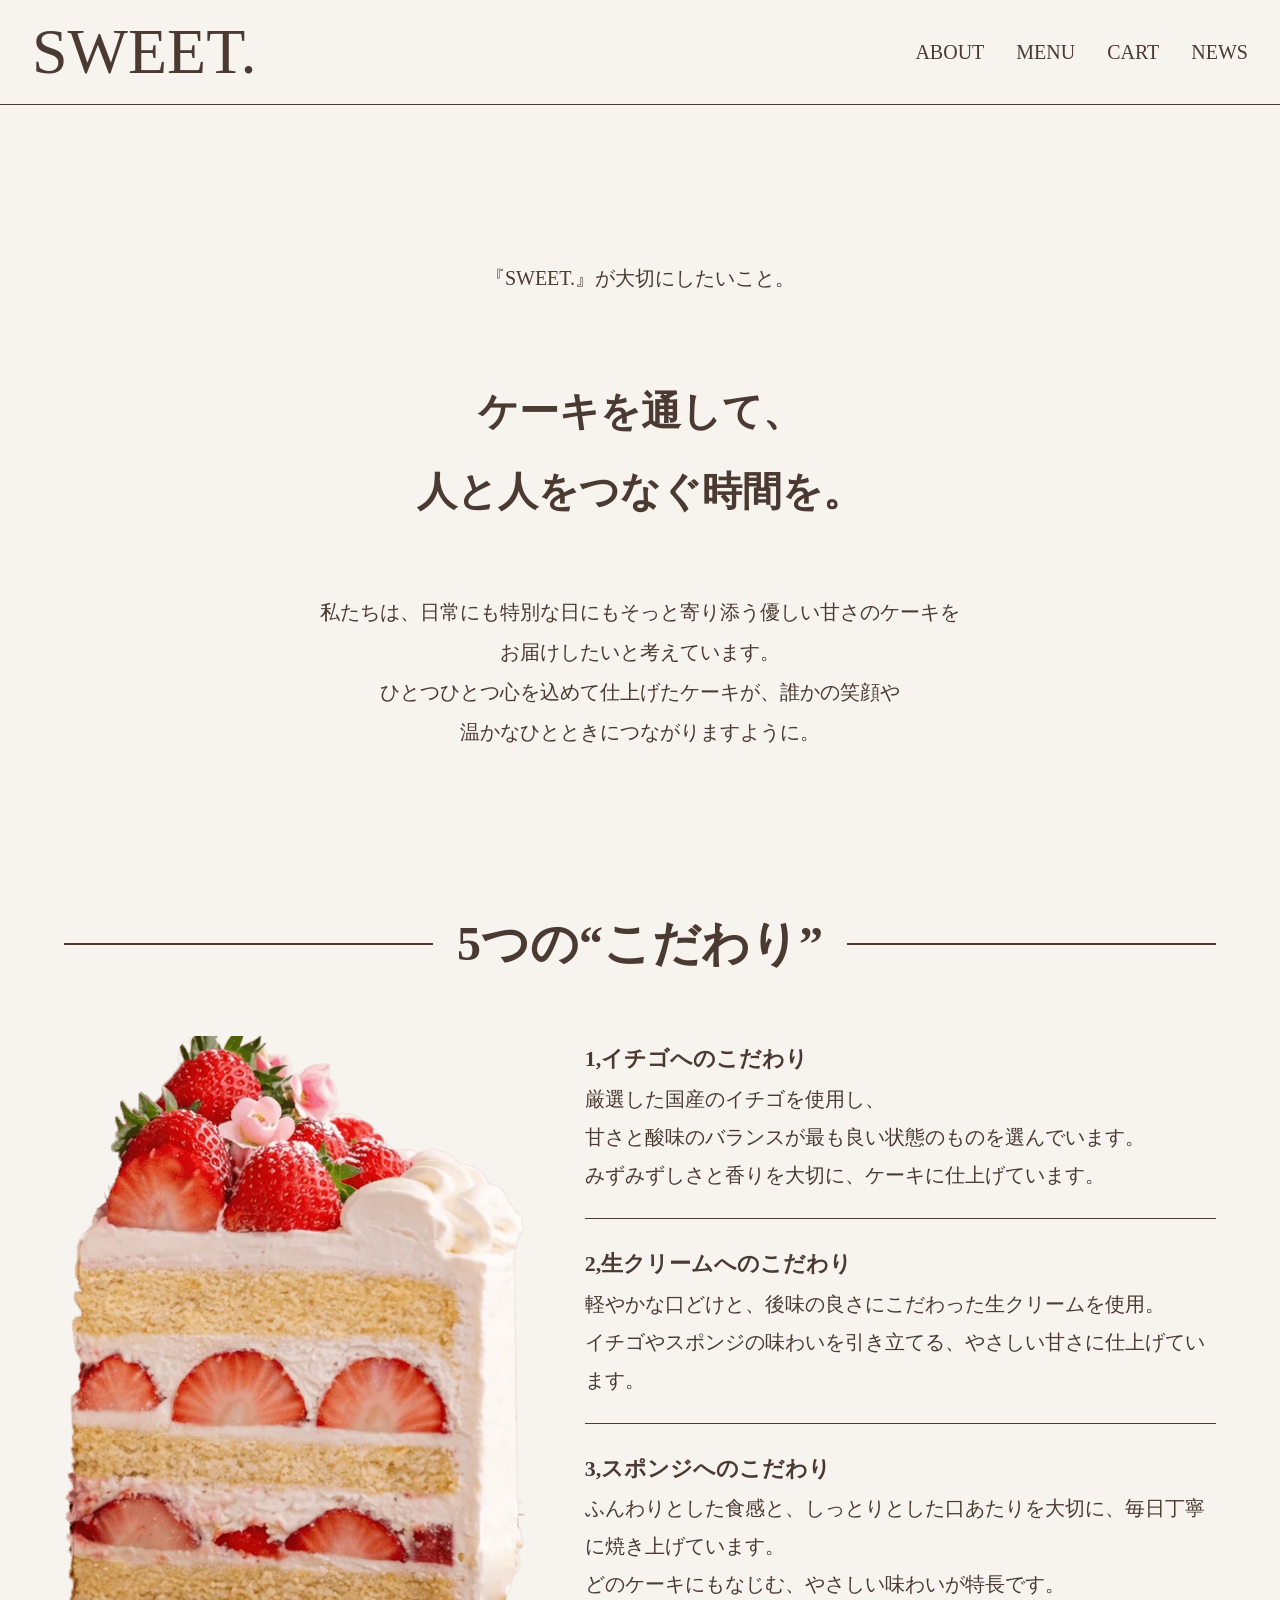
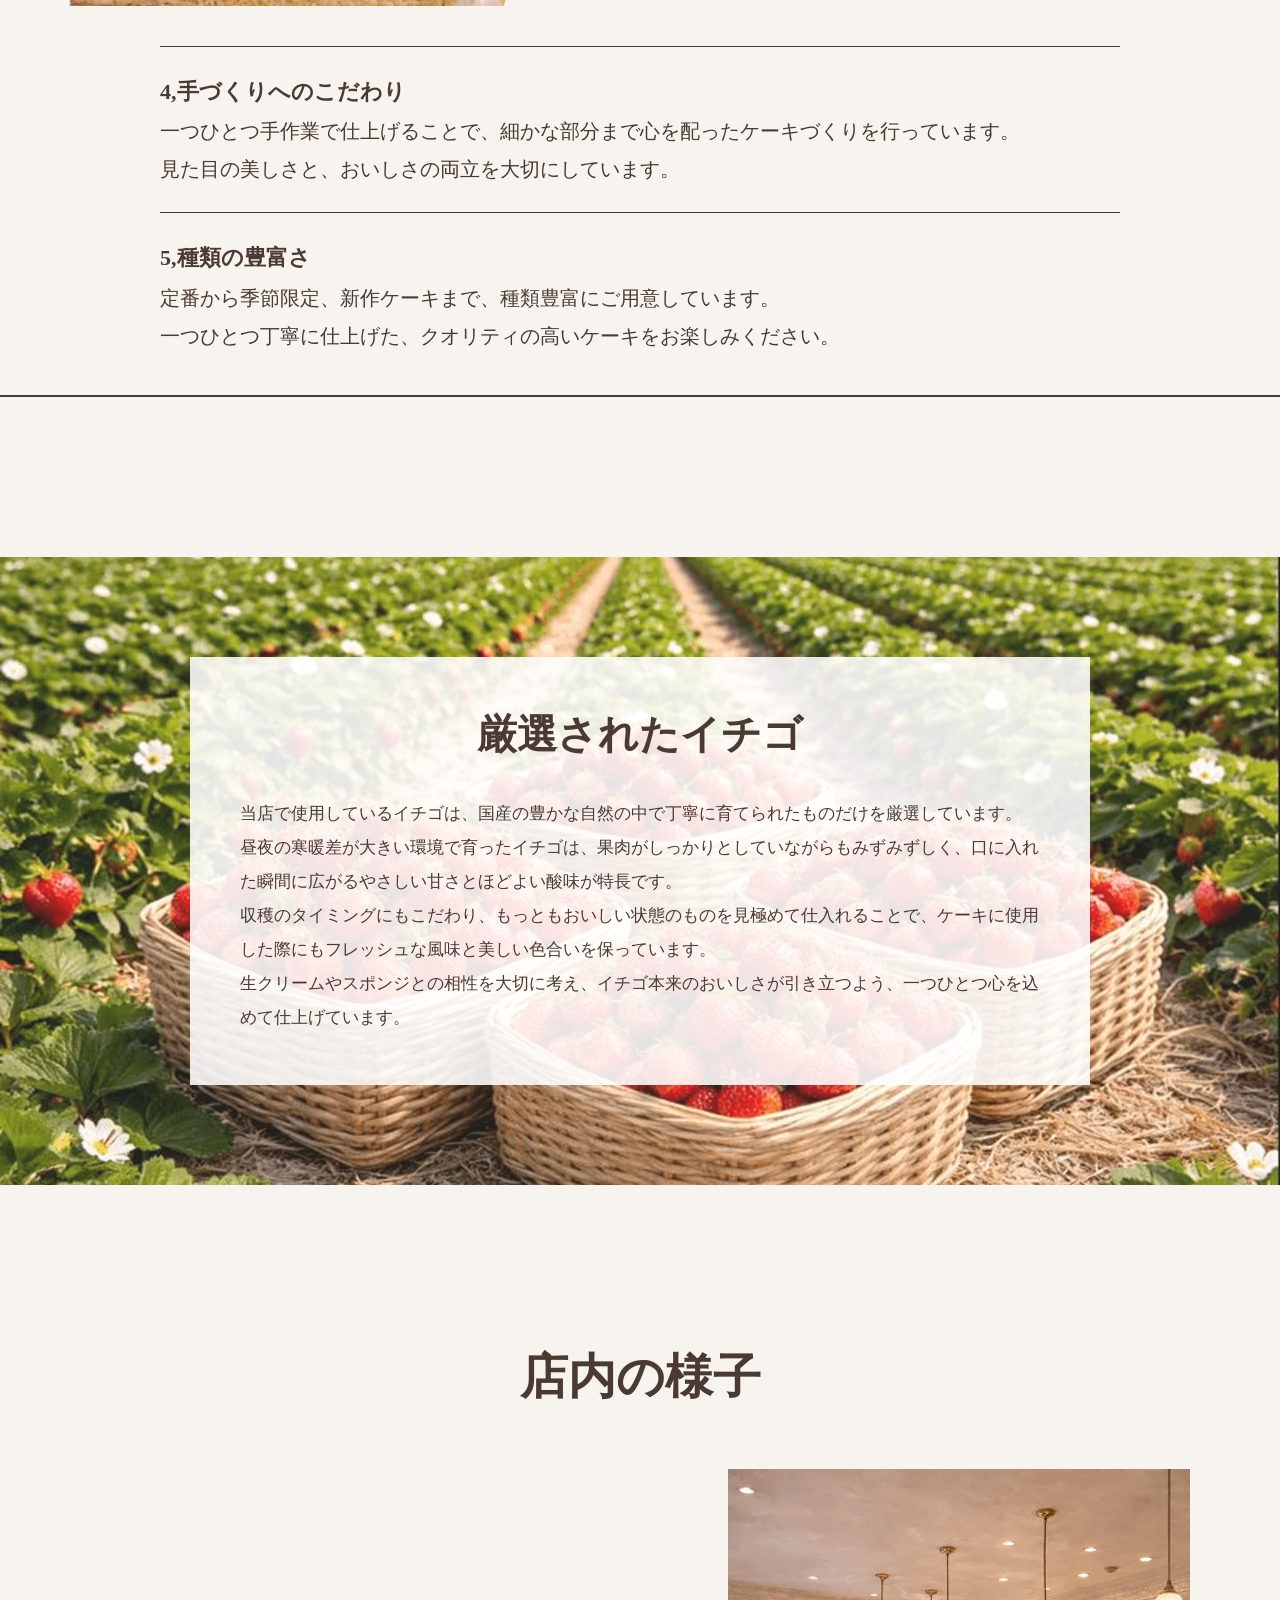
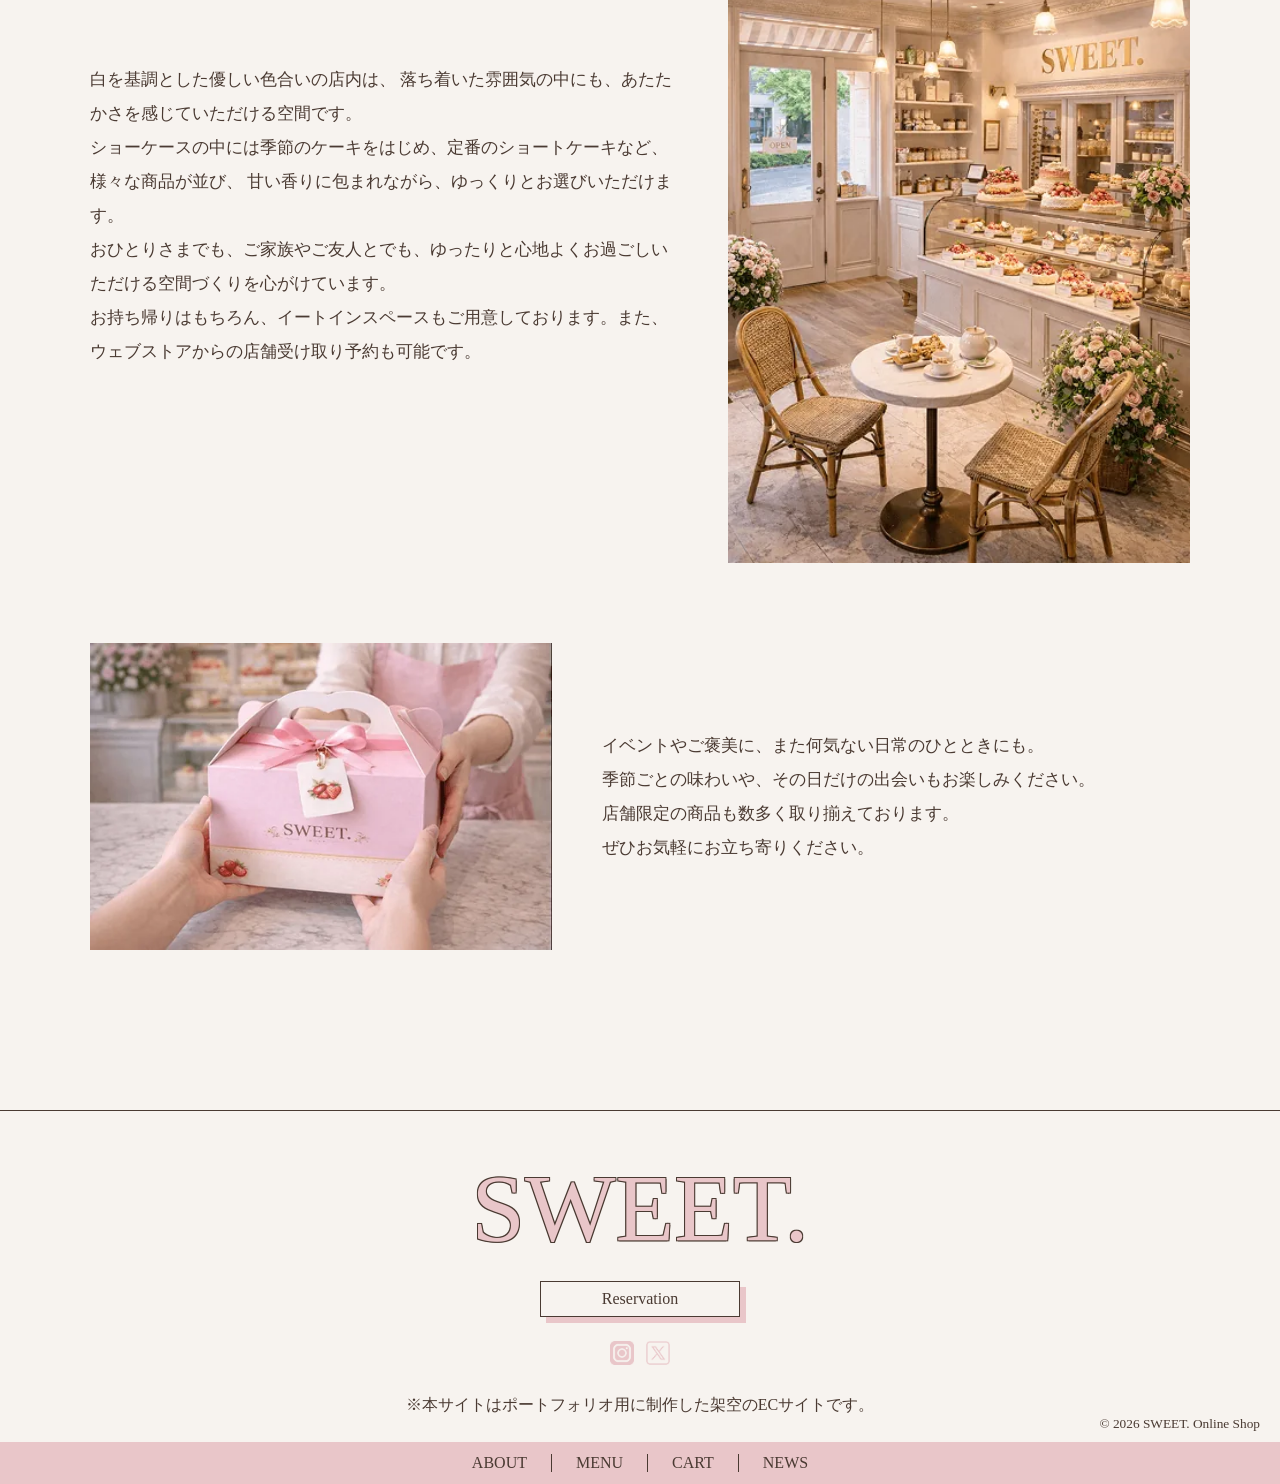
==== commit 907955a6: ".png .webp化" ====
--- a/sweet/about.html
+++ b/sweet/about.html
@@ -50,7 +50,7 @@
             </div>
 
             <div class="kodawari-box">
-                <img src="images/about/shortcake-inside.png" alt="ショートケーキの写真">
+                <img src="images/about/shortcake-inside.webp" alt="ショートケーキの写真">
                 <div class="kodawari-sent">
                     <p>
                         <strong>1,イチゴへのこだわり</strong><br>
@@ -116,11 +116,11 @@
                         おひとりさまでも、ご家族やご友人とでも、ゆったりと心地よくお過ごしいただける空間づくりを心がけています。<br>
                         お持ち帰りはもちろん、イートインスペースもご用意しております。また、ウェブストアからの店舗受け取り予約も可能です。
                     </p>
-                    <img src="images/about/shop-in.png" alt="店内の写真">
+                    <img src="images/about/shop-in.webp" alt="店内の写真">
                 </div>
 
                 <div class="yousu-sent">
-                    <img src="images/about/shop-present.png" alt="商品受け渡しの写真">
+                    <img src="images/about/shop-present.webp" alt="商品受け渡しの写真">
                     <p>
                         イベントやご褒美に、また何気ない日常のひとときにも。<br>
                         季節ごとの味わいや、その日だけの出会いもお楽しみください。<br>
@@ -141,8 +141,8 @@
             </div>
 
             <div class="sns">
-                <img src="images/index/instagram.png" alt="Instagram">
-                <img src="images/index/x.png" alt="X">
+                <img src="images/index/instagram.webp" alt="Instagram">
+                <img src="images/index/x.webp" alt="X">
             </div>
 
             <p>※本サイトはポートフォリオ用に制作した架空のECサイトです。</p>
--- a/sweet/css/style.css
+++ b/sweet/css/style.css
@@ -132,13 +132,16 @@
 
 /* Index */
 .hero {
-    min-height: 650px;
+    min-height: 750px;
     padding: 8%;
 
     display: flex;
     align-items: center;
 
-    background: url("../images/header.png") center / cover no-repeat;
+    background-image: url("../images/header-2.webp");
+    background-size: cover;
+    background-position: right bottom;
+    background-repeat: no-repeat;
 }
 
 .hero-sent {
@@ -238,7 +241,7 @@
 
     padding: 80px 8% 60px;
 
-    background: url("../images/index/background-stripe.png") center / 100% 100% no-repeat;
+    background: url("../images/index/background-stripe.webp") center / 100% 100% no-repeat;
 }
 
 .pick-up-box article {
@@ -246,6 +249,7 @@
     max-width: 380px;
 
     background: var(--cleam);
+    border: var(--br) 1px solid;
 
     transition: transform 0.2s;
 }
@@ -626,7 +630,7 @@
 }
 
 .orderlist,
-.cart-area-product {
+.order-detail {
     display: grid;
     grid-template-columns: 1.5fr 1.5fr 1fr 1fr 1fr 100px;
     gap: 20px;
@@ -642,30 +646,79 @@
     flex-direction: column;
     gap: 8px;
 
-    margin-top: 8px;
+    margin-top: 2px;
 }
 
 .cart-area-product {
+    padding: 16px;
+    border: 1px solid var(--br);
+}
+
+.order-detail {
     padding: 24px 16px;
-
-    border: 1px solid var(--br);
-}
-
-.cart-area-product button {
+    background-color: #fff;
+}
+
+.order-detail button {
     background: transparent;
     border: 1px solid var(--br);
     cursor: pointer;
 }
 
-.cart_del {
+.cart-del {
     text-align: center;
 }
 
-.cart_del button {
+.cart-del button {
     padding: 6px 12px;
     white-space: nowrap;
 }
 
+.cart-del button:hover {
+    color: var(--cleam);
+    background-color: #000;
+}
+
+.cart-detail summary {
+    width: fit-content;
+    margin: 12px auto 8px;
+
+    font-size: 14px;
+
+    list-style: none;
+    cursor: pointer;
+}
+
+.cart-detail summary::-webkit-details-marker {
+    display: none;
+}
+
+.detail-icon {
+    display: inline-block;
+    transition: transform 0.2s;
+}
+
+.cart-detail[open] .detail-icon {
+    transform: rotate(180deg);
+}
+
+.cart-detail-content {
+    padding: 12px 24px;
+    background-color: #fff;
+}
+
+.cart-detail-content p {
+    display: flex;
+    justify-content: space-between;
+    gap: 30px;
+
+    padding: 8px 0;
+}
+
+.cart-detail-content p+p {
+    border-top: 1px solid var(--pink);
+}
+
 .cart-total {
     margin-top: 40px;
 }
@@ -683,8 +736,6 @@
 }
 
 .total-box strong {
-    margin: 0;
-
     font-size: 48px;
 }
 
@@ -701,14 +752,10 @@
 }
 
 .cart-pay h2 {
-    width: auto;
-
     font: 48px/1 var(--font-title);
 }
 
 .cart-pay form {
-    width: auto;
-
     display: flex;
     flex-direction: column;
     gap: 12px;
@@ -718,17 +765,6 @@
 
 .cart-pay label {
     white-space: nowrap;
-}
-
-.back-btn {
-    margin-top: 16px;
-    padding: 6px 12px;
-
-    background: transparent;
-    border: 1px solid var(--br);
-
-    font-size: 18px;
-    cursor: pointer;
 }
 
 .cart-order {
@@ -845,7 +881,7 @@
     margin-top: var(--section-space);
     padding: 100px 20px;
 
-    background: url("../images/about/hatake.png") center / cover no-repeat;
+    background: url("../images/about/hatake.webp") center / cover no-repeat;
 }
 
 .ichigo-box {
@@ -1106,7 +1142,7 @@
 @media (max-width: 768px) {
 
     :root {
-        --section-space: 80px;
+        --section-space: 100px;
     }
 
     header {
@@ -1142,8 +1178,8 @@
 
     .hero {
         width: 100%;
-        height: 100svh;
-        min-height: 100svh;
+        height: 80svh;
+        min-height: 80svh;
 
         position: sticky;
         top: 0;
@@ -1154,8 +1190,22 @@
 
         padding: 80px 24px 40px;
 
+        overflow: hidden;
+    }
+
+    .hero::before {
+        content: "";
+
+        position: absolute;
+        inset: 0;
+
         background:
-            url("../images/header.png") center / cover no-repeat;
+            url("../images/header.webp") center bottom / cover no-repeat;
+
+        transform: scale(var(--hero-scale, 1));
+        transform-origin: 50% 85%;
+
+        z-index: -1;
     }
 
     .hero h1 {
@@ -1222,8 +1272,6 @@
         line-height: 1.6;
     }
 
-
-    /* Online Shop */
     .online-shop {
         width: 90%;
     }
@@ -1250,21 +1298,36 @@
     }
 
     .pick-up-box {
-        justify-content: flex-start;
+        flex-direction: column;
+        justify-content: center;
+        align-items: center;
         gap: 20px;
 
         overflow-x: auto;
 
         padding: 45px 24px;
+
+        background: var(--cleam);
+        background: url(../images/index/background-stripe.webp);
     }
 
     .pick-up-box article {
-        flex: 0 0 78%;
-        width: auto;
+        width: 80%;
+        max-width: 380px;
+        padding: 12px 20px;
+
+        flex: none;
+        text-align: center;
     }
 
     .pick-up-box .title {
+        width: 100%;
+        margin-top: 12px;
+
+        text-align: center;
         font-size: 34px;
+
+        white-space: normal;
     }
 
     .pick-up-box .price {
@@ -1276,11 +1339,9 @@
     }
 
     .menu-go {
-        width: 220px;
-
-        margin-top: 30px;
-
-        font-size: 36px;
+        width: 148px;
+        margin-top: 36px;
+        font-size: 24px;
     }
 
     .cake-shop {
@@ -1436,6 +1497,7 @@
         font-size: 26px;
     }
 
+    /* CART emp */
     .cart-page-emp {
         margin-top: 60px;
     }
@@ -1456,16 +1518,17 @@
         font-size: 16px;
     }
 
+    /* CART */
     .cart-title {
         margin-top: 50px;
 
+        text-align: center;
         font-size: 64px;
     }
 
     .cart-table {
         width: 90%;
-
-        margin-top: 60px;
+        margin: 60px auto 0;
     }
 
     .orderlist {
@@ -1477,52 +1540,148 @@
     }
 
     .cart-area-product {
+        display: block;
+        padding: 16px;
+    }
+
+    .order-detail {
         display: grid;
-        grid-template-columns: 1fr 1fr;
-        gap: 18px 12px;
-
-        padding: 20px;
-    }
-
-    .cart-area-product>strong {
+        grid-template-columns: 1fr 1fr 1fr;
+        gap: 12px 8px;
+
+        padding: 20px 16px;
+    }
+
+    .order-detail button[data-action="minus"],
+    .order-detail button[data-action="plus"] {
+        width: 24px;
+        height: 24px;
+
+        padding: 0;
+        margin: 0 2px;
+    }
+
+    .order-detail>strong {
         grid-column: 1 / -1;
-
-        font-size: 20px;
-    }
-
-    .cart-area-product>p {
-        font-size: 14px;
-    }
-
-    .cart-area-product>p:nth-of-type(1)::before {
+    }
+
+    .order-detail>p:nth-of-type(1) {
+        grid-column: 1 / 2;
+    }
+
+    .order-detail>p:nth-of-type(2) {
+        grid-column: 2 / 3;
+    }
+
+    .order-detail>p:nth-of-type(3) {
+        grid-column: 3 / 4;
+    }
+
+    .order-detail>p:nth-of-type(4) {
+        grid-column: 1 / -1;
+
+        display: flex;
+        justify-content: space-between;
+
+        padding-top: 12px;
+
+        border-top: 1px solid var(--pink);
+    }
+
+    .cart-del {
+        grid-column: 1 / -1;
+        text-align: right;
+    }
+
+    .order-detail>p:nth-of-type(1)::before {
         content: "Size";
     }
 
-    .cart-area-product>p:nth-of-type(2)::before {
+    .order-detail>p:nth-of-type(2)::before {
         content: "Quantity";
     }
 
-    .cart-area-product>p:nth-of-type(3)::before {
+    .order-detail>p:nth-of-type(3)::before {
         content: "Price";
     }
 
-    .cart-area-product>p:nth-of-type(4)::before {
+    .order-detail>p:nth-of-type(4)::before {
         content: "Total";
     }
 
-    .cart-area-product>p::before {
+    .order-detail>p:not(.cart-del)::before {
         display: block;
-
-        margin-bottom: 5px;
+        margin-bottom: 6px;
 
         font-size: 11px;
         color: var(--gold);
     }
 
-    .cart_del {
+    .order-detail>p:nth-of-type(4)::before {
+        margin-bottom: 0;
+    }
+
+    .cart-del {
         grid-column: 1 / -1;
-
         text-align: right;
+    }
+
+    .cart-detail {
+        width: 100%;
+    }
+
+    .order-detail>p:nth-of-type(2)::before {
+        content: "Quantity";
+    }
+
+    .order-detail>p:nth-of-type(3)::before {
+        content: "Price";
+    }
+
+    .order-detail>p:nth-of-type(4)::before {
+        content: "Total";
+
+        font-size: 17px;
+        font-weight: bold;
+    }
+
+    .order-detail>p:not(.cart-del)::before {
+        display: block;
+        margin-bottom: 6px;
+
+        font-size: 12px;
+        color: var(--gold);
+    }
+
+    .cart-detail summary {
+        margin: 14px auto 8px;
+
+        font-size: 13px;
+    }
+
+    .cart-detail-content {
+        padding: 12px 16px;
+    }
+
+    .cart-detail-content p {
+        flex-direction: column;
+        gap: 4px;
+
+        padding: 10px 0;
+
+        font-size: 13px;
+    }
+
+    .cart-detail-content p strong {
+        font-size: 13px;
+    }
+
+    .cart-detail-content p span {
+        text-align: right;
+    }
+
+    .cart-total {
+        margin-top: 40px;
     }
 
     .total-box {
@@ -1554,12 +1713,12 @@
 
     .cart-pay form {
         gap: 10px;
-
         font-size: 16px;
     }
 
     .cart-order {
         width: 90%;
+        max-width: 420px;
 
         margin-top: 50px;
         padding: 16px;
@@ -1569,7 +1728,6 @@
 
     .about-p {
         margin-top: 70px;
-
         font-size: 16px;
     }
 
